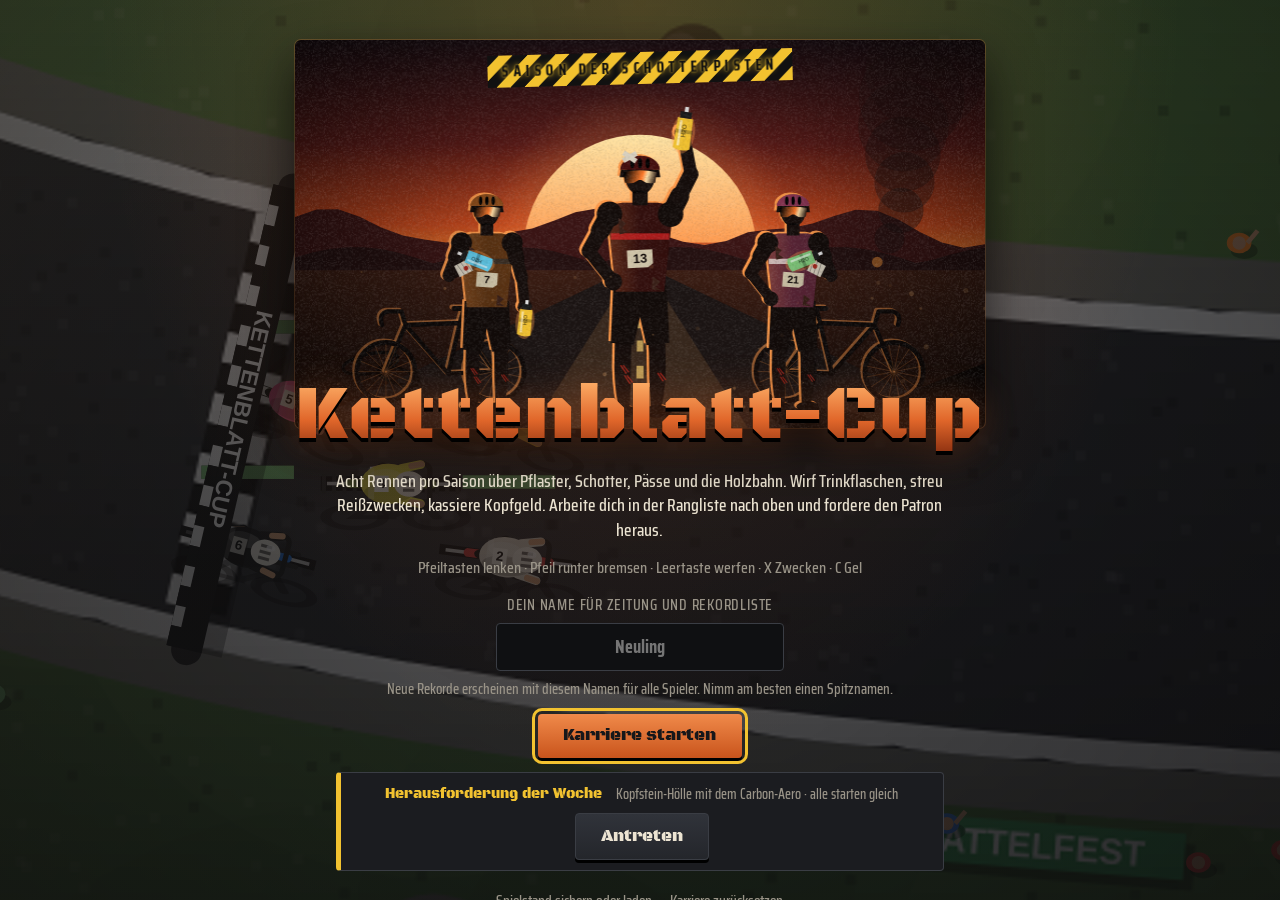
==== kettenblatt-cup/index.html @ 700a7694 "Kettenblatt-Cup: kein Zoom mehr, größere Tasten im iPhone-Querformat Doppeltippen und Pinch-Zoom sin" ====
<!doctype html>
<html lang="de">
<head>
<meta charset="utf-8">
<meta name="viewport" content="width=device-width, initial-scale=1, maximum-scale=1, viewport-fit=cover">
<meta name="theme-color" content="#16171a">
<meta name="robots" content="noindex, nofollow">
<meta name="description" content="Kettenblatt-Cup – Rennrad-Kampfrennen im Stil von Death Rally. Kostenlos im Browser, auch offline.">
<link rel="manifest" href="manifest.webmanifest">
<link rel="icon" href="icon-192.png" type="image/png">
<link rel="apple-touch-icon" href="apple-touch-icon.png">
<meta name="apple-mobile-web-app-capable" content="yes">
<meta name="mobile-web-app-capable" content="yes">
<meta name="apple-mobile-web-app-title" content="Kettenblatt">
<meta name="apple-mobile-web-app-status-bar-style" content="black-translucent">
<meta property="og:title" content="Kettenblatt-Cup">
<meta property="og:description" content="Acht Rennen über Pflaster, Schotter, Pässe und die Holzbahn. Trinkflaschen werfen, Reißzwecken streuen, Kopfgeld kassieren.">
<meta property="og:image" content="icon-512.png">
<title>Kettenblatt-Cup</title>
<link rel="stylesheet" href="fonts.css">
<style>
:root{color-scheme:dark;padding-top:env(safe-area-inset-top,0px);padding-bottom:env(safe-area-inset-bottom,0px);box-sizing:border-box}
*,*::before,*::after{box-sizing:inherit}
html{height:100%}
body{margin:0;font:14px system-ui,-apple-system,sans-serif}
img{max-width:100%}
[hidden]{display:none!important}
</style>
</head>
<body>
<style>
/* Layout: Rennen als Vollbild-Draufsicht, Menüs (Werkstatt, Radladen, Ergebnis) als Overlay im Stil alter DOS-Rennspiele. Eine feste, düstere Rost-und-Stahl-Optik. */
:root{
  --steel:#16171a; --plate:#24262b; --rivet:#3a3d44; --rust:#e0662a; --hazard:#f2c230; --bone:#ece4d2; --dim:#9a9488; --ok:#7fc77a; --bad:#e2483d;
  --display:"Black Ops One",Impact,"Arial Black",sans-serif;
  --ui:"Saira Condensed","Arial Narrow",system-ui,sans-serif;
  color-scheme:dark;
}
html,body{height:100%}
body{background:var(--steel);color:var(--bone);font-family:var(--ui);overflow:hidden;touch-action:none;user-select:none;-webkit-user-select:none;-webkit-touch-callout:none}
#app{height:100%;display:flex;flex-direction:column}
#stage{position:relative;flex:1;min-height:0}
@media (orientation:portrait){#stage{flex:0 0 auto;height:min(100vw,62vh)}}
canvas{display:block}
#cv{width:100%;height:100%}
#pad{flex:1;display:flex;justify-content:space-between;align-items:center;gap:10px;padding:12px 16px 16px;background:var(--steel)}
.grp{display:flex;gap:10px;align-items:center}
.grp.steer{gap:18px;padding:14px;margin:-14px;touch-action:none}
.btn.arrow{width:80px;height:80px}
@media (pointer:coarse) and (min-width:700px){
  .grp.steer{gap:22px;padding:24px;margin:-24px}
  .btn.arrow{width:124px;height:124px;font-size:2.6rem;border-width:3px}
  .btn.fire{width:124px;height:124px;font-size:1.15rem;border-width:3px}
  .btn.small{width:84px;height:84px;font-size:.95rem}
  .stack{gap:12px}
  #pad{padding-inline:28px}
}
@media (orientation:landscape) and (pointer:coarse){#pad{padding-bottom:calc(max(12px,16vh - 50px) + env(safe-area-inset-bottom,0px))}}
@media (orientation:portrait) and (pointer:coarse){#pad{align-items:flex-start;padding-top:62px}}
.btn{width:70px;height:70px;border-radius:50%;border:2px solid rgba(236,228,210,.25);background:rgba(36,38,43,.85);color:var(--bone);font:700 .95rem var(--ui);letter-spacing:.05em;text-transform:uppercase;display:grid;place-items:center;touch-action:none;padding:0}
.btn.arrow{font-size:1.6rem}
.btn.fire{width:84px;height:84px;border-color:var(--rust);color:var(--rust)}
.btn.small{width:56px;height:56px;font-size:.8rem}
.btn.on{background:rgba(224,102,42,.35);border-color:var(--hazard)}
.stack{display:flex;flex-direction:column;gap:8px}
@media (orientation:landscape){#pad{position:absolute;left:0;right:0;bottom:0;background:transparent;padding-bottom:calc(12px + env(safe-area-inset-bottom,0px))}}
@media (orientation:landscape) and (pointer:coarse) and (max-height:500px){
  #pad{padding:0 calc(44px + env(safe-area-inset-right,0px)) calc(14px + env(safe-area-inset-bottom,0px)) calc(20px + env(safe-area-inset-left,0px));align-items:flex-end}
  .btn.arrow{width:100px;height:100px;font-size:2.2rem}
  .btn.fire{width:112px;height:112px;font-size:1.1rem}
  .btn.small{width:86px;height:86px;font-size:.95rem}
  .grp.steer{gap:18px}
  .stack{gap:10px}
}
html{touch-action:manipulation}
#overlay,#overlay *{touch-action:manipulation}
@media (hover:hover) and (pointer:fine){#pad{display:none}}

#overlay{position:fixed;inset:0;z-index:5;overflow:auto;background:radial-gradient(ellipse at 50% 0%,rgba(224,102,42,.18),transparent 60%),linear-gradient(180deg,rgba(12,12,14,.55),rgba(12,12,14,.82));padding:calc(16px + env(safe-area-inset-top,0px)) 16px calc(16px + env(safe-area-inset-bottom,0px))}
#panel{max-width:64rem;margin:0 auto;display:flex;flex-direction:column;gap:16px}
#overlay.center{display:grid;place-items:center}
h1,h2,h3{font-family:var(--display);font-weight:400;margin:0;letter-spacing:.02em}
h1{font-size:clamp(2rem,7vw,3.4rem);color:var(--rust);line-height:1;text-wrap:balance;text-shadow:0 3px 0 #000}
h2{font-size:1.15rem;color:var(--hazard);text-transform:uppercase}
h3{font-size:1.1rem;color:var(--bone)}
p{margin:0;line-height:1.4;font-size:1.1rem;max-width:38rem}
.hint{color:var(--dim);font-size:1rem}
.title{display:flex;flex-direction:column;gap:14px;align-items:center;text-align:center;padding-block:24px}
.title .tag{font:700 .95rem var(--ui);letter-spacing:.3em;text-transform:uppercase;color:var(--dim)}
.row{display:flex;gap:10px;flex-wrap:wrap;justify-content:center}
.go{font:400 1.05rem var(--display);color:var(--steel);background:var(--rust);border:0;border-radius:4px;padding:.7em 1.5em;cursor:pointer;box-shadow:0 3px 0 #000}
.go.alt{background:var(--plate);color:var(--bone);border:1px solid var(--rivet)}
.go:disabled{opacity:.4;cursor:not-allowed}
button:focus-visible{outline:3px solid var(--hazard);outline-offset:3px}

.g-head{display:flex;justify-content:space-between;align-items:flex-end;gap:12px;flex-wrap:wrap;border-bottom:2px solid var(--rivet);padding-bottom:10px}
.g-stats{display:flex;gap:18px;font-size:1.15rem;font-variant-numeric:tabular-nums;flex-wrap:wrap}
.g-stats b{color:var(--hazard);font-weight:700}
.g-grid{display:grid;grid-template-columns:repeat(auto-fit,minmax(19rem,1fr));gap:14px;align-items:start}
.card{background:linear-gradient(180deg,#2a2c31,#202226);border:1px solid var(--rivet);border-radius:6px;padding:14px;display:flex;flex-direction:column;gap:10px;min-width:0;position:relative}
.card::before,.card::after{content:"";position:absolute;top:7px;width:5px;height:5px;border-radius:50%;background:var(--rivet)}
.card::before{left:7px}.card::after{right:7px}
.card.mine{border-color:var(--hazard)}
.item{display:grid;grid-template-columns:1fr auto;gap:2px 10px;align-items:center;padding-block:6px;border-top:1px solid rgba(236,228,210,.08)}
.item .nm{font-weight:700;font-size:1.05rem}
.ds{color:var(--dim);font-size:.92rem}
.pips{display:inline-flex;gap:3px;margin-left:6px;vertical-align:1px}
.pips i{width:10px;height:6px;background:var(--rivet);display:block}
.pips i.on{background:var(--rust)}
.buy{grid-row:span 2;font:700 .95rem var(--ui);color:var(--bone);background:var(--rivet);border:1px solid #4c5059;border-radius:4px;padding:.45em .8em;cursor:pointer;font-variant-numeric:tabular-nums;white-space:nowrap}
.buy:hover:not(:disabled){background:var(--rust);color:var(--steel)}
.buy:disabled{opacity:.4;cursor:not-allowed}
.hp{height:12px;background:#111;border:1px solid var(--rivet);position:relative;grid-column:1/-1}
.hp span{position:absolute;inset:0 auto 0 0;background:var(--ok)}
table{width:100%;border-collapse:collapse;font-variant-numeric:tabular-nums;font-size:1.02rem}
td{padding:4px 4px;border-top:1px solid rgba(236,228,210,.08)}
td:last-child{text-align:right}
tr.me td{color:var(--hazard)}
.scene{display:block;width:100%;aspect-ratio:8/3;max-width:100%;border-radius:6px;box-shadow:0 14px 34px rgba(0,0,0,.6),0 0 0 1px rgba(255,154,74,.2)}
.scene.sq{width:110px;aspect-ratio:1;flex:none}
.title canvas.hero[data-scene="podest"]{width:min(100%,46rem)}
.hero-wrap{position:relative;width:min(100%,46rem);display:flex;flex-direction:column;align-items:center;gap:8px}
canvas.hero{width:100%;aspect-ratio:16/9;max-width:100%;border-radius:6px;box-shadow:0 20px 50px rgba(0,0,0,.7),0 0 0 1px rgba(255,154,74,.25)}
.hero-wrap .stripe{position:absolute;top:12px;left:50%;transform:translateX(-50%) rotate(-1.5deg);white-space:nowrap}
.hero-wrap .logo{margin-top:-.75em!important;position:relative;z-index:1}
.namef{display:flex;flex-direction:column;gap:6px;align-items:center;font-size:.95rem;color:var(--dim);letter-spacing:.05em;text-transform:uppercase}
.namef input{font:700 1.15rem var(--ui);text-align:center;color:var(--bone);background:#0f1012;border:1px solid var(--rivet);border-radius:4px;padding:.45em .8em;width:min(18rem,80vw);text-transform:none;letter-spacing:0}
.namef input:focus{outline:2px solid var(--hazard);outline-offset:2px}
#panel.enter>*{animation:enter .38s cubic-bezier(.2,.8,.2,1) both}
#panel.enter>*:nth-child(2){animation-delay:.06s}#panel.enter>*:nth-child(3){animation-delay:.12s}#panel.enter>*:nth-child(4){animation-delay:.18s}#panel.enter>*:nth-child(5){animation-delay:.24s}
@keyframes enter{from{opacity:0;transform:translateY(14px)}to{opacity:1;transform:none}}
@keyframes pop{0%{transform:scale(.6) rotate(-4deg);opacity:0}70%{transform:scale(1.04) rotate(-1deg)}100%{transform:none;opacity:1}}
@media (prefers-reduced-motion:reduce){#panel.enter>*,.paper .hl{animation:none!important}}
canvas.face{width:100%;aspect-ratio:1;border-radius:6px;border:1px solid rgba(0,0,0,.6);background:#111;max-width:100%}
canvas.face.sm{width:64px;flex:none}
.grid-line{display:grid;grid-template-columns:repeat(auto-fill,minmax(7.5rem,1fr));gap:12px}
.rider{display:flex;flex-direction:column;gap:4px;align-items:center;text-align:center;background:linear-gradient(180deg,#2a2c31,#1e2024);border:1px solid var(--rivet);border-radius:6px;padding:8px;position:relative;min-width:0}
.rider.me{border-color:var(--hazard)}.rider.mad{border-color:var(--bad)}
.rider b{font-size:1.05rem}
.rider .grudge{position:absolute;top:6px;right:6px}
.grudge{font-size:.7rem;font-weight:700;letter-spacing:.08em;text-transform:uppercase;color:#fff;background:var(--bad);padding:1px 5px;border-radius:2px;margin-left:.4em}
.bubbles{display:flex;flex-direction:column;gap:10px}
.bubble{display:flex;gap:12px;align-items:center;background:#1b1c20;border:1px solid var(--rivet);border-radius:8px;padding:10px 12px}
.bubble.mad{border-color:var(--bad)}
.bubble p{font-size:1.1rem;min-width:0}
.spon{display:grid;grid-template-columns:1fr auto;gap:2px 10px;text-align:left;background:#1b1c20;border:1px solid var(--rivet);border-left:5px solid var(--c);border-radius:4px;padding:8px 12px;color:var(--bone);font:500 .98rem var(--ui);cursor:pointer}
.spon .logo-s{font:400 1rem var(--display);color:var(--c);grid-column:1/-1}
.spon b{color:var(--ok);font-variant-numeric:tabular-nums}
.spon.on{background:#24262b;border-color:var(--c);box-shadow:0 0 0 1px var(--c) inset}
.spon .sig{grid-column:1/-1;font-family:"Playfair Display",Georgia,serif;font-style:italic;color:var(--c)}
.sharkrow{display:flex;gap:12px;align-items:flex-start}
.sharkrow p{font-size:1rem;min-width:0}
.row.left{justify-content:flex-start}
.card.shark{border-color:#5a2a24}
.paper{--ink:#1d1b17;background:#efe7d4 radial-gradient(ellipse at 30% 20%,rgba(255,255,255,.5),transparent 60%);color:var(--ink);border-radius:2px;padding:18px clamp(14px,3vw,30px) 22px;box-shadow:0 18px 40px rgba(0,0,0,.6);transform:rotate(-.6deg);font-family:Georgia,"Times New Roman",serif;display:flex;flex-direction:column;gap:10px}
.mast{display:grid;grid-template-columns:1fr auto 1fr;align-items:end;gap:10px;border-bottom:3px double var(--ink);padding-bottom:6px;font-size:.8rem;text-transform:uppercase;letter-spacing:.08em}
.mast span:last-child{text-align:right}
.mast b{font:400 clamp(1.6rem,5.5vw,2.8rem)/1 "UnifrakturMaguntia",Georgia,serif;letter-spacing:0;text-transform:none;text-align:center}
.paper .hl{font:900 clamp(1.7rem,5.4vw,3rem)/1.02 "Playfair Display",Georgia,serif;margin:6px 0 0;color:var(--ink);text-shadow:none;text-wrap:balance;animation:pop .55s .15s cubic-bezier(.2,.8,.2,1) both}
.paper .sub{font:italic 400 clamp(1.05rem,2.4vw,1.3rem)/1.3 "Playfair Display",Georgia,serif;max-width:none;border-bottom:1px solid rgba(29,27,23,.4);padding-bottom:10px}
.cols{display:grid;grid-template-columns:minmax(0,1.6fr) minmax(0,1fr);gap:18px}
@media (max-width:640px){.cols{grid-template-columns:1fr}}
.story{display:flex;flex-direction:column;gap:10px;min-width:0}
.story .pic{width:min(10rem,40%);float:left;filter:grayscale(1) contrast(1.15) sepia(.25);border:1px solid var(--ink);margin:0 12px 6px 0;border-radius:0}
.story .lede{display:block;font-size:1.06rem;line-height:1.5;max-width:none;text-align:justify;hyphens:auto}
.story .lede::first-letter{font:900 2.6em/0.8 "Playfair Display",Georgia,serif;float:left;margin:4px 6px 0 0}
.story .side{font-size:.95rem;font-style:italic;max-width:none;clear:both}
.paper aside{border-left:1px solid rgba(29,27,23,.4);padding-left:14px;min-width:0}
@media (max-width:640px){.paper aside{border-left:0;padding-left:0;border-top:1px solid rgba(29,27,23,.4);padding-top:10px}}
.paper aside h3{font:700 1rem "Playfair Display",Georgia,serif;color:var(--ink);text-transform:uppercase;letter-spacing:.08em;margin-bottom:4px}
.paper table{font-size:.95rem}
.paper td{border-top:1px dotted rgba(29,27,23,.35)}
.paper tr.me td{background:rgba(242,194,48,.35);color:var(--ink)}
.paper .rk{font-family:"Playfair Display",Georgia,serif;font-weight:900;color:var(--ink)!important}
.offer .rec{font-size:.88rem;color:var(--hazard);font-variant-numeric:tabular-nums}
h3.mini{display:flex;align-items:center;font:700 1rem var(--ui);text-transform:uppercase;letter-spacing:.06em;color:var(--bone);margin-top:4px}
.pq{margin:4px 0 0;padding:8px 0 8px 14px;border-left:4px solid var(--ink);font:italic 700 1.2rem/1.3 "Playfair Display",Georgia,serif;clear:both}
.pq cite{display:block;font:400 .85rem Georgia,serif;font-style:normal;text-transform:uppercase;letter-spacing:.08em;margin-top:4px}
.pq cite::before{content:"– "}
.paper aside h3+table,.paper aside h3+p{margin-bottom:8px}
.paper aside h3{margin-top:8px}
.recl{font-size:.95rem;font-variant-numeric:tabular-nums;max-width:none}
.neu{background:#d22;color:#fff;font-size:.7rem;letter-spacing:.08em;text-transform:uppercase;padding:1px 5px;font-family:var(--ui)}
.xpbar{height:10px;background:#111;border:1px solid var(--rivet)}.xpbar i{display:block;height:100%;background:linear-gradient(90deg,#c9541c,#f2c230)}
.ok{color:var(--ok)}
.xpline{font-size:1rem;color:var(--hazard)}
.achgrid{display:grid;grid-template-columns:repeat(auto-fill,minmax(9rem,1fr));gap:6px}
.ach{display:flex;flex-direction:column;gap:2px;background:#16171a;border:1px solid var(--rivet);border-radius:4px;padding:6px 8px;opacity:.45;font-size:.85rem;min-width:0}
.ach.on{opacity:1;border-color:var(--hazard);background:linear-gradient(180deg,#2c2610,#1b1a14)}
.ach b{font-size:.95rem;color:var(--bone)}.ach span{color:var(--dim)}.ach em{font-style:normal;color:var(--ok);font-weight:700}
.achnew{display:grid;gap:6px;margin-top:6px}
.paper .ach{color:var(--bone)}
.jbtn{display:inline-flex;align-items:center;gap:2px;font:700 .9rem var(--ui);color:var(--bone);background:#1b1c20;border:1px solid var(--rivet);border-radius:4px;padding:4px 8px;cursor:pointer}
.jbtn.on{border-color:var(--hazard);box-shadow:0 0 0 1px var(--hazard) inset}
.chip.patron{background:var(--hazard);color:#111;font-weight:700}
.weekly{display:flex;flex-wrap:wrap;align-items:center;justify-content:center;gap:8px 14px;background:#1b1c20;border:1px solid var(--rivet);border-left:5px solid var(--hazard);border-radius:4px;padding:10px 14px;max-width:38rem}
.weekly b{font-family:var(--display);font-weight:400;color:var(--hazard)}
.weekly span{color:var(--dim)}
.link{background:none;border:0;color:var(--dim);font:500 .95rem var(--ui);text-decoration:underline;cursor:pointer;padding:4px}
textarea.code{width:100%;min-height:7rem;font:12px/1.3 ui-monospace,Menlo,monospace;background:#0f1012;color:var(--bone);border:1px solid var(--rivet);border-radius:4px;padding:8px;word-break:break-all;resize:vertical}
.lock{font-weight:700;color:var(--dim);border:1px dashed var(--rivet);padding:.35em .7em;border-radius:4px}
.card.topbike{border-color:#8a6a2a;background:linear-gradient(180deg,#30291a,#1f1c16)}
.toptag{font:700 .7rem var(--ui);letter-spacing:.08em;text-transform:uppercase;color:#111;background:var(--hazard);padding:1px 6px;border-radius:2px;vertical-align:.25em}
.wr td{vertical-align:top}.wr tr.sub td{border-top:0;padding-top:0;font-size:.92rem}.wr td:last-child{text-align:right;font-variant-numeric:tabular-nums}
.card.bill{max-width:30rem;width:100%;align-self:center}
body.menu #pad{visibility:hidden}
table td:last-child{white-space:nowrap}
.jer{width:1.35em;height:1.25em;vertical-align:-.28em;margin-right:.45em;flex:none;filter:drop-shadow(0 1px 0 rgba(0,0,0,.6))}
.jer.big{width:2.4em;height:2.2em}
.stand td,.card table td{padding-block:5px}
.rk{width:1.8em;font-family:var(--display);color:var(--dim);text-align:center}
tr.pod.p1 .rk{color:#f2c230}tr.pod.p2 .rk{color:#cfd3d8}tr.pod.p3 .rk{color:#d08a4a}
tr.me td{background:rgba(242,194,48,.08)}
.lead{margin-left:.5em;font-size:.72rem;font-weight:700;letter-spacing:.06em;text-transform:uppercase;color:#111;background:var(--hazard);padding:1px 5px;border-radius:2px}
.chip{background:rgba(0,0,0,.45);border:1px solid var(--rivet);border-radius:3px;padding:3px 10px}
.chip.cash b{color:var(--ok)}
.stripe{background:repeating-linear-gradient(-45deg,var(--hazard) 0 10px,#111 10px 20px);color:#111!important;padding:4px 14px;font-weight:700;text-shadow:0 0 6px var(--hazard),0 0 2px var(--hazard)}
.logo{font-size:clamp(2.6rem,10vw,4.8rem)!important;background:linear-gradient(180deg,#ffb36b 0%,#e0662a 55%,#8a2f10 100%);-webkit-background-clip:text;background-clip:text;color:transparent!important;text-shadow:none!important;filter:drop-shadow(0 4px 0 #000) drop-shadow(0 0 18px rgba(224,102,42,.35))}
.g-head{position:relative;border-bottom:0!important;padding-bottom:16px!important}
.g-head::after{content:"";position:absolute;left:0;right:0;bottom:0;height:6px;background:repeating-linear-gradient(-45deg,var(--hazard) 0 10px,#111 10px 20px);opacity:.85}
.card{box-shadow:0 10px 24px rgba(0,0,0,.45),inset 0 1px 0 rgba(255,255,255,.06)}
.card h2{display:flex;align-items:center;gap:8px}
.card h2::before{content:"";width:4px;height:1em;background:var(--rust)}
.offer{display:grid!important;grid-template-columns:86px 1fr;gap:6px 12px;box-shadow:0 4px 12px rgba(0,0,0,.35);transition:transform .12s,border-color .12s}
.offer:hover{transform:translateY(-2px)}
.offer .thumb{width:86px;height:86px;grid-row:span 2;border-radius:3px;border:1px solid rgba(0,0,0,.6)}
.offer .body{display:flex;flex-direction:column;gap:4px;min-width:0}
.offer .diff{font-size:.8rem;font-weight:700;letter-spacing:.12em;text-transform:uppercase;color:var(--c)}
.offer .money{color:var(--bone);font-weight:700}
.offer .field{grid-column:1/-1;display:flex;flex-wrap:wrap;gap:4px 12px;font-size:.92rem;padding-top:6px;border-top:1px solid rgba(236,228,210,.08)}
.offer .riv{display:inline-flex;align-items:center;white-space:nowrap}
.go{background:linear-gradient(180deg,#f08a4a,#c9541c)!important}
.go.alt{background:linear-gradient(180deg,#30333a,#24262b)!important}
.dot{display:inline-block;width:.7em;height:.7em;border-radius:50%;margin-right:.4em;vertical-align:-.03em;border:1px solid rgba(0,0,0,.5)}
.typ{font-size:.8rem;color:var(--dim);letter-spacing:.06em;text-transform:uppercase;margin-left:.3em}
.offer{text-align:left;display:flex;flex-direction:column;gap:4px;background:#1b1c20;border:1px solid var(--rivet);border-left:5px solid var(--c);border-radius:4px;padding:10px 12px;color:var(--bone);font:500 1rem var(--ui);cursor:pointer}
.offer:hover{border-color:var(--c)}
.offer .t{font:400 1.05rem var(--display);color:var(--c)}
.offer .m{color:var(--dim);font-size:.92rem;line-height:1.5}
.tags{display:flex;gap:6px;flex-wrap:wrap}
.tags span{font-size:.82rem;font-weight:700;letter-spacing:.05em;text-transform:uppercase;background:#2c2e34;border:1px solid var(--rivet);padding:1px 6px;border-radius:3px}
.sum{display:grid;grid-template-columns:1fr auto;gap:4px 16px;font-size:1.05rem;font-variant-numeric:tabular-nums}
.sum .tot{color:var(--hazard);font-weight:700;border-top:1px solid var(--rivet);padding-top:4px}
.warn{color:var(--bad)}
.bikeview{width:100%;max-width:260px;aspect-ratio:16/9;align-self:center;background:radial-gradient(ellipse at 50% 80%,rgba(224,102,42,.12),transparent 70%)}
.stats{display:grid;grid-template-columns:auto 1fr;gap:4px 10px;align-items:center;font-size:.95rem}
.bar{height:7px;background:#111;border:1px solid var(--rivet)}
.bar i{display:block;height:100%;background:var(--rust)}
.price{display:flex;justify-content:space-between;align-items:center;gap:10px;flex-wrap:wrap}
@media (prefers-reduced-motion:reduce){*{transition:none!important}}
</style>

<div id="app">
  <div id="stage"><canvas id="cv"></canvas></div>
  <div id="pad">
    <div class="grp steer">
      <button class="btn arrow" id="bl" type="button" aria-label="Links">◀</button>
      <button class="btn arrow" id="br" type="button" aria-label="Rechts">▶</button>
    </div>
    <div class="grp">
      <div class="stack">
        <button class="btn small" id="bg" type="button">Gel</button>
        <button class="btn small" id="bt" type="button">Zwecke</button>
      </div>
      <button class="btn fire" id="bf" type="button">Wurf</button>
    </div>
  </div>
</div>
<div id="overlay"><div id="panel"></div></div>

<script>
(()=>{
const cv=document.getElementById('cv'),ctx=cv.getContext('2d'),stage=document.getElementById('stage');
const overlay=document.getElementById('overlay'),panel=document.getElementById('panel');
const UI='"Saira Condensed","Arial Narrow",sans-serif',DISP='"Black Ops One",Impact,sans-serif';
const IOS=/iP(hone|ad|od)/.test(navigator.userAgent)||(navigator.platform==='MacIntel'&&navigator.maxTouchPoints>1);
const TQ=(navigator.deviceMemory&&navigator.deviceMemory<4)?1.25:IOS?1.5:2;
const TS=2048,SP=8,TAU=Math.PI*2,RACES=8,SAVE='kbc-season2';
const clamp=(v,a,b)=>Math.max(a,Math.min(b,v));
const wrapA=a=>{while(a>Math.PI)a-=TAU;while(a<-Math.PI)a+=TAU;return a};
const rnd=Math.random,pick=a=>a[Math.floor(rnd()*a.length)];
function mulberry(a){return()=>{a|=0;a=a+0x6D2B79F5|0;let t=Math.imul(a^a>>>15,1|a);t=t+Math.imul(t^t>>>7,61|t)^t;return((t^t>>>14)>>>0)/4294967296}}
const fmt=s=>{const m=Math.floor(s/60),x=s-m*60;return m+':'+(x<10?'0':'')+x.toFixed(2)};
const eur=n=>'€ '+Math.round(n).toLocaleString('de-DE');
const SKIN='#d9a47c';

/* ---------- Strecken ---------- */
const THEMES=[
  {name:'Schrottplatz',deco:'junk',laps:3,rw:84,ground:'#4b3f30',g2:'#5a4b37',road:'#2c2b29',sh:'#66553f',ca:'#b33a26',cb:'#d8d0bf',
   cp:[[300,1000],[360,520],[700,300],[1080,470],[1320,300],[1700,360],[1810,720],[1540,1000],[1760,1320],[1690,1720],[1300,1800],[1000,1540],[700,1760],[360,1640]],
   zones:[{a:.55,b:.68,s:'gravel'}]},
  {name:'Hafenbecken',deco:'port',laps:3,rw:84,ground:'#444a4f',g2:'#3b4044',road:'#232427',sh:'#62676b',ca:'#e0b12a',cb:'#232427',
   cp:[[260,300],[1000,260],[1780,300],[1800,800],[1300,900],[1250,1200],[1780,1300],[1760,1780],[900,1800],[700,1300],[300,1500],[250,900]],
   zones:[{a:.2,b:.32,s:'cobbles'},{a:.7,b:.78,s:'cobbles'}]},
  {name:'Salzpfanne',deco:'desert',laps:3,rw:84,ground:'#a8845a',g2:'#b8956a',road:'#3a332c',sh:'#8a6c47',ca:'#c24a2a',cb:'#efe6d2',
   cp:[[1024,250],[1600,400],[1800,1000],[1500,1350],[1700,1750],[1024,1800],[800,1300],[400,1750],[250,1100],[600,700],[400,350]],
   zones:[{a:.3,b:.45,g:6},{a:.5,b:.65,g:-6}]},
  {name:'Kopfstein-Hölle',deco:'farm',laps:3,rw:80,ground:'#5d6b34',g2:'#6e7a3c',road:'#2e2e2c',sh:'#6e5f43',ca:'#e8e2d0',cb:'#2e2e2c',
   cp:[[250,400],[900,250],[1700,300],[1800,900],[1300,1100],[1800,1500],[1500,1800],[700,1750],[300,1300],[600,900]],
   zones:[{a:.1,b:.22,s:'cobbles'},{a:.38,b:.5,s:'cobbles'},{a:.66,b:.8,s:'cobbles'}]},
  {name:'Strade Bianche',deco:'tuscany',laps:3,rw:80,ground:'#a39a4c',g2:'#b8a95a',road:'#34322e',sh:'#cbbd94',ca:'#efe9da',cb:'#34322e',
   cp:[[400,300],[1100,400],[1700,250],[1800,800],[1400,1000],[1700,1450],[1200,1800],[600,1600],[800,1150],[300,900]],
   zones:[{a:.08,b:.25,s:'gravel'},{a:.4,b:.55,s:'gravel',g:6},{a:.58,b:.72,g:-6},{a:.74,b:.84,s:'gravel'}]},
  {name:'Alpenpass',deco:'alpine',laps:1,rw:80,ground:'#4f7a3e',g2:'#5f8a48',road:'#2d2e31',sh:'#7a7a72',ca:'#f2f2f2',cb:'#2d2e31',
   cp:[[350,1850],[1650,1850],[1800,1700],[1650,1560],[550,1560],[450,1400],[550,1250],[1650,1250],[1800,1100],[1650,950],[550,950],[450,800],[550,650],[1650,650],[1800,500],[1650,350],[400,250],[180,500],[180,1500]],
   zones:[{a:.03,b:.74,g:7},{a:.79,b:.99,g:-9}]},
  {name:'Velodrom',deco:'velo',laps:4,rw:130,ground:'#2b2d33',g2:'#33363d',road:'#b88a55',sh:'#1d4f9a',ca:'#1d4f9a',cb:'#1d4f9a',
   cp:[...Array(16)].map((_,i)=>{const a=i/16*TAU;return[1024+Math.cos(a)*740,1024+Math.sin(a)*430]}),
   zones:[{a:0,b:1,s:'boards'}]},
  {name:'Altstadt-Kriterium',deco:'city',laps:3,rw:76,ground:'#56524c',g2:'#4a4741',road:'#2a2a2c',sh:'#7d7870',ca:'#bfbfbf',cb:'#2a2a2c',
   cp:[[400,400],[1600,400],[1660,460],[1660,1000],[1100,1050],[1050,1110],[1050,1600],[990,1660],[460,1660],[400,1600]],
   zones:[{a:.3,b:.42,s:'cobbles'}]},
];
const SURF={asphalt:'Asphalt',cobbles:'Kopfsteinpflaster',gravel:'Schotter',boards:'Holzbahn'};

/* ---------- Fahrer & Räder ---------- */
const TYPES={R:'Rouleur',S:'Sprinter',K:'Kletterer',P:'Pflaster-Profi',A:'Allrounder'};
const RIVALS=[
  {n:'Hämatokrit-Horst',c:'#d9d4c7',a:'#555',sk:.06,t:'R'},
  {n:'Kortison-Kalle',c:'#3b7be0',a:'#fff',sk:.14,t:'S'},
  {n:'Föhn-Fenna',c:'#36c2b4',a:'#123',sk:.22,t:'K'},
  {n:'Blutbeutel-Bernd',c:'#3fa45b',a:'#f4f1e8',sk:.3,t:'P'},
  {n:'Pillen-Paule',c:'#8a5a2b',a:'#f2c230',sk:.38,t:'R'},
  {n:'Testosteron-Toni',c:'#9a5cd6',a:'#fff',sk:.46,t:'K'},
  {n:'EPO-Egon',c:'#2bb0e0',a:'#fff',sk:.54,t:'S'},
  {n:'Schnauzbart-Svea',c:'#e8e04a',a:'#222',sk:.62,t:'P'},
  {n:'Kettenfett-Klaus',c:'#ff8a2a',a:'#222',sk:.7,t:'R'},
  {n:'Ampullen-Ottilie',c:'#ff5f9e',a:'#fff',sk:.8,t:'K'},
  {n:'Wadenwunder-Lasse',c:'#e23b3b',a:'#fff',sk:.88,t:'S'},
  {n:'Der Patron',c:'#1a1a1a',a:'#d22',sk:1,t:'A'},
];
const POOL=[[0,1,2,3,4],[3,4,5,6,7,8],[7,8,9,10,11]];
const DIFF=[{n:'Leicht',col:'#7fc77a'},{n:'Mittel',col:'#f2c230'},{n:'Hart',col:'#e2483d'}];
const AT=['auf dem Schrottplatz','im Hafenbecken','in der Salzpfanne','in der Kopfstein-Hölle','auf der Strade Bianche','am Alpenpass','im Velodrom','beim Altstadt-Kriterium'];
const FACES=[
  {sk:'#e9c3a0',h:'#bdbdbd',gl:'round',m:'grin',mu:1},
  {sk:'#e2b48e',h:'#3a2a1a',gl:'sport',m:'smirk'},
  {sk:'#f0cdb0',h:'#d9a54a',gl:'none',m:'grin',br:1},
  {sk:'#c98f66',h:'#222',gl:'none',m:'flat',bd:1},
  {sk:'#e6b896',h:'#7a4a22',gl:'none',m:'grin',mu:1},
  {sk:'#d9a988',h:'#5a2a4a',gl:'sport',m:'smirk',br:1},
  {sk:'#c48d62',h:'#111',gl:'sport',m:'grin',st:1},
  {sk:'#f2d2b8',h:'#e8d070',gl:'none',m:'flat',br:1,mu:1},
  {sk:'#b97f58',h:'#2a1a10',gl:'sport',m:'smirk',bd:1},
  {sk:'#efc7a8',h:'#a33',gl:'round',m:'grin',br:1},
  {sk:'#e7c0a0',h:'#c9a050',gl:'sport',m:'flat'},
  {sk:'#d8a882',h:'#e0e0e0',gl:'sport',m:'smirk',mu:1,sc:1},
];
const FACE_P={sk:'#e8bc98',h:'#5a3a22',gl:'sport',m:'grin',c:'#ffd23f',a:'#111'};
const FACE_T={sk:'#c9946c',h:'#111',gl:'sport',m:'flat',st:1,sc:1,c:'#2a2a2a',a:'#e2483d'};
const QUOTES=[
  ['Ich fahr seit 1987. Mich hat noch keiner überholt. Fast keiner.','Mein Knie tut immer noch weh. Heute gibt es Rache.'],
  ['Bis zur Flamme rouge darfst du träumen.','Du hast mich in den Graben geschickt. Heute schick ich zurück.'],
  ['Am ersten Anstieg siehst du nur noch meine Rückennummer.','Ich hab mir deine Nummer gemerkt.'],
  ['Pflaster ist mein Wohnzimmer. Und du stehst auf meinem Teppich.','Bernd vergisst nicht.'],
  ['Ich hab drei Bidons dabei. Alle für dich.','Paule hat ein Elefantengedächtnis.'],
  ['Zu schwer für die Berge, zu langsam für den Sprint. Was machst du hier?','Letztes Mal hattest du Glück. Das ist aufgebraucht.'],
  ['Ciao, bello. Im Ziel winke ich dir zu. Von vorne.','Vendetta, amico.'],
  ['Ich bin auf Schotter groß geworden. Du auf Teppichboden.','Heute lieg ich nicht im Dreck. Du schon.'],
  ['Reißzwecken? Hab ich eimerweise.','Du schuldest mir einen Rahmen.'],
  ['Du siehst müde aus. Soll ich dich schieben?','Das hier wird persönlich.'],
  ['Fünf Watt mehr als du. Mindestens.','Ich hab deinen Wurf auf Video analysiert. Jetzt bin ich dran.'],
  ['Jeder hier fährt für mich. Du lernst das auch noch.','Niemand wirft den Patron vom Rad. Niemand.'],
];
const SPONSORS=[
  {n:'Ritzel-Bräu',c:'#c9541c',d:'Hol mindestens 2 Gegner vom Rad',pay:350,ok:x=>x.kills>=2},
  {n:'Schlauch & Söhne',c:'#1d6fc2',d:'Komm ohne Platten ins Ziel',pay:220,ok:x=>!x.wrecked&&x.flats===0},
  {n:'Speiche24',c:'#3fa45b',d:'Fahr aufs Podium',pay:300,ok:x=>!x.wrecked&&x.place<=3},
  {n:'Sattelfest',c:'#9a5cd6',d:'Komm mit mehr als halbem Material ins Ziel',pay:250,ok:x=>!x.wrecked&&x.hp>=.5},
  {n:'Kettenfett',c:'#e8e04a',d:'Gewinn das Rennen',pay:500,ok:x=>!x.wrecked&&x.place===1},
  {n:'Hupe & Co.',c:'#e2483d',d:'Kassier Kopfgeld und bleib im Sattel',pay:280,ok:x=>!x.wrecked&&x.kills>=1},
];
const WPTS=[5,3,1],WBON=[60,100,160],REC_BONUS={race:300,lap:150},REC_KEY='kbc-records';
const WNAME={spr:'Sprint',kom:'Bergwertung'};
const BASE_AGES=[38,27,23,31,35,26,24,22,33,29,21,40];
const TALENT_NAMES=['Jonte','Mila','Kofi','Lene','Theo','Pina','Bodo','Ilka','Nico','Greta','Ole','Romy','Fiete','Zoe','Anton','Kira','Mats','Ronja','Henne','Sanne'];
const TALENT_PRE=['Koffein','Spritzen','Turbo','Infusions','Ephedrin','Nasenspray','Wundersalben','Placebo','Eigenblut','Kühlschrank','Mikrodosis','Pferdesalben'];
const NAME_MAP={"Hinnerk": "Hämatokrit-Horst", "Kalle": "Kortison-Kalle", "Fenna": "Föhn-Fenna", "Bruno": "Blutbeutel-Bernd", "Jupp": "Pillen-Paule", "Vera": "Testosteron-Toni", "Matteo": "EPO-Egon", "Svea": "Schnauzbart-Svea", "Rocco": "Kettenfett-Klaus", "Ottilie": "Ampullen-Ottilie", "Lasse": "Wadenwunder-Lasse"};
const TALENT_Q=[['Ich bin neu hier. Nett bin ich trotzdem nicht.','Merk dir mein Gesicht. Ich hab mir deins gemerkt.'],['Mein Opa hat schon Horst geschlagen. Ich schlag dich.','Das gibt Ärger. Viel Ärger.'],['Ich trainier seit ich laufen kann. Vorher auch schon.','Du hast den Falschen geärgert.'],['Frische Beine, alte Tricks.','Heute nehm ich Maß.']];
const TALENT_SNARK=['angeblich frühstückt sie Schotter','soll schon mit drei Jahren ohne Stützräder Kopfsteinpflaster gefahren sein','kommt aus einer Familie von Bidon-Werfern','hat angeblich Waden wie Bowlingkugeln','trägt nachts die Radhose zum Schlafen'];
const RETIRE_SNARK=['hängt das Rad an den Nagel und eröffnet eine Imbissbude','geht in Rente und will nur noch Kreuzworträtsel machen','tritt zurück, weil der Hintern nicht mehr mitspielt','wird Schäfer in der Eifel','verkauft ab sofort Sitzcreme auf dem Wochenmarkt'];
const JERSEYS=[{id:'gelb',n:'Kettenblatt-Gelb',c:'#ffd23f',a:'#111'},{id:'toten',n:'Totenkopf',c:'#1a1a1a',a:'#ece4d2'},{id:'pflaster',n:'Pflasterkönig',c:'#8d8a80',a:'#2a2a2a'},{id:'welt',n:'Weltenbummler',c:'#2bb0e0',a:'#f2c230'},{id:'rot',n:'Roter Teufel',c:'#c8231a',a:'#111'},{id:'gold',n:'Goldjunge',c:'#d9a521',a:'#5a3a00'},{id:'regen',n:'Regenbogen',c:'#f4f1e8',a:'#2fa84f'}];
const ACH=[
  {id:'sieg1',n:'Erster Sieg',d:'Gewinn ein Rennen',m:300},
  {id:'killer',n:'Abrissbirne',d:'Hol 5 Gegner in einem Rennen vom Rad',j:'toten'},
  {id:'roubaix',n:'Pflasterkönig',d:'Gewinn die Kopfstein-Hölle ohne Platten',j:'pflaster'},
  {id:'rekord',n:'Rekordjäger',d:'Stell einen Strecken- oder Rundenrekord auf',m:250},
  {id:'welt',n:'Weltenbummler',d:'Beende ein Rennen auf allen 8 Strecken',j:'welt'},
  {id:'pazifist',n:'Pazifist',d:'Gewinn ein Rennen ohne eine Flasche zu werfen',m:400},
  {id:'ehrenmann',n:'Ehrenmann',d:'Zahl Rudi pünktlich zurück',m:100},
  {id:'klassiker',n:'Klassikerjäger',d:'Gewinn einen Klassiker',m:300},
  {id:'nacht',n:'Nachteule',d:'Gewinn ein Nachtrennen',j:'rot'},
  {id:'ezf',n:'Gegen die Uhr',d:'Gewinn ein Bergzeitfahren',m:300},
  {id:'berg',n:'Bergziege',d:'Gewinn die Bergwertung einer Saison',m:500},
  {id:'sprintk',n:'Sprintkanone',d:'Gewinn die Sprintwertung einer Saison',m:500},
  {id:'cup',n:'Cupsieger',d:'Gewinn die Gesamtwertung einer Saison',j:'gold'},
  {id:'sauber',n:'Sauber durch',d:'Fahr eine ganze Saison ohne Sturz',m:500},
  {id:'patron',n:'Königsmörder',d:'Besieg den Patron im Duell',j:'regen'},
  {id:'woche',n:'Wochensieger',d:'Gewinn eine Herausforderung der Woche',m:150},
  {id:'stufe5',n:'Alter Hase',d:'Erreich Fahrerstufe 5',m:300},
];
const SPECIAL={klassiker:{n:'Klassiker',mult:2,desc:'Doppeltes Preisgeld',c:'#f2c230'},nacht:{n:'Nachtrennen',mult:1.4,desc:'Nur dein Scheinwerfer',c:'#8fa8ff'},ezf:{n:'Bergzeitfahren',mult:1.3,desc:'Allein gegen die Uhr, ohne Waffen',c:'#ff6b6b'}};
const MATE='Domestik Dieter',MATE_PAY=[50,80,120],STATN={spr:'Sprint',berg:'Berg',pfl:'Pflaster',aus:'Ausdauer'},STATD={spr:'Mehr Tempo auf flachen Stücken',berg:'Weniger Tempoverlust am Anstieg',pfl:'Mehr Halt auf Pflaster und Schotter',aus:'Mehr Material und stärkerer Antritt'};
const RIVALS0=[],FACES0=[],QUOTES0=[];
let C=null,WEEKLY=false,WS_BACKUP=null;
const npc=r=>!!(r&&(r.thug||r.mate));
const friend=(a,b)=>(a.isP&&b.mate)||(a.mate&&b.isP);
const xpNeed=l=>150+l*100;
function defCareer(){return{v:1,seasonNo:1,money:400,bike:0,spent:0,up:{rad:0,schalt:0,rahmen:0,reifen:0},ammo:30,tacks:3,gels:1,name:'',wear:WEAR0(),stats:{spr:0,berg:0,pfl:0,aus:0},xp:0,lvl:1,spts:0,rp:{},patron:false,titles:0,ach:{},jers:['gelb'],cos:'gelb',mate:false,tracks:{},weekly:{},debt:0,roster:null,history:[]}}
function loadCareer(){try{const c=JSON.parse(localStorage.getItem(CAREER)||'null');if(c&&c.v===1)return{...defCareer(),...c};const d=defCareer();if(c&&c.debt)d.debt=c.debt;return d}catch(e){return defCareer()}}
function saveCareer(){if(WEEKLY)return;try{localStorage.setItem(CAREER,JSON.stringify(C))}catch(e){}}
function renameIn(obj){if(!obj)return obj;for(const [o,n] of Object.entries(NAME_MAP))if(o in obj&&!(n in obj)){obj[n]=obj[o];delete obj[o]}return obj}
const mapName=x=>NAME_MAP[x]||x;
function migrateNames(){
  if(C.namesV===2)return;
  if(C.roster)for(const r of C.roster){const nn=mapName(r.n);if(nn!==r.n){r.n=nn;if(nn==='Schnauzbart-Svea')r.f={...r.f,mu:1}}if(r.q)r.q=r.q.map(t=>t.replace(/\bBruno\b/g,'Bernd').replace(/\bJupp\b/g,'Paule').replace(/\bHinnerk\b/g,'Horst'))}
  renameIn(C.rp);renameIn(C.grudge);for(const h of C.history||[])h.champ=mapName(h.champ);
  try{const R=getRecs();for(const k in R){R[k].rn=mapName(R[k].rn);R[k].ln=mapName(R[k].ln)}localStorage.setItem(REC_KEY,JSON.stringify(R))}catch(e){}
  C.namesV=2;saveCareer();
}
function rebuildPools(){const idx=[...RIVALS.keys()].sort((a,b)=>RIVALS[a].sk-RIVALS[b].sk);POOL[0]=idx.slice(0,5);POOL[1]=idx.slice(3,9);POOL[2]=idx.slice(-5)}
function applyRoster(list){RIVALS.length=0;FACES.length=0;QUOTES.length=0;for(const r of list){RIVALS.push({n:r.n,c:r.c,a:r.a,sk:r.sk,t:r.t});FACES.push(r.f);QUOTES.push(r.q)}rebuildPools()}
function initCareer(){
  if(!RIVALS0.length){RIVALS.forEach(r=>RIVALS0.push({...r}));FACES.forEach(f=>FACES0.push(f));QUOTES.forEach(q=>QUOTES0.push(q))}
  C=loadCareer();migrateNames();
  if(!C.roster)C.roster=RIVALS0.map((r,i)=>({...r,age:BASE_AGES[i],f:FACES0[i],q:QUOTES0[i]}));
  applyRoster(C.roster);
  if(!('Du' in C.rp))C.rp.Du=0;RIVALS.forEach(r=>{if(!(r.n in C.rp))C.rp[r.n]=Math.round(r.sk*60)});
}
const playerJer=()=>JERSEYS.find(j=>j.id===(C&&C.cos))||JERSEYS[0];
function addMoney(n){if(S&&!WEEKLY)S.money+=n;else if(C)C.money+=n}
function grant(id,out){
  if(!C||WEEKLY&&id!=='woche'||C.ach[id])return;const a=ACH.find(x=>x.id===id);if(!a)return;C.ach[id]=Date.now();
  if(a.m)addMoney(a.m);if(a.j&&!C.jers.includes(a.j))C.jers.push(a.j);
  out&&out.push(a);
}
function rankList(){return Object.entries(C.rp).filter(([n])=>n==='Du'||RIVALS.some(r=>r.n===n)).sort((a,b)=>b[1]-a[1]).map(([n,p])=>({n,p}))}
const myRank=()=>rankList().findIndex(e=>e.n==='Du')+1;
function talent(){
  const used=new Set(C.roster.map(r=>r.n));let name='';for(let k=0;k<40&&(!name||used.has(name));k++)name=pick(TALENT_PRE)+'-'+pick(TALENT_NAMES);
  const hue=Math.floor(rnd()*360),c=`hsl(${hue},70%,55%)`,a=pick(['#111','#fff','#f2c230']);
  const f={sk:pick(['#f0cdb0','#e2b48e','#c98f66','#b97f58','#efc7a8']),h:pick(['#222','#5a3a22','#d9a54a','#a33','#e8d070']),gl:pick(['sport','none','round']),m:pick(['grin','smirk','flat']),br:rnd()<.4?1:0,bd:rnd()<.2?1:0,mu:rnd()<.15?1:0};
  return{n:name,c,a,sk:.12+rnd()*.2,t:pick(['R','S','K','P']),age:19+Math.floor(rnd()*4),f,q:pick(TALENT_Q)};
}
function weekInfo(){
  const d=new Date(),j=new Date(d.getFullYear(),0,1),wk=Math.ceil(((d-j)/864e5+j.getDay()+1)/7),key=`${d.getFullYear()}-W${wk}`,R=mulberry(d.getFullYear()*100+wk);
  const th=Math.floor(R()*THEMES.length),bike=Math.floor(R()*6),riv=[...RIVALS.keys()].sort(()=>R()-.5).slice(0,5);
  return{key,wk,th,bike,riv};
}
const LOANS=[500,1000,2000],LOAN_RATE=1.25,LOAN_RACES=2,LOAN_LAST=RACES-2,CAREER='kbc-career',SHARK='Ritzel-Rudi';
const PRIZE=[250,160,100,60,30,0],MULT=[1,1.8,3],PTS=[[4,3,2,1,0,0],[7,5,3,2,1,0],[12,8,5,3,2,1]],BOUNTY=[80,120,180];
const BIKES=[
  {n:'Stahlross',d:'Schwer und unverwüstlich. Opas Rennrad aus dem Keller.',price:0,spd:.35,wt:.9,comf:.6,hand:.5,mat:.8,col:'#7a8c99',rim:'low'},
  {n:'Alu-Renner',d:'Leicht genug, schnell genug, ehrlich.',price:900,spd:.5,wt:.55,comf:.45,hand:.6,mat:.55,col:'#d23b3b',rim:'low'},
  {n:'Gravel-Bomber',d:'Breite Stollenreifen. Frisst Pflaster und Schotter.',price:1400,spd:.45,wt:.65,comf:1,hand:.55,mat:.9,col:'#6b7d3a',rim:'knobby'},
  {n:'Bergziege',d:'Federleicht. Fliegt die Pässe hoch, ist aber zerbrechlich.',price:2300,spd:.6,wt:.1,comf:.4,hand:.8,mat:.45,col:'#ecebe6',rim:'low'},
  {n:'Carbon-Aero',d:'Hohe Felgen, viel Tempo auf Asphalt.',price:2700,spd:.8,wt:.4,comf:.3,hand:.6,mat:.4,col:'#151515',rim:'deep'},
  {n:'Zeitfahrmaschine',d:'Scheibenrad und Aufleger. Geradeaus unschlagbar, in Kurven zickig.',price:4200,spd:1,wt:.5,comf:.2,hand:.25,mat:.45,col:'#1f6fd6',rim:'disc'},
  {n:'Pro-Aero Carbonio',d:'Im Windkanal geformt, Felgen so hoch wie ein Schienbein.',price:6500,spd:1.08,wt:.3,comf:.35,hand:.7,mat:.5,col:'#c9a050',rim:'deep',top:1,req:8},
  {n:'Grand-Tour-Maschine',d:'Leicht, steif, schnell. Gebaut für drei Wochen Leiden.',price:9500,spd:1.12,wt:.15,comf:.55,hand:.85,mat:.6,col:'#e8e04a',rim:'deep',top:1,req:4},
  {n:'Prototyp X',d:'Offiziell gibt es dieses Rad nicht. Die Kommissäre ermitteln.',price:16000,spd:1.25,wt:.12,comf:.6,hand:.9,mat:.65,col:'#e0662a',rim:'disc',top:1,req:1},
];
const bikeOpen=b=>!b.req||C.patron||myRank()<=b.req;
const UPG=[
  {k:'rad',n:'Laufräder',d:'Höchstgeschwindigkeit',cost:[300,700,1400,2800,5000]},
  {k:'schalt',n:'Schaltung',d:'Antritt aus Kurven und nach Treffern',cost:[250,600,1200,2400,4200]},
  {k:'rahmen',n:'Verstärkung',d:'+20 Material, hält mehr aus',cost:[200,500,1000,2000,3500]},
  {k:'reifen',n:'Reifen',d:'Lenkung und Halt auf Pflaster und im Dreck',cost:[200,450,900,1800,3200]},
];
const WEAR=[{k:'reifen',n:'Reifen',base:90,up:'reifen',fx:'Ab 20 % weniger Halt, ab 85 % Platten aus dem Nichts'},{k:'kette',n:'Kette',base:70,up:'schalt',fx:'Ab 75 % springt sie im Rennen ab'},{k:'rad',n:'Laufräder',base:160,up:'rad',fx:'Ab 40 % kostet sie Höchsttempo'},{k:'schalt',n:'Schaltung',base:130,up:'schalt',fx:'Ab 40 % schwächerer Antritt'}];
const wf=x=>Math.max(0,((x||0)-40)/60);
const WEAR0=()=>({reifen:0,kette:0,rad:0,schalt:0});

const SUP=[
  {k:'ammo',n:'Trinkflaschen',d:'Wurfgeschosse nach vorn',per:20,cost:40,max:100},
  {k:'tacks',n:'Reißzwecken',d:'Fallen hinter dir',per:3,cost:60,max:9},
  {k:'gels',n:'Energiegel',d:'Kurzer Turbo',per:1,cost:50,max:5},
];

/* ---------- Saison ---------- */
let S=null;
const bikeOf=()=>BIKES[S.bike];
const maxHp=()=>Math.round(40+bikeOf().mat*40+S.up.rahmen*20+(C&&!WEEKLY?C.stats.aus*4:0));
function newSeason(){
  S={money:C.money,race:1,bike:C.bike,spent:C.spent,hp:0,ammo:C.ammo,tacks:C.tacks,gels:C.gels,up:{...C.up},wear:{...WEAR0(),...(C.wear||{})},points:{Du:0},offers:null,name:C.name,grudge:{...(C.grudge||{})},debt:0,debtDue:0,sponsor:null,spOffers:[],kom:{},spr:{},crashes:0,season:C.seasonNo,rank0:myRank()};
  S.hp=maxHp();RIVALS.forEach(r=>S.points[r.n]=0);makeOffers();
  if(C.debt>0){S.debt=C.debt;S.debtDue=0;S.carried=C.debt;C.debt=0}
  save();
}
function makeOffers(){
  const tr=[...THEMES.keys()].sort(()=>rnd()-.5);
  S.offers=[0,1,2].map(d=>({d,th:tr[d],riv:[...POOL[d]].sort(()=>rnd()-.5).slice(0,5)}));
  S.spOffers=[...SPONSORS.keys()].sort(()=>rnd()-.5).slice(0,3);S.sponsor=null;
  if(rnd()<.45){const k=Math.floor(rnd()*3),sp=pick(Object.keys(SPECIAL)),o=S.offers[k];o.special=sp;if(sp==='ezf'){const c=[5,2,4].find(t=>!S.offers.some(x=>x.th===t));o.th=c??5}}
}
function save(){if(WEEKLY||!S)return;try{localStorage.setItem(SAVE,JSON.stringify(S))}catch(e){}
  for(const k of ['money','bike','spent','ammo','tacks','gels','name'])C[k]=S[k];C.up={...S.up};C.wear={...(S.wear||WEAR0())};C.grudge={...S.grudge};saveCareer()}
function load(){try{const s=JSON.parse(localStorage.getItem(SAVE)||'null');if(s&&s.up&&s.race<=RACES){s.wear??=WEAR0();renameIn(s.points);renameIn(s.grudge);renameIn(s.kom);renameIn(s.spr);s.name??='';s.grudge??={};s.kom??={};s.spr??={};s.debt??=0;s.debtDue??=0;s.sponsor??=null;if(!s.spOffers||!s.spOffers.length)s.spOffers=[...SPONSORS.keys()].sort(()=>rnd()-.5).slice(0,3);return s}}catch(e){}return null}
function getRecs(){try{return JSON.parse(localStorage.getItem(REC_KEY)||'{}')||{}}catch(e){return{}}}
function trackLen(ti){const P=shapeOf(ti);let L=0;for(let i=0;i<P.length;i++){const a=P[i],b=P[(i+1)%P.length];L+=Math.hypot(b[0]-a[0],b[1]-a[1])}return L}
const SB_URL='https://rltqyvqtsnktazwrabwc.supabase.co',SB_KEY='sb_publishable_w-g1yKpH5_MWMoLOjodCEg_4r438uzJ',GLOB_KEY='kbc-global';
let GLOB=(()=>{try{return JSON.parse(localStorage.getItem(GLOB_KEY)||'null')}catch(e){return null}})()||{rec:{},weekly:{},at:0};GLOB.ok=null;
let curScreen=null;
async function sbGet(q){const r=await fetch(SB_URL+'/rest/v1/records?'+q,{headers:{apikey:SB_KEY}});if(!r.ok)throw new Error(r.status);return r.json()}
async function refreshGlobal(){
  try{
    const rows=await sbGet('select=track,kind,time,name,bike,lvl&kind=in.(race,lap)&order=time.asc&limit=500');const rec={};
    for(const x of rows){rec[x.track]??={};if(!rec[x.track][x.kind])rec[x.track][x.kind]=x}
    const wk=weekInfo().key,wr=await sbGet('select=track,time,name,bike&kind=eq.weekly&week=eq.'+encodeURIComponent(wk)+'&order=time.asc&limit=200');
    const seen=new Set(),list=[];for(const x of wr){if(seen.has(x.name))continue;seen.add(x.name);list.push(x)}
    GLOB={rec,weekly:{[wk]:list.slice(0,10)},at:Date.now(),ok:true};try{localStorage.setItem(GLOB_KEY,JSON.stringify({...GLOB,ok:undefined}))}catch(e){}
    if(state==='menu'&&!overlay.hidden&&(curScreen==='title'||curScreen==='garage')){const inp=document.getElementById('pname');if(inp&&document.activeElement===inp)return;const v=inp?inp.value:null;keepView={y:overlay.scrollTop,act:'_'};curScreen==='title'?titleScreen():garage();const n=document.getElementById('pname');if(n&&v!=null)n.value=v}
  }catch(e){GLOB.ok=false}
}
function sbPost(row){try{fetch(SB_URL+'/rest/v1/records',{method:'POST',headers:{apikey:SB_KEY,'Content-Type':'application/json',Prefer:'return=minimal'},body:JSON.stringify(row)}).then(()=>refreshGlobal(),()=>{})}catch(e){}}
function recOf(ti){
  const R=getRecs()[ti],L=trackLen(ti),laps=THEMES[ti].laps;
  const r=(R&&R.race&&R.lap)?{...R}:{race:+(L*laps/152).toFixed(2),rn:'Der Patron',lap:+(L/158).toFixed(2),ln:'Der Patron',seed:true};
  const g=GLOB.rec&&GLOB.rec[ti];
  if(g&&g.race&&g.race.time<r.race){r.race=g.race.time;r.rn=g.race.name;r.rb=g.race.bike;r.rg=1}
  if(g&&g.lap&&g.lap.time<r.lap){r.lap=g.lap.time;r.ln=g.lap.name;r.lb=g.lap.bike;r.lg=1}
  return r;
}
function saveRec(ti,r){const R=getRecs();R[ti]={race:r.race,rn:r.rn,lap:r.lap,ln:r.ln};try{localStorage.setItem(REC_KEY,JSON.stringify(R))}catch(e){}}
function leaderOf(m){let best=null,bp=0;for(const [n,p] of Object.entries(m||{}))if(p>bp){bp=p;best=n}return best}
const pname=()=>(S&&S.name)||'Neuling';
const overdue=()=>S.debt>0&&S.race>S.debtDue;

/* ---------- Streckenbau ---------- */
let trackCache={};
function buildTrack(ti){
  if(trackCache[ti])return trackCache[ti];
  for(const k in trackCache){const c=trackCache[k].tc;if(c&&(!race||race.tk!==trackCache[k])){c.width=c.height=1}}trackCache={};
  const th=THEMES[ti],CP=th.cp,R=mulberry(ti*991+5),raw=[],RW=th.rw;
  for(let i=0;i<CP.length;i++){
    const p0=CP[(i-1+CP.length)%CP.length],p1=CP[i],p2=CP[(i+1)%CP.length],p3=CP[(i+2)%CP.length];
    for(let s=0;s<40;s++){const t=s/40,t2=t*t,t3=t2*t;raw.push([0,1].map(k=>.5*(2*p1[k]+(-p0[k]+p2[k])*t+(2*p0[k]-5*p1[k]+4*p2[k]-p3[k])*t2+(-p0[k]+3*p1[k]-3*p2[k]+p3[k])*t3)))}
  }
  const cum=[0];for(let i=1;i<=raw.length;i++){const a=raw[i-1],b=raw[i%raw.length];cum.push(cum[i-1]+Math.hypot(b[0]-a[0],b[1]-a[1]))}
  const LEN=cum[cum.length-1],N=Math.floor(LEN/SP),pts=[];
  for(let k=0,j=0;k<N;k++){const d=k*LEN/N;while(cum[j+1]<d)j++;const t=(d-cum[j])/(cum[j+1]-cum[j]),a=raw[j],b=raw[(j+1)%raw.length];pts.push({x:a[0]+(b[0]-a[0])*t,y:a[1]+(b[1]-a[1])*t})}
  for(let i=0;i<N;i++){const a=pts[(i-1+N)%N],b=pts[(i+1)%N];pts[i].a=Math.atan2(b.y-a.y,b.x-a.x);pts[i].nx=-Math.sin(pts[i].a);pts[i].ny=Math.cos(pts[i].a)}
  const surf=new Array(N).fill('asphalt'),grad=new Array(N).fill(0);
  for(const z of th.zones)for(let i=Math.floor(z.a*N);i<Math.min(N,Math.floor(z.b*N));i++){if(z.s)surf[i]=z.s;if(z.g)grad[i]=z.g}
  const near=(x,y,m)=>{for(let i=0;i<N;i+=3){const p=pts[i];if((p.x-x)**2+(p.y-y)**2<m*m)return true}return false};
  const off=(i,d)=>{const p=pts[i];return[p.x+p.nx*d,p.y+p.ny*d]};
  const cx=pts.reduce((s,p)=>s+p.x,0)/N,cy=pts.reduce((s,p)=>s+p.y,0)/N;
  const inner=((cx-pts[0].x)*pts[0].nx+(cy-pts[0].y)*pts[0].ny)>0?1:-1;

  let q=TQ,tc=document.createElement('canvas');tc.width=tc.height=Math.round(TS*q);let t=tc.getContext('2d');
  if(!t){q=1;tc=document.createElement('canvas');tc.width=tc.height=TS;t=tc.getContext('2d')}
  t.scale(q,q);
  t.fillStyle=th.ground;t.fillRect(0,0,TS,TS);
  for(let i=0;i<500;i++){t.fillStyle=R()<.5?th.g2:'rgba(0,0,0,.12)';t.globalAlpha=.35;t.beginPath();t.arc(R()*TS,R()*TS,20+R()*90,0,TAU);t.fill()}
  t.globalAlpha=1;
  for(let i=0;i<30000;i++){t.fillStyle=R()<.5?'rgba(0,0,0,.2)':'rgba(255,240,210,.08)';t.fillRect(R()*TS,R()*TS,2,2)}

  // Landschaft
  const spot=(m)=>{for(let k=0;k<50;k++){const x=R()*TS,y=R()*TS;if(!near(x,y,m))return[x,y]}return null};
  const field=(c1,c2,w,h)=>{const s=spot(RW/2+40+Math.max(w,h)/2);if(!s)return;t.save();t.translate(s[0],s[1]);t.rotate(R()*Math.PI);t.fillStyle=c1;t.fillRect(-w/2,-h/2,w,h);t.fillStyle=c2;for(let k=-h/2;k<h/2;k+=9)t.fillRect(-w/2,k,w,3);t.restore()};
  const blob=(x,y,r,c)=>{t.fillStyle=c;t.beginPath();t.arc(x,y,r,0,TAU);t.fill()};
  const treeTop=(x,y,r,c)=>{blob(x+r*.5,y+r*.6,r,'rgba(0,0,0,.3)');blob(x,y,r,c);blob(x-r*.3,y-r*.3,r*.5,'rgba(255,255,255,.12)')};
  if(th.deco==='farm'){
    for(let i=0;i<26;i++)field(pick(['#7d8a3c','#a89a4c','#6b5a3a','#5d7a35']),'rgba(0,0,0,.12)',150+R()*250,120+R()*200);
    for(let i=0;i<60;i++){const s=spot(RW/2+30);if(s){blob(s[0]+2,s[1]+2,6,'rgba(0,0,0,.3)');blob(s[0],s[1],6,'#d9b75c');t.strokeStyle='#a8873a';t.lineWidth=1;t.beginPath();t.arc(s[0],s[1],3.5,0,TAU);t.stroke()}}
    for(let i=0;i<70;i++){const s=spot(RW/2+30);s&&treeTop(s[0],s[1],9+R()*6,'#3f5a2a')}
  }else if(th.deco==='tuscany'){
    for(let i=0;i<22;i++)field(pick(['#c9a94c','#b5a04a','#8a8a3a']),'rgba(0,0,0,.1)',180+R()*240,140+R()*180);
    for(let i=0;i<14;i++){const s=spot(RW/2+120);if(!s)continue;t.save();t.translate(s[0],s[1]);t.rotate(R()*Math.PI);t.fillStyle='#8a7a3c';t.fillRect(-90,-70,180,140);t.fillStyle='#4a6a2a';for(let k=-66;k<70;k+=10)for(let j=-86;j<90;j+=7)t.fillRect(j,k,4,4);t.restore()}
    for(let i=0;i<10;i++){const s=spot(RW/2+70);if(!s)continue;t.save();t.translate(s[0],s[1]);t.rotate(R()*Math.PI);t.fillStyle='rgba(0,0,0,.3)';t.fillRect(-26,-16,56,36);t.fillStyle='#b5562e';t.fillRect(-28,-18,56,36);t.fillStyle='#d0703c';t.fillRect(-28,-18,56,17);t.restore()}
    for(let i=0;i<N;i+=9)for(const sd of [-1,1]){if(R()<.45)continue;const [x,y]=off(i,sd*(RW/2+28));treeTop(x,y,5,'#24401f')}
  }else if(th.deco==='alpine'){
    for(let i=0;i<80;i++){const s=spot(RW/2+30);s&&(t.fillStyle=pick(['#7d7a72','#8d8a80','#6a675f']),t.beginPath(),t.ellipse(s[0],s[1],10+R()*30,8+R()*20,R()*3,0,TAU),t.fill())}
    for(let i=0;i<60;i++){const x=R()*TS,y=R()*700;if(!near(x,y,RW/2+20))blob(x,y,15+R()*40,'rgba(245,248,250,.85)')}
    for(let i=0;i<160;i++){const s=spot(RW/2+26);s&&treeTop(s[0],s[1],6+R()*5,'#1f3d24')}
  }else if(th.deco==='velo'){
    t.fillStyle='#3f7a3a';t.beginPath();for(let i=0;i<N;i++){const [x,y]=off(i,inner*(RW/2+4));i?t.lineTo(x,y):t.moveTo(x,y)}t.closePath();t.fill();
    for(let ring=0;ring<10;ring++){t.fillStyle=ring%2?'#2f3138':'#272930';t.beginPath();for(let i=0;i<N;i++){const [x,y]=off(i,-inner*(RW/2+20+ring*14));i?t.lineTo(x,y):t.moveTo(x,y)}t.closePath();t.lineWidth=14;t.strokeStyle=t.fillStyle;t.stroke()}
    for(let i=0;i<N;i+=1)for(let ring=1;ring<10;ring++){if(R()<.35)continue;const [x,y]=off(i,-inner*(RW/2+20+ring*14+(R()-.5)*6));t.fillStyle=pick(['#e2483d','#f2c230','#3b7be0','#ece4d2','#7fc77a','#ff8a2a']);t.fillRect(x,y,3,3)}
  }else if(th.deco==='city'){
    for(let i=0;i<220;i++){const w=60+R()*120,h=50+R()*90,s=spot(RW/2+24+Math.max(w,h)/2);if(!s)continue;t.save();t.translate(s[0],s[1]);t.rotate(R()<.5?0:Math.PI/2);t.fillStyle='rgba(0,0,0,.35)';t.fillRect(-w/2+5,-h/2+5,w,h);t.fillStyle=pick(['#8a3f2a','#9a5034','#6e4a3a','#7a6a5a','#5a5550']);t.fillRect(-w/2,-h/2,w,h);t.fillStyle='rgba(255,255,255,.08)';t.fillRect(-w/2,-h/2,w,h/2);t.fillStyle='rgba(0,0,0,.2)';t.fillRect(-1,-h/2,2,h);t.restore()}
  }else{
    for(let tries=0,n=0;n<140&&tries<4000;tries++){
      const x=R()*TS,y=R()*TS;if(near(x,y,RW/2+40))continue;n++;t.save();t.translate(x,y);t.rotate(R()*TAU);
      if(th.deco==='junk'){const k=R();
        if(k<.4){t.fillStyle=pick(['#6b2e1e','#3d4a55','#5a5b3a','#7a5a2a']);t.fillRect(-22,-11,44,22);t.fillStyle='#1a1a1a';t.fillRect(-8,-9,14,18)}
        else if(k<.7){for(let j=0;j<3;j++){blob(j*7,0,7,'#161616');blob(j*7,0,3,'#2c2c2c')}}
        else{blob(0,0,7,pick(['#b8892a','#8a2a1e','#2a5a7a']))}}
      else if(th.deco==='port'){if(R()<.6){t.fillStyle=pick(['#8a3b22','#2d5a7a','#3c6b3c','#9a7a2a']);t.fillRect(-36,-12,72,24);t.fillStyle='rgba(0,0,0,.25)';for(let j=-34;j<36;j+=6)t.fillRect(j,-12,2,24)}else{t.fillStyle='#e0b12a';t.fillRect(-1,-30,2,60)}}
      else{if(R()<.6){t.fillStyle=pick(['#6e5a44','#7d6750','#5a4a38']);t.beginPath();const s=8+R()*16;for(let j=0;j<7;j++){const a=j/7*TAU,rr=s*(.7+R()*.4);t.lineTo(Math.cos(a)*rr,Math.sin(a)*rr)}t.fill()}else{for(let j=0;j<6;j++)blob((R()-.5)*14,(R()-.5)*14,2.5,'#6e7a3c')}}
      t.restore();
    }
  }

  // Fahrbahn
  const path=new Path2D();path.moveTo(pts[0].x,pts[0].y);for(const p of pts)path.lineTo(p.x,p.y);path.closePath();
  t.lineJoin=t.lineCap='round';
  if(th.deco!=='velo'){
    t.strokeStyle=th.sh;t.lineWidth=RW+30;t.stroke(path);
    t.strokeStyle=th.cb;t.lineWidth=RW+10;t.stroke(path);
    t.setLineDash([14,14]);t.strokeStyle=th.ca;t.stroke(path);t.setLineDash([]);
  }
  t.strokeStyle=th.road;t.lineWidth=RW;t.stroke(path);
  if(th.deco==='velo'){
    for(let i=0;i<N;i++){const p=pts[i];t.save();t.translate(p.x,p.y);t.rotate(p.a);t.fillStyle=i%2?'rgba(0,0,0,.08)':'rgba(255,255,255,.05)';t.fillRect(-4,-RW/2,8,RW);t.restore()}
    const line=(d,c,w)=>{t.strokeStyle=c;t.lineWidth=w;t.beginPath();for(let i=0;i<=N;i++){const [x,y]=off(i%N,d);i?t.lineTo(x,y):t.moveTo(x,y)}t.stroke()};
    line(inner*(RW/2-6),'#1d6fc2',12);line(inner*(RW/2-16),'#111',2);line(inner*(RW/2-34),'#c8372d',2.5);line(inner*(RW/2-66),'#1d4f9a',2.5);
    line(-inner*(RW/2+3),'#ece4d2',4);
  }else{
    for(const p of pts)for(let k=0;k<8;k++){t.fillStyle=R()<.5?'rgba(0,0,0,.2)':'rgba(255,255,255,.05)';t.fillRect(p.x+(R()-.5)*RW*.9,p.y+(R()-.5)*RW*.9,2,2)}
    // Schotter- und Pflastersektoren
    for(let i=0;i<N;i++){
      const p=pts[i];
      if(surf[i]==='gravel'){t.save();t.translate(p.x,p.y);t.rotate(p.a);t.fillStyle='#d9d0b6';t.fillRect(-5,-RW/2-4,10,RW+8);for(let k=0;k<14;k++){t.fillStyle=R()<.5?'#bfb497':'#ece6d4';t.fillRect((R()-.5)*10,(R()-.5)*RW,2,2)}t.restore()}
      else if(surf[i]==='cobbles'&&i%1===0){t.save();t.translate(p.x,p.y);t.rotate(p.a);t.fillStyle='#3a3936';t.fillRect(-4.5,-RW/2,9,RW);
        for(let y=-RW/2+1;y<RW/2-3;y+=5.5){const o=(i%2)*2;t.fillStyle=pick(['#6d6a63','#77736b','#5f5c56','#7f7a70']);t.fillRect(-3.8+o,y,4.2,4.4);t.fillStyle=pick(['#6d6a63','#77736b','#5f5c56']);t.fillRect(.8+o-2,y+.2,3,4)}t.restore()}
    }
    for(let i=0;i<40;i++){const p=pts[Math.floor(R()*N)];t.fillStyle='rgba(0,0,0,.3)';t.beginPath();t.ellipse(p.x+(R()-.5)*RW*.6,p.y+(R()-.5)*RW*.6,5+R()*10,3+R()*6,R()*3,0,TAU);t.fill()}
    // Anstiege und Abfahrten: Böschungsschraffur, Chevrons, Prozentangaben
    for(let i=0;i<N;i++){
      const g=grad[i];if(!g)continue;const p=pts[i],up=g>0;
      if(i%2===0){t.save();t.translate(p.x,p.y);t.rotate(p.a);
        const len=(18+Math.abs(g)*3)*(i%4===0?1:.55);
        for(const sd of [-1,1]){t.strokeStyle=up?'rgba(30,18,10,.45)':'rgba(10,25,45,.4)';t.lineWidth=2;t.beginPath();t.moveTo(0,sd*(RW/2+16));t.lineTo(0,sd*(RW/2+16+len));t.stroke()}
        t.restore()}
      if(i%11===0){t.save();t.translate(p.x,p.y);t.rotate(p.a);
        const w=RW/2-5;t.fillStyle=up?'rgba(206,44,34,.9)':'rgba(36,118,222,.9)';
        t.beginPath();t.moveTo(-5,-w);t.lineTo(7,0);t.lineTo(-5,w);t.lineTo(-13,w);t.lineTo(-1,0);t.lineTo(-13,-w);t.closePath();t.fill();
        t.strokeStyle='rgba(255,255,255,.85)';t.lineWidth=1.4;t.stroke();t.restore()}
      if(i%55===27){t.save();t.translate(p.x,p.y);t.rotate(p.a+Math.PI/2);t.font='bold 18px Impact,sans-serif';t.textAlign='center';t.textBaseline='middle';
        const txt=up?`▲ ${g} %`:`▼ ${-g} %`,tw=t.measureText(txt).width+12;
        t.fillStyle=up?'#b8231a':'#1d5fb8';t.fillRect(-tw/2,-13,tw,26);t.fillStyle='#fff';t.fillText(txt,0,1);t.restore()}
    }
    // Fan-Schriftzüge auf der Straße
    const words=['ALLEZ','HOP HOP','VAI','EPO EGON!','HORST!','ALLEZ PAULE','FORZA','GO GO','PATRON RAUS','HUP HOLLAND','KETTE RECHTS'];
    for(let k=0;k<14;k++){const i=Math.floor(R()*N);if(surf[i]!=='asphalt')continue;const p=pts[i];t.save();t.translate(p.x+p.nx*(R()-.5)*RW*.3,p.y+p.ny*(R()-.5)*RW*.3);t.rotate(p.a+Math.PI/2);t.fillStyle='rgba(255,255,255,.6)';t.font='bold 15px Impact,sans-serif';t.textAlign='center';t.textBaseline='middle';t.fillText(pick(words),0,0);t.restore()}
    // Kilometerschilder und Bandenwerbung
    const ads=['KETTENFETT','SCHLAUCH & SÖHNE','SPEICHE24','RITZEL-BRÄU','SATTELFEST'];
    for(let i=20;i<N;i+=110){const [x,y]=off(i,(i%220<110?1:-1)*(RW/2+22));const p=pts[i];t.save();t.translate(x,y);t.rotate(p.a);t.fillStyle='rgba(0,0,0,.35)';t.fillRect(-28,-3,60,9);t.fillStyle=pick(['#e2483d','#1d6fc2','#f2c230','#3fa45b']);t.fillRect(-30,-5,60,9);t.fillStyle='#fff';t.font='bold 7px sans-serif';t.textAlign='center';t.textBaseline='middle';t.fillText(pick(ads),0,0);t.restore()}
  }
  // Start/Ziel
  t.save();t.translate(pts[0].x,pts[0].y);t.rotate(pts[0].a);
  for(let i=0;i<2;i++)for(let j=0;j<Math.floor(RW/6);j++){t.fillStyle=(i+j)%2?'#111':'#eee';t.fillRect(-6+i*6,-RW/2+j*6,6,6)}
  t.restore();

  // Zuschauer (animiert), Banner (über den Fahrern)
  const fans=[];
  for(let i=0;i<N;i+=2){
    const hot=grad[i]>0||surf[i]==='cobbles'||surf[i]==='gravel'||i<N*.04||i>N*.94;
    if(th.deco==='velo'||R()>(hot?.75:.1))continue;
    for(const sd of [-1,1]){if(R()<.3)continue;const d=sd*(RW/2+16+R()*14),[x,y]=off(i,d);fans.push({x,y,c:pick(['#e2483d','#f2c230','#3b7be0','#ece4d2','#7fc77a','#ff8a2a','#9a5cd6']),ph:R()*6,flag:R()<.15,fc:pick(['#e2483d','#f2c230','#ece4d2'])})}
  }
  const banners=[{i:0,c:'#111',txt:'ZIEL'},{i:Math.floor(N*.93),c:'#d22',txt:'1 KM'}];
  for(const z of th.zones){if(!z.g)continue;
    banners.push({i:Math.max(4,Math.floor(z.a*N)),c:z.g>0?'polka':'#1d6fc2',txt:z.g>0?`BERG ${z.g} %`:'ABFAHRT'});
    if(z.g>0)banners.push({i:Math.min(N-1,Math.floor(z.b*N)-1),c:'polka',txt:'BERGWERTUNG'});}
  const lines=[];
  let si=-1;for(let k=Math.floor(N*.42);k<Math.floor(N*.85);k++){if(grad[k]===0&&(surf[k]==='asphalt'||surf[k]==='boards')&&grad[(k+15)%N]===0){si=k;break}}
  if(si<0)si=Math.floor(N*.5);
  lines.push({i:si,type:'spr'});banners.push({i:si,c:'#2fa84f',txt:'SPRINT'});
  for(const z of th.zones)if(z.g>0)lines.push({i:Math.min(N-1,Math.floor(z.b*N)-1),type:'kom'});
  for(const L of lines){const p=pts[L.i];t.save();t.translate(p.x,p.y);t.rotate(p.a);
    if(L.type==='spr'){t.fillStyle='#f4f1e8';t.fillRect(-2,-RW/2,4,RW);t.fillStyle='#2fa84f';t.fillRect(2,-RW/2,4,RW);t.fillRect(-6,-RW/2,4,RW)}
    else{t.fillStyle='#f4f1e8';t.fillRect(-4,-RW/2,8,RW);t.fillStyle='#d22';for(let y=-RW/2+3;y<RW/2;y+=6)t.fillRect(-2,y,4,3)}
    t.restore()}
  const elev=new Array(N);let e=0;for(let i=0;i<N;i++){e+=grad[i]*SP/100;elev[i]=e}
  const drift=elev[N-1];for(let i=0;i<N;i++)elev[i]-=drift*i/(N-1);
  const emin=Math.min(...elev),emax=Math.max(...elev),hasGrad=grad.some(x=>x);
  return trackCache[ti]={pts,N,tc,path,th,surf,grad,fans,banners,lines,rw:RW,laps:th.laps,elev,emin,emax,hasGrad};
}

/* ---------- Rennen ---------- */
let race=null,state='menu',stT=0,msg='',msgT=0,lastBeep=-1,shake=0;
const keys={l:false,r:false,b:false,f:false};
let player=null;

function startDemo(ti){startRace({th:ti??Math.floor(rnd()*THEMES.length),d:1,riv:[...RIVALS.keys()].sort(()=>rnd()-.5).slice(0,5)},true)}
function startRace(offer,demo){
  const tk=buildTrack(offer.th),{pts,N}=tk,d=offer.d,bk=demo?BIKES[4]:bikeOf(),rn=S?S.race:1;
  const spn=!demo&&!offer.duel&&!offer.weekly&&S.sponsor!=null?SPONSORS[S.sponsor]:null,pj=playerJer(),solo=offer.special==='ezf';
  const ents=[{name:'Du',col:pj.c,acc:spn?spn.c:pj.a,isP:true,bike:bk},...(solo?[]:offer.riv).map(i=>{const rv=RIVALS[i];
    const look=rv.t==='K'?BIKES[3]:rv.t==='S'?BIKES[4]:rv.t==='P'?BIKES[2]:rv.t==='A'?BIKES[5]:BIKES[1];
    return{name:rv.n,col:rv.c,acc:rv.a,sk:rv.sk,typ:rv.t,bike:look,grudge:!demo&&S.grudge[rv.n]>0}})];
  if(!demo&&!solo&&!offer.duel&&!offer.weekly&&C.mate)ents.push({name:MATE,col:pj.c,acc:'#555',sk:.5,typ:'R',bike:BIKES[1],mate:true});
  if(!demo&&!solo&&!offer.duel&&!offer.weekly&&overdue())ents.push({name:'Rudis Schläger',col:'#2a2a2a',acc:'#e2483d',sk:1,typ:'R',bike:BIKES[2],thug:true,grudge:true});
  const racers=ents.map((e,k)=>{
    const row=Math.floor(k/2),idx=(N-3-row*3)%N,p=pts[idx],lane=(k%2?1:-1)*18;
    const r=Object.assign({},e,{x:p.x+p.nx*lane,y:p.y+p.ny*lane,a:p.a,v:0,idx,prog:idx-N,steer:0,ph:rnd()*6,
      boost:0,flat:0,hitT:0,cool:0,tcool:0,draft:false,off:false,done:false,wrecked:false,time:0,lane,aiT:rnd()*4,lastHit:null,smokeT:0,num:k+1});
    if(e.isP&&demo){
      Object.assign(r,{hp:80,maxHp:80,ammo:0,tacks:0,gels:0,vmax:176,acc:130,turn:2.6,offF:.5,wt:.4,comf:.5});
    }else if(e.isP){
      Object.assign(r,{hp:Math.min(S.hp,maxHp()),maxHp:maxHp(),ammo:S.ammo,tacks:S.tacks,gels:S.gels,
        vmax:150+bk.spd*40+S.up.rad*12,acc:100+(1-bk.wt)*30+S.up.schalt*35,turn:2.1+bk.hand*.6+S.up.reifen*.2,
        offF:.4+bk.comf*.15+S.up.reifen*.06,wt:bk.wt,comf:Math.min(1,bk.comf+S.up.reifen*.1)});
      if(!WEEKLY&&S.wear){const w=S.wear;r.vmax-=wf(w.rad)*16;r.acc-=wf(w.schalt)*45;r.turn-=wf(w.reifen+20)*.45;r.offF-=wf(w.reifen+20)*.1;r.comf-=wf(w.reifen+20)*.15;r.chainW=w.kette;r.tireW=w.reifen}
      if(!WEEKLY){const st=C.stats;r.acc+=st.aus*6;r.comf=Math.min(1.2,r.comf+st.pfl*.05);r.spr=st.spr;r.berg=st.berg}
      if(solo){r.ammo=0;r.tacks=0;r.gels=0}
    }else{
      const sk=e.sk,t=e.typ;
      Object.assign(r,{maxHp:50+d*20+Math.round(sk*20),ammo:demo?0:[12,30,60][d],tacks:demo?0:[0,1,3][d],gels:demo?0:[0,1,2][d]+(t==='S'?1:0),
        vmax:148+d*16+sk*18+(rn-1)*1.5+(t==='R'?5:0),acc:120+d*20,turn:2.6,offF:.5,
        wt:t==='K'?.12:t==='S'?.65:t==='A'?.3:.5,comf:t==='P'?1:t==='A'?.6:.42});
      if(e.mate)Object.assign(r,{maxHp:80+d*10,ammo:40,tacks:2,gels:0,vmax:200,acc:150,giveT:18});
      if(e.thug)Object.assign(r,{maxHp:110,ammo:200,tacks:6,gels:2,vmax:178+d*10,acc:150,turn:2.8});
      r.hp=r.maxHp;
    }
    return r;
  });
  player=racers[0];
  const pickups=[];const PR=mulberry(rn*77+offer.th);
  for(let k=0;k<10;k++){const i=Math.floor((k+.5)/10*N+PR()*10)%N,p=pts[i],o=(PR()-.5)*tk.rw*.55;pickups.push({x:p.x+p.nx*o,y:p.y+p.ny*o,type:['geld','flaschen','schluessel'][k%3],cd:0,ph:PR()*6})}
  race={tk,d,offer,racers,shots:[],tacks:[],litter:[],pickups,parts:[],t:0,earn:{pick:0,bounty:0},kills:0,endT:0,demo:!!demo,laps:demo?999:tk.laps,wrecks:[],flats:0,sponsor:spn,special:offer.special||null,spm:(SPECIAL[offer.special]||{mult:1}).mult,night:offer.special==='nacht',solo,duel:!!offer.duel,weekly:!!offer.weekly,thrown:0,keep:solo?{ammo:S.ammo,tacks:S.tacks,gels:S.gels}:null,rec:demo?null:{...recOf(offer.th)},rec0:demo?null:{...recOf(offer.th)},newRec:{race:false,lap:false},cross:{},wpts:{spr:{},kom:{}},wwin:{spr:{},kom:{}}};
  for(const r of racers){r.lapStart=0;r.lapK=Math.floor(r.prog/N)}
  if(!demo){const lk=leaderOf(S.kom),ls=leaderOf(S.spr);for(const r of racers){if(npc(r))continue;if(r.name===lk)r.jer='polka';else if(r.name===ls)r.jer='green'}}
  if(!demo&&solo)setTimeout(()=>flash('Allein gegen die Uhr',2),3400);
  if(!demo&&offer.duel)setTimeout(()=>flash('Duell um den Titel',2.2),3400);
  if(!demo&&ents.some(e=>e.thug))setTimeout(()=>flash(SHARK+' schickt Grüße',2.2),3400);
  if(!demo){overlay.hidden=true;document.body.classList.remove('menu');state='count';stT=3.2;lastBeep=-1;msgT=0}
  cam.x=player.x;cam.y=player.y;
}

function locate(r){
  const {pts,N,rw}=race.tk;let bi=r.idx,bd=1e12;
  for(let k=-15;k<=25;k++){const i=(r.idx+k+N)%N,p=pts[i],dd=(p.x-r.x)**2+(p.y-r.y)**2;if(dd<bd){bd=dd;bi=i}}
  let d=bi-r.idx;if(d<-N/2)d+=N;if(d>N/2)d-=N;r.prog+=d;r.idx=bi;r.off=Math.sqrt(bd)>rw/2+3;
}
function flash(m,t=1.3){msg=m;msgT=t}
function burst(x,y,col,n,sp,life=.6){for(let i=0;i<n;i++){const a=rnd()*TAU,v=sp*(.3+rnd());race.parts.push({x,y,vx:Math.cos(a)*v,vy:Math.sin(a)*v,life:life*(.5+rnd()*.7),max:life,col,sz:1+rnd()*1.5})}}
function smoke(x,y){race.parts.push({x,y,vx:(rnd()-.5)*10,vy:(rnd()-.5)*10,life:1.4,max:1.4,col:'smoke',sz:3})}
const BIDON=['#5fc8e8','#f2c230','#ff5f9e','#7fc77a','#ece4d2'];

function fire(r){
  if(r.cool>0||r.ammo<=0||r.wrecked)return;if(r.isP&&race)race.thrown++;
  r.cool=r.isP?.18:.28;r.ammo--;
  const sp=r.v+360,j=(rnd()-.5)*.06,a=r.a+j;
  race.shots.push({x:r.x+Math.cos(r.a)*14,y:r.y+Math.sin(r.a)*14,vx:Math.cos(a)*sp,vy:Math.sin(a)*sp,life:.75,own:r,rot:rnd()*6,col:r.isP?'#5fc8e8':pick(BIDON)});
  if(r.isP)sfx(520,280,.07,'square',.025);
}
function dropTack(r){
  if(r.tcool>0||r.tacks<=0||r.wrecked)return;r.tcool=.6;r.tacks--;
  race.tacks.push({x:r.x-Math.cos(r.a)*16,y:r.y-Math.sin(r.a)*16,own:r,age:0,life:40});
  if(r.isP)sfx(1200,600,.1,'triangle',.04);
}
function useGel(r){
  if(r.gels<=0||r.boost>0||r.wrecked)return;r.gels--;r.boost=1.6;
  if(r.isP)sfx(300,900,.35,'sawtooth',.04);
}
function damage(r,amt,by){
  if(r.wrecked||r.done)return;
  r.hp-=amt;r.hitT=.12;r.lastHit=by;
  if(r.isP&&!race.demo)shake=Math.max(shake,.15);
  if(r.hp<=0){
    r.hp=0;r.wrecked=true;r.v=0;race.wrecks.push({v:r.name,by:by&&by!==r?by.name:null,thug:!!r.thug,byThug:!!(by&&by.thug)});burst(r.x,r.y,'#ffb347',22,110,.8);burst(r.x,r.y,'#cfcfcf',14,80,.6);
    if(!race.demo){sfx(140,40,.5,'sawtooth',.07);shake=.35}
    if(r.isP){flash('Sturz!',2.5);if(!race.demo)race.endT=2.2}
    else if(r.thug){flash('Schläger abgeschüttelt!',2)}
    else if(r.mate){flash(`${MATE} liegt im Graben`,2)}
    else if(by&&by.isP){race.earn.bounty+=BOUNTY[race.d];race.kills++;flash(`${r.name} gestürzt +${eur(BOUNTY[race.d])}`,2)}
    else flash(`${r.name} gestürzt`);
  }
}

function crossLine(r,L,k){
  const key=L.type+L.i+'_'+k,arr=race.cross[key]||(race.cross[key]=[]);
  if(arr.includes(r.name))return;arr.push(r.name);const pos=arr.length,pt=WPTS[pos-1]||0;if(!pt)return;
  race.wpts[L.type][r.name]=(race.wpts[L.type][r.name]||0)+pt;
  if(pos===1)race.wwin[L.type][r.name]=(race.wwin[L.type][r.name]||0)+1;
  if(r.isP){flash(`${WNAME[L.type]}: ${pos}. +${pt} Pkt.${pos===1?' +'+eur(WBON[race.d]):''}`,1.8);sfx(pos===1?700:500,pos===1?1400:800,.2,'triangle',.05)}
  else if(pos===1)flash(`${r.name} holt ${L.type==='kom'?'die Bergwertung':'den Sprint'}`,1.2);
}
function lapDone(r,t){
  if(!race.rec||t>=race.rec.lap)return;
  race.rec.lap=t;race.rec.ln=r.isP?pname():r.name;race.rec.lnP=!!r.isP;
  if(r.isP){race.newRec.lap=true;flash(`Rundenrekord ${fmt(t)}!`,1.8);sfx(600,1500,.3,'triangle',.06)}
  else if(race.newRec.lap){race.newRec.lap=false;flash(`${r.name} schnappt dir den Rundenrekord`,1.6)}
}
function stepRacer(r,dt){
  const {pts,N,surf,grad}=race.tk,laps=race.laps;
  r.boost-=dt;r.flat-=dt;r.hitT-=dt;r.cool-=dt;r.tcool-=dt;r.chainT=(r.chainT||0)-dt;
  if(r.isP&&!race.demo&&state==='race'&&!r.done){
    if(r.chainW>75&&r.chainT<=0&&rnd()<dt*(r.chainW-75)/25*.05){r.chainT=1.4;flash('Kette abgesprungen!',1.3);sfx(900,200,.25,'square',.04)}
    if(r.tireW>85&&r.flat<=0&&rnd()<dt*(r.tireW-85)/15*.02){r.flat=1.6;race.flats++;flash('Reifen durch!',1.3);sfx(1500,100,.4,'sawtooth',.04)}}
  if(r.wrecked){r.smokeT-=dt;if(r.smokeT<=0){r.smokeT=.15;smoke(r.x,r.y)}return}
  const dx=Math.cos(r.a),dy=Math.sin(r.a),sf=r.off?'off':surf[r.idx],g=r.off?0:grad[r.idx];
  r.draft=false;
  for(const o of race.racers){if(o===r||o.wrecked)continue;const ox=o.x-r.x,oy=o.y-r.y,f=ox*dx+oy*dy,s=-ox*dy+oy*dx;if(f>8&&f<55&&Math.abs(s)<11){r.draft=true;break}}
  let steerIn=0,brake=false;
  const lastStretch=r.prog>laps*N-N*.25;
  if(r.done){
    const tp=pts[(r.idx+10)%N];steerIn=clamp(wrapA(Math.atan2(tp.y-r.y,tp.x-r.x)-r.a)*3,-1,1);
  }else if(r.isP&&!race.demo){
    steerIn=(keys.r?1:0)-(keys.l?1:0);brake=keys.b;
    if(keys.f&&state==='race')fire(r);
  }else{
    let lane=r.lane+Math.sin(race.t*.5+r.aiT)*16;const tp=pts[(r.idx+11)%N];
    if(r.mate&&!player.wrecked){const pp=pts[player.idx];lane=(player.x-pp.x)*pp.nx+(player.y-pp.y)*pp.ny}
    if(r.thug&&!player.wrecked){const gap=player.prog-r.prog;if(gap>-10&&gap<45){const pp=pts[player.idx];lane=(player.x-pp.x)*pp.nx+(player.y-pp.y)*pp.ny}}
    // anderen Fahrern ausweichen
    let dodge=0;const pc=pts[r.idx];
    for(const o of race.racers){if(o===r||o.wrecked)continue;const ox=o.x-r.x,oy=o.y-r.y,f=ox*dx+oy*dy;if(f<-6||f>45)continue;const lat=ox*pc.nx+oy*pc.ny;if(Math.abs(lat)<13)dodge+=(lat>0?-1:1)*(13-Math.abs(lat))*(f<10?1.6:1)}
    r.dodge=(r.dodge||0)+(clamp(dodge,-22,22)-(r.dodge||0))*Math.min(1,dt*4);
    if(!r.thug)lane+=r.dodge;lane+=r.push||0;lane=clamp(lane,-race.tk.rw/2+8,race.tk.rw/2-8);
    const tx=tp.x+tp.nx*lane,ty=tp.y+tp.ny*lane;
    steerIn=clamp(wrapA(Math.atan2(ty-r.y,tx-r.x)-r.a)*3,-1,1);
    for(const o of race.racers){
      if(o===r||o.wrecked||friend(r,o))continue;const ox=o.x-r.x,oy=o.y-r.y,f=ox*dx+oy*dy,s=-ox*dy+oy*dx;
      if(f>15&&f<200&&Math.abs(s)<14&&(o.isP||(!r.grudge&&rnd()<.5)))fire(r);
      if(f<-15&&f>-110&&Math.abs(s)<18&&rnd()<(r.grudge&&o.isP?.04:.01))dropTack(r);
    }
    if(r.gels>0&&Math.abs(steerIn)<.15&&(r.typ==='S'?lastStretch:rnd()<.004))useGel(r);
  }
  r.steer+=(steerIn-r.steer)*Math.min(1,dt*10);
  let turn=r.turn;if(sf==='cobbles')turn*=.85;if(sf==='gravel')turn*=.82;
  r.a=wrapA(r.a+r.steer*turn*Math.min(1,r.v/60+.3)*(1+Math.max(0,r.v-200)/260)*dt);
  let mx=r.vmax;
  if(!r.isP&&!r.done){const lead=r.prog-player.prog;if(lead>80)mx*=.94;else if(lead<-80&&!player.wrecked)mx*=1.05;if(r.typ==='S'&&lastStretch)mx+=14}
  if(g>0)mx*=1-g*(.02+.035*r.wt)*(1-(r.berg||0)*.05);else if(g<0)mx=Math.min(mx*(1-g*(.055+.012*r.wt)),mx+95,290);
  if(sf==='cobbles'){mx*=.72+r.comf*.25;if(r.isP&&r.v>60)shake=Math.max(shake,.05*(1-r.comf*.7))}
  else if(sf==='gravel'){mx*=.82+r.comf*.16;if(r.v>60&&rnd()<.35)race.parts.push({x:r.x-dx*10,y:r.y-dy*10,vx:(rnd()-.5)*20,vy:(rnd()-.5)*20,life:.8,max:.8,col:'dust',sz:3})}
  else if(sf==='boards')mx*=1.04;
  if(!g&&!r.off&&(sf==='asphalt'||sf==='boards'))mx+=(r.spr||0)*1.6;
  if(r.mate&&!player.wrecked&&!r.done){const gap=player.prog-r.prog;mx=gap>-2?Math.max(mx,player.vmax+30):gap<-7?Math.max(50,player.v-25):Math.max(60,player.v+4);
    r.giveT-=dt;if(r.giveT<=0&&Math.hypot(player.x-r.x,player.y-r.y)<90&&player.ammo<100){r.giveT=20;player.ammo=Math.min(100,player.ammo+6);flash(`${MATE} bringt Flaschen +6`,1.4)}}
  if(r.draft)mx+=22;
  if(r.boost>0)mx+=95;
  if(r.off)mx*=r.offF;
  if(r.flat>0)mx*=.55;
  if(r.chainT>0)mx*=.2;
  if(r.done)mx*=.5;
  const acc=r.boost>0?260:g>0?r.acc*(1-g*.04):r.acc-g*28;
  if(r.v<mx)r.v=Math.min(mx,r.v+acc*dt);else r.v=Math.max(mx,r.v-(r.off?260:160)*dt);
  if(brake)r.v=Math.max(0,r.v-320*dt);
  if(r.v>215&&Math.abs(r.steer)>.55)r.v-=(r.v-215)*Math.abs(r.steer)*2.2*dt;
  r.x=clamp(r.x+dx*r.v*dt,20,TS-20);r.y=clamp(r.y+dy*r.v*dt,20,TS-20);
  r.ph+=r.v*dt*(g>0?.14:.1);
  if(r.off&&r.v>60&&rnd()<.3)race.parts.push({x:r.x-dx*10,y:r.y-dy*10,vx:(rnd()-.5)*20,vy:(rnd()-.5)*20,life:.5,max:.5,col:'dust',sz:2});
  const prev=r.prog;locate(r);
  if(!race.demo&&!npc(r)&&!r.done&&r.prog>prev){
    for(const L of race.tk.lines){const k=Math.floor((r.prog-L.i)/N),at=k*N+L.i;if(k>=0&&k<laps&&prev<at&&r.prog>=at)crossLine(r,L,k)}
    const lk=Math.floor(r.prog/N);
    if(lk>r.lapK){if(r.lapK>=0)lapDone(r,race.t-r.lapStart);r.lapStart=race.t;r.lapK=lk}
  }
  if(!r.done&&r.prog>=laps*N){r.done=true;r.time=race.t;if(r.isP){flash('Ziel!',2);race.endT=2;sfx(523,1046,.25,'triangle',.07)}
    if(!race.demo&&!npc(r)&&race.rec&&r.time<race.rec.race){race.rec.race=r.time;race.rec.rn=r.isP?pname():r.name;race.rec.rnP=!!r.isP;if(r.isP){race.newRec.race=true;setTimeout(()=>flash('Streckenrekord!',2.2),900)}}}
  for(const p of race.pickups){
    if(p.cd>0||(p.x-r.x)**2+(p.y-r.y)**2>150)continue;
    p.cd=8;
    if(p.type==='geld'){if(r.isP&&!race.demo){race.earn.pick+=50;flash('+ € 50',.9);sfx(900,1500,.1,'triangle',.05)}}
    else if(p.type==='flaschen'){r.ammo=Math.min(r.isP?100:99,r.ammo+10);if(r.isP&&!race.demo){flash('+10 Trinkflaschen',.9);sfx(700,1000,.1,'triangle',.05)}}
    else{r.hp=Math.min(r.maxHp,r.hp+20);if(r.isP&&!race.demo){flash('Repariert +20',.9);sfx(500,800,.15,'triangle',.05)}}
  }
}

function update(dt){
  msgT-=dt;shake=Math.max(0,shake-dt);
  if(!race)return;
  for(const p of race.pickups){p.cd-=dt;p.ph+=dt}
  for(const f of race.tk.fans)f.ph+=dt*(4+((f.x*7)%3));
  for(const p of race.parts){p.x+=p.vx*dt;p.y+=p.vy*dt;p.vx*=.96;p.vy*=.96;p.life-=dt}
  race.parts=race.parts.filter(p=>p.life>0);
  for(const l of race.litter)l.life-=dt;
  race.litter=race.litter.filter(l=>l.life>0);
  if(state==='count'){
    stT-=dt;const n=Math.ceil(stT-.2);
    if(n!==lastBeep&&n>=0){lastBeep=n;sfx(n>0?440:880,n>0?440:880,.15,'square',.05)}
    if(stT<=.2){state='race';flash('Los!',.8)}
    return;
  }
  if(state!=='race'&&!(race.demo&&state==='menu'))return;
  race.t+=dt;
  for(const r of race.racers)stepRacer(r,dt);
  const rs=race.racers;
  for(const r of rs){r.bumpT=(r.bumpT||0)-dt;r.push=(r.push||0)*Math.max(0,1-dt*1.5)}
  for(let i=0;i<rs.length;i++)for(let j=i+1;j<rs.length;j++){
    const a=rs[i],b=rs[j];if(a.wrecked||b.wrecked)continue;
    const dx=b.x-a.x,dy=b.y-a.y,d=Math.hypot(dx,dy);
    if(d<11&&d>.01){
      // seitlich auseinanderdrücken statt verkeilen
      const pa=race.tk.pts[a.idx],side=(dx*pa.nx+dy*pa.ny)>=0?1:-1,p=(11-d)/2+.6;
      a.x-=pa.nx*side*p;a.y-=pa.ny*side*p;b.x+=pa.nx*side*p;b.y+=pa.ny*side*p;
      a.push=(a.push||0)-side*14;b.push=(b.push||0)+side*14;
      if(!(a.bumpT>0)&&!(b.bumpT>0)){a.bumpT=b.bumpT=.7;
        const rel=Math.abs(a.v-b.v);if(rel>25&&!friend(a,b)){damage(a,1.5,b);damage(b,1.5,a)}
        if(a.prog<b.prog)a.v*=.94;else b.v*=.94;
        if((a.isP||b.isP)&&!race.demo)sfx(160,90,.06,'square',.03)}}
  }
  for(const s of race.shots){
    s.x+=s.vx*dt;s.y+=s.vy*dt;s.life-=dt;s.rot+=dt*16;
    for(const r of rs){if(r===s.own||r.wrecked||s.life<=0||friend(r,s.own))continue;
      if((r.x-s.x)**2+(r.y-s.y)**2<100){s.life=-1;damage(r,4,s.own);burst(s.x,s.y,'#9fe0f5',8,70,.4);r.v*=.97;if(s.own.isP)sfx(1000,700,.04,'square',.02)}}
    if(s.life<=0&&s.life>-1&&race.litter.length<80)race.litter.push({x:s.x,y:s.y,a:s.rot,col:s.col,life:6});
  }
  race.shots=race.shots.filter(s=>s.life>0);
  for(const k of race.tacks){
    k.age+=dt;k.life-=dt;
    for(const r of rs){if(r.wrecked||k.life<=0||(r===k.own&&k.age<1.5)||friend(r,k.own))continue;
      if((r.x-k.x)**2+(r.y-k.y)**2<130){k.life=0;r.flat=1.6;if(r.isP&&!race.demo)race.flats++;damage(r,12,k.own);if(r.isP){flash('Platten!');sfx(1500,100,.4,'sawtooth',.04)}}}
  }
  race.tacks=race.tacks.filter(k=>k.life>0);
  if(race.demo)return;
  if(!race.endT&&!race.solo&&rs.filter(r=>!r.isP&&!npc(r)).every(r=>r.wrecked)){flash('Alle Gegner gestürzt!',2);race.endT=2.5}
  if(race.endT){race.endT-=dt;if(race.endT<=0)finishRace()}
}

function finishRace(){
  state='menu';
  const {N}=race.tk,laps=race.laps,rs=race.racers.filter(r=>!npc(r));
  const done=rs.filter(r=>r.done).sort((a,b)=>a.time-b.time);
  const run=rs.filter(r=>!r.done&&!r.wrecked);
  run.forEach(r=>{r.time=race.t+(laps*N-r.prog)*SP/(r.vmax*.9)});
  run.sort((a,b)=>a.time-b.time);
  let order=[...done,...run,...rs.filter(r=>r.wrecked)].map(r=>({name:r.name,col:r.col,isP:r.isP,typ:r.typ,wrecked:r.wrecked,time:r.time}));
  if(race.solo){for(const i of race.offer.riv){const rv=RIVALS[i];order.push({name:rv.n,col:rv.c,isP:false,typ:rv.t,wrecked:false,time:N*SP*laps/((148+race.d*16+rv.sk*18+(rv.t==='K'?8:0))*.84)*(1+(rnd()-.5)*.08)})}
    order.sort((a,b)=>(a.wrecked-b.wrecked)||a.time-b.time)}
  const res=order.map((r,i)=>({...r,pts:r.wrecked?0:PTS[race.d][i],prize:r.wrecked?0:Math.round(PRIZE[i]*MULT[race.d]*race.spm)}));
  const me=res.find(r=>r.isP);
  if(race.rec&&(race.rec.race<race.rec0.race||race.rec.lap<race.rec0.lap))saveRec(race.offer.th,race.rec);
  {const base={track:race.offer.th,name:pname(),bike:BIKES[S.bike].n,lvl:WEEKLY?1:C.lvl};
    if(race.newRec.race&&race.rec.rnP)sbPost({...base,kind:'race',time:+race.rec.race.toFixed(2)});
    if(race.newRec.lap&&race.rec.lnP)sbPost({...base,kind:'lap',time:+race.rec.lap.toFixed(2)})}
  if(race.duel)return duelDone(res,me);
  if(race.weekly)return weeklyDone(res,me);
  for(const r of res)S.points[r.name]=(S.points[r.name]||0)+r.pts;
  const inRace=new Set(res.map(r=>r.name));
  for(const rv of RIVALS)if(!inRace.has(rv.n))S.points[rv.n]+=Math.max(0,Math.round(rnd()*(2+rv.sk*7)-1));
  const place=res.indexOf(me)+1,sp=race.sponsor;
  const spOk=sp?sp.ok({kills:race.kills,wrecked:me.wrecked,flats:race.flats,place,hp:player.hp/player.maxHp}):false;
  const spPay=spOk?sp.pay:0;
  const wWins=(race.wwin.spr.Du||0)+(race.wwin.kom.Du||0),wPay=wWins*WBON[race.d];
  const recPay=(race.newRec.race?REC_BONUS.race:0)+(race.newRec.lap?REC_BONUS.lap:0);
  for(const tp of ['kom','spr'])for(const [n,pt] of Object.entries(race.wpts[tp]))S[tp][n]=(S[tp][n]||0)+pt;
  const matePay=C.mate?MATE_PAY[race.d]:0;
  const total=me.prize+race.earn.bounty+race.earn.pick+spPay+wPay+recPay-matePay;
  // Erfahrung
  let xp=me.wrecked?15:40+[100,70,50,35,20,10][place-1];xp+=race.kills*15+wWins*20+(recPay?40:0);
  C.xp+=xp;let lvlUp=0;while(C.xp>=xpNeed(C.lvl)){C.xp-=xpNeed(C.lvl);C.lvl++;C.spts++;lvlUp++}
  // Erfolge
  const newAch=[];const win=place===1&&!me.wrecked;
  if(!me.wrecked)C.tracks[race.offer.th]=1;if(me.wrecked)S.crashes=(S.crashes||0)+1;
  if(win)grant('sieg1',newAch);
  if(race.kills>=5)grant('killer',newAch);
  if(win&&race.offer.th===3&&race.flats===0)grant('roubaix',newAch);
  if(race.newRec.race||race.newRec.lap)grant('rekord',newAch);
  if(Object.keys(C.tracks).length>=THEMES.length)grant('welt',newAch);
  if(win&&race.thrown===0&&!race.solo)grant('pazifist',newAch);
  if(win&&race.special==='klassiker')grant('klassiker',newAch);
  if(win&&race.special==='nacht')grant('nacht',newAch);
  if(win&&race.special==='ezf')grant('ezf',newAch);
  if(C.lvl>=5)grant('stufe5',newAch);
  for(const n of Object.keys(S.grudge))if(rs.some(r=>r.name===n))S.grudge[n]--;
  for(const w of race.wrecks)if(w.by==='Du'&&!w.thug&&w.v!==MATE)S.grudge[w.v]=2;
  let interest=0;if(overdue()){interest=Math.round(S.debt*.1);S.debt+=interest}
  race.summary={place,spOk,spPay,sp,interest,wWins,wPay,recPay,matePay,xp,lvlUp,newAch,thug:race.racers.some(r=>r.thug),thugDown:race.wrecks.some(w=>w.thug)};
  {const sf=race.tk.surf,rough=sf.filter(x=>x==='cobbles'||x==='gravel').length/sf.length,w=S.wear||(S.wear=WEAR0()),crash=me.wrecked?1:0,lp=race.laps/3;
    const add={reifen:(8+rough*14+race.flats*4)*lp,kette:9*lp,rad:(5+rough*10)*lp+crash*12,schalt:6*lp+crash*10};
    race.summary.wearAdd={};for(const k in add){const v=Math.round(add[k]);w[k]=Math.min(100,(w[k]||0)+v);race.summary.wearAdd[k]=v}}
  S.money+=total;S.hp=Math.max(0,Math.round(player.hp));const kp=race.keep||player;S.ammo=kp.ammo;S.tacks=kp.tacks;S.gels=kp.gels;
  const raceNo=S.race;S.race++;
  if(S.race<=RACES)makeOffers();
  save();
  showResults(res,me,total,raceNo);
}

/* ---------- Zeichnen: Rad von oben ---------- */
const lx=ctx;
let W=320,H=180,Z=1.4,zoomK=1,cssW=1,cssH=1,dpr=1;
const cam={x:1024,y:1024};
function resize(){
  const r=stage.getBoundingClientRect();cssW=Math.max(1,r.width);cssH=Math.max(1,r.height);dpr=Math.min(window.devicePixelRatio||1,2);
  cv.width=Math.round(cssW*dpr);cv.height=Math.round(cssH*dpr);
  W=cv.width;H=cv.height;
  Z=Math.min(W,H)/175;
}
new ResizeObserver(resize).observe(stage);resize();

function ell(g,x,y,rx,ry,c,rot=0){g.fillStyle=c;g.beginPath();g.ellipse(x,y,rx,ry,rot,0,TAU);g.fill()}
function line(g,x1,y1,x2,y2,c,w){g.strokeStyle=c;g.lineWidth=w;g.beginPath();g.moveTo(x1,y1);g.lineTo(x2,y2);g.stroke()}
function bidon(g,col){
  g.fillStyle='#111';g.fillRect(-4.2,-2.3,8.4,4.6);
  g.fillStyle=col;g.fillRect(-3.8,-1.9,7,3.8);
  g.fillStyle='rgba(255,255,255,.85)';g.fillRect(-1.2,-1.9,1.6,3.8);
  g.fillStyle='rgba(255,255,255,.35)';g.fillRect(-3.8,-1.9,7,1);
  g.fillStyle='#1a1a1a';g.fillRect(3.2,-1.5,1.8,3);
  g.fillStyle='#e6e6e6';g.fillRect(5,-.6,1.3,1.2);
}
function drawRider(r){
  const b=r.bike,g=lx;
  g.save();g.translate(r.x,r.y);g.rotate(r.a);g.lineCap='round';
  // Schattenprofil (Rad von der Seite, flach auf den Boden geworfen)
  g.save();g.translate(1,6.5);g.scale(1,.38);
  g.strokeStyle='rgba(0,0,0,.34)';g.lineWidth=2.2;
  for(const x of [-8,8]){g.beginPath();g.arc(x,0,5.6,0,TAU);g.stroke()}
  g.lineWidth=2;g.beginPath();g.moveTo(-8,0);g.lineTo(-1,0);g.lineTo(-3,-9);g.closePath();g.moveTo(-1,0);g.lineTo(5,-8.5);g.lineTo(-3,-9);g.moveTo(5,-8.5);g.lineTo(8,0);g.stroke();
  if(!r.wrecked){g.fillStyle='rgba(0,0,0,.34)';g.beginPath();g.ellipse(1,-13.5,6,2.8,-.35,0,TAU);g.fill();g.beginPath();g.arc(6.5,-15,2.4,0,TAU);g.fill()}
  g.restore();
  if(r.wrecked){
    g.rotate(.8);
    for(const x of [-8,8]){g.fillStyle='#111';g.fillRect(x-5.5,-1.1,11,2.2)}
    line(g,-6,0,7,0,b.col,1.6);
    g.rotate(-1.5);ell(g,4,9,4.5,3.4,r.col);ell(g,8.5,10,2.4,2.2,'#eee');
    g.restore();return;
  }
  if(r.boost>0){g.fillStyle='rgba(255,180,60,.65)';g.beginPath();g.moveTo(-13,-2.5);g.lineTo(-22-rnd()*7,0);g.lineTo(-13,2.5);g.fill()}
  // Laufräder von oben
  for(const x of [-8,8]){
    const w=b.rim==='knobby'?2.8:2;
    g.fillStyle=r.flat>0?'#666':'#101010';g.fillRect(x-5.6,-w/2,11.2,w);
    if(b.rim==='knobby'){g.fillStyle='#2a2a2a';for(let k=-5;k<=5;k+=2)g.fillRect(x+k-.4,-w/2-.5,.8,w+1)}
    g.fillStyle=b.rim==='deep'||(b.rim==='disc'&&x<0)?'#4a4a4a':'#b8b8b8';g.fillRect(x-4.4,-.35,8.8,.7);
  }
  // Rahmen, Sattel, Lenker
  line(g,-8,0,8,0,b.col,1.7);
  ell(g,-4.6,0,2.2,1.1,'#111');
  if(b.rim==='disc'){line(g,6,-1.2,10,-1.2,'#222',.9);line(g,6,1.2,10,1.2,'#222',.9)}
  g.strokeStyle='#1a1a1a';g.lineWidth=1;g.beginPath();g.moveTo(5.4,-4);g.quadraticCurveTo(7.6,-4.2,7.6,-2.6);g.lineTo(7.6,2.6);g.quadraticCurveTo(7.6,4.2,5.4,4);g.stroke();
  // Beine mit Tritt
  const l=Math.sin(r.ph)*2.4;
  for(const [sd,ph] of [[-1,l],[1,-l]]){
    line(g,-3.2,sd*1.6,.6+ph,sd*3,'#151515',2.3);
    line(g,.6+ph,sd*3,-.6+ph*1.2,sd*2.6,SKIN,1.6);
    g.fillStyle='#ececec';g.fillRect(-1.4+ph*1.2,sd*2.6-.7,2,1.4);
  }
  // Oberkörper, Rückennummer, Arme, Helm
  const jc=r.jer==='green'?'#2fa84f':r.jer==='polka'?'#f4f1e8':r.col;
  line(g,2,-3,5.8,-3.8,jc,1.7);line(g,2,3,5.8,3.8,jc,1.7);
  line(g,4,-3.5,6,-3.9,SKIN,1.2);line(g,4,3.5,6,3.9,SKIN,1.2);
  ell(g,-.4,0,5.4,3.9,jc);if(r.jer==='polka'){g.fillStyle='#d22';for(const [x,y] of [[-3.2,-1.6],[-1,1.8],[1.2,-1.2],[-2.6,1.4],[2.4,1.6],[-.2,-.2]])g.fillRect(x-.6,y-.6,1.2,1.2)}ell(g,-.4,1.7,4.8,1.9,'rgba(0,0,0,.2)');ell(g,-1,-1.4,3.2,1.5,'rgba(255,255,255,.22)');
  g.fillStyle=r.acc;g.fillRect(-4.4,-3,1.2,6);
  g.fillStyle='#f4f1e8';g.fillRect(-3.2,-1.6,2.8,3.2);
  g.fillStyle='#111';g.font='bold 2.6px sans-serif';g.textAlign='center';g.textBaseline='middle';g.fillText(r.num,-1.8,.1);
  ell(g,3.6,0,2.9,2.5,r.isP?'#ffd23f':'#f0ece2');
  g.fillStyle='rgba(0,0,0,.55)';for(const yy of [-1.2,0,1.2])g.fillRect(2.4,yy-.3,2.2,.6);
  ell(g,4.4,-1.1,.9,.6,'rgba(255,255,255,.7)');
  if(r.hitT>0)ell(g,0,0,9,5.5,'rgba(255,255,255,.7)');
  g.restore();
  if(!r.isP&&!r.done){const w=18;lx.fillStyle='rgba(0,0,0,.6)';lx.fillRect(r.x-w/2,r.y-16,w,2.6);lx.fillStyle=r.hp/r.maxHp>.35?'#7fc77a':'#e2483d';lx.fillRect(r.x-w/2,r.y-16,w*r.hp/r.maxHp,2.6)}
}
function drawPickup(p){
  const s=1+Math.sin(p.ph*4)*.1;lx.save();lx.translate(p.x,p.y);
  ell(lx,1.5,3,7,3,'rgba(0,0,0,.35)');
  lx.scale(s,s);
  const col=p.type==='geld'?'#f2c230':p.type==='flaschen'?'#2a6f8a':'#3f7a3a';
  lx.fillStyle='#0d0d0d';lx.fillRect(-7,-7,14,14);lx.fillStyle=col;lx.fillRect(-6,-6,12,12);
  if(p.type==='flaschen'){lx.rotate(-.6);bidon(lx,'#5fc8e8')}
  else if(p.type==='geld'){ell(lx,0,0,4,4,'#fff3b0');lx.fillStyle='#7a5a00';lx.font='bold 6px sans-serif';lx.textAlign='center';lx.textBaseline='middle';lx.fillText('€',0,.4)}
  else{lx.rotate(.7);lx.fillStyle='#e6e6e6';lx.fillRect(-4,-.8,8,1.6);ell(lx,4,0,1.8,1.8,'#e6e6e6');ell(lx,-4,0,1.8,1.8,'#e6e6e6');lx.fillStyle='#3f7a3a';lx.fillRect(4,-.5,2,1);lx.fillRect(-6,-.5,2,1)}
  lx.restore();
}
function drawFan(f){
  const wave=Math.sin(f.ph)>0;
  ell(lx,f.x+1,f.y+1.5,2.6,1.6,'rgba(0,0,0,.3)');
  ell(lx,f.x,f.y,2.4,2,f.c);
  ell(lx,f.x,f.y,1.3,1.3,SKIN);
  if(wave){line(lx,f.x+1.6,f.y,f.x+3.6,f.y-2.4,SKIN,.9);if(f.flag){lx.fillStyle=f.fc;lx.fillRect(f.x+3.4,f.y-6,4,3)}}
}
function drawBanner(bn){
  const p=race.tk.pts[bn.i],L=race.tk.rw+12,polka=bn.c==='polka';
  lx.save();lx.translate(p.x,p.y);lx.rotate(p.a);
  lx.fillStyle='rgba(0,0,0,.3)';lx.fillRect(-1,-L/2,8,L);
  for(const sd of [-1,1])ell(lx,0,sd*L/2,3,3,'#222');
  lx.fillStyle=polka?'#f4f1e8':bn.c;lx.fillRect(-4,-L/2,7,L);
  if(polka){for(let y=-L/2+3,k=0;y<L/2;y+=4.5,k++)ell(lx,k%2?1:-2,y,1.3,1.3,'#d22')}
  if(bn.txt==='ZIEL')for(let j=0;j<Math.floor(L/4);j++){lx.fillStyle=j%2?'#eee':'#111';lx.fillRect(-4,-L/2+j*4,2,4)}
  if(bn.txt==='1 KM'){lx.fillStyle=bn.c;lx.beginPath();lx.moveTo(3,-7);lx.lineTo(10,0);lx.lineTo(3,7);lx.fill()}
  lx.save();lx.rotate(Math.PI/2);lx.font='bold 4.5px sans-serif';lx.textAlign='center';lx.textBaseline='middle';
  const txt=bn.txt==='ZIEL'?'KETTENBLATT-CUP':bn.txt;
  if(polka){const w=lx.measureText(txt).width+4;lx.fillStyle='#f4f1e8';lx.fillRect(-w/2,-3,w,6);lx.fillStyle='#b01818'}else lx.fillStyle='#fff';
  lx.fillText(txt,0,.3);lx.restore();
  lx.restore();
}
function render(dt){
  lx.setTransform(1,0,0,1,0,0);lx.imageSmoothingEnabled=true;lx.imageSmoothingQuality='high';
  lx.fillStyle='#111';lx.fillRect(0,0,W,H);
  if(race){
    const la=55,k=Math.min(1,player.v/150);
    const tx=player.x+Math.cos(player.a)*la*k,ty=player.y+Math.sin(player.a)*la*k;
    cam.x+=(tx-cam.x)*Math.min(1,dt*5);cam.y+=(ty-cam.y)*Math.min(1,dt*5);
    const sx=shake>0?(rnd()-.5)*shake*12*Z:0,sy=shake>0?(rnd()-.5)*shake*12*Z:0;
    const fast=clamp((player.v-180)/100,0,1);zoomK+=((1-.2*fast)-zoomK)*Math.min(1,dt*2);const Zc=Z*zoomK;
    lx.setTransform(Zc,0,0,Zc,Math.round(W/2-cam.x*Zc+sx),Math.round(H/2-cam.y*Zc+sy));
    lx.drawImage(race.tk.tc,0,0,TS,TS);
    const vx0=cam.x-W/2/Zc-20,vx1=cam.x+W/2/Zc+20,vy0=cam.y-H/2/Zc-20,vy1=cam.y+H/2/Zc+20;
    const vis=o=>o.x>vx0&&o.x<vx1&&o.y>vy0&&o.y<vy1;
    for(const f of race.tk.fans)if(vis(f))drawFan(f);
    for(const l of race.litter){lx.save();lx.translate(l.x,l.y);lx.rotate(l.a);lx.globalAlpha=Math.min(1,l.life);bidon(lx,l.col);lx.restore();lx.globalAlpha=1}
    for(const t of race.tacks){lx.fillStyle='#d6d9e2';for(const [x,y] of [[-4,-2],[-1,1],[2,-1],[4,2],[0,-3],[-3,3]])lx.fillRect(t.x+x,t.y+y,1.5,1.5)}
    for(const p of race.pickups)if(p.cd<=0&&vis(p))drawPickup(p);
    for(const r of race.racers)if(r.wrecked)drawRider(r);
    for(const r of race.racers)if(!r.wrecked&&!r.isP)drawRider(r);
    if(!player.wrecked)drawRider(player);
    for(const s of race.shots){lx.save();lx.translate(s.x,s.y);lx.rotate(s.rot);bidon(lx,s.col);lx.restore()}
    for(const p of race.parts){
      const a=Math.max(0,p.life/p.max);
      if(p.col==='smoke'){const s=p.sz+(1-a)*8;lx.fillStyle=`rgba(40,40,40,${a*.45})`;lx.beginPath();lx.arc(p.x,p.y,s,0,TAU);lx.fill()}
      else if(p.col==='dust'){lx.fillStyle=`rgba(225,215,190,${a*.45})`;lx.beginPath();lx.arc(p.x,p.y,p.sz+(1-a)*4,0,TAU);lx.fill()}
      else{lx.globalAlpha=a;lx.fillStyle=p.col;lx.fillRect(p.x-p.sz/2,p.y-p.sz/2,p.sz,p.sz);lx.globalAlpha=1}
    }
    for(const bn of race.tk.banners)drawBanner(bn);
    lx.setTransform(1,0,0,1,0,0);
    if(fast>.1&&!player.wrecked){
      const ca=Math.cos(player.a),sa=Math.sin(player.a),len=(8+fast*22)*Z;
      lx.strokeStyle=`rgba(255,255,255,${.12+fast*.25})`;lx.lineWidth=dpr;lx.beginPath();
      for(let k=0;k<Math.round(6+fast*10);k++){const x=rnd()*W,y=rnd()*H;if(Math.hypot(x-W/2,y-H/2)<Math.min(W,H)*.22)continue;lx.moveTo(x,y);lx.lineTo(x-ca*len,y-sa*len)}
      lx.stroke();
    }
    if(race.night){
      const px=W/2+(player.x-cam.x)*Zc+Math.cos(player.a)*26*Zc,py=H/2+(player.y-cam.y)*Zc+Math.sin(player.a)*26*Zc;
      const ng=lx.createRadialGradient(px,py,12*Zc,px,py,95*Zc);ng.addColorStop(0,'rgba(4,4,16,0)');ng.addColorStop(.55,'rgba(4,4,16,.55)');ng.addColorStop(1,'rgba(3,3,12,.93)');lx.fillStyle=ng;lx.fillRect(0,0,W,H);
      lx.globalCompositeOperation='lighter';
      for(const r of race.racers){if(r.wrecked||r.isP)continue;const rx=W/2+(r.x-cam.x)*Zc+Math.cos(r.a)*14*Zc,ry=H/2+(r.y-cam.y)*Zc+Math.sin(r.a)*14*Zc,lg=lx.createRadialGradient(rx,ry,0,rx,ry,30*Zc);lg.addColorStop(0,'rgba(255,240,200,.55)');lg.addColorStop(1,'rgba(255,240,200,0)');lx.fillStyle=lg;lx.fillRect(rx-30*Zc,ry-30*Zc,60*Zc,60*Zc)}
      lx.globalCompositeOperation='source-over';
    }
    const v=lx.createRadialGradient(W/2,H/2,Math.min(W,H)*.35,W/2,H/2,Math.max(W,H)*.75);
    v.addColorStop(0,'rgba(0,0,0,0)');v.addColorStop(1,'rgba(10,6,0,.5)');lx.fillStyle=v;lx.fillRect(0,0,W,H);
    const sun=lx.createLinearGradient(0,0,W,H);sun.addColorStop(0,'rgba(255,214,150,.10)');sun.addColorStop(.6,'rgba(255,214,150,0)');lx.fillStyle=sun;lx.fillRect(0,0,W,H);
  }
  if(race&&state!=='menu')drawHUD();
}
function drawHUD(){
  ctx.setTransform(dpr,0,0,dpr,0,0);
  const pad=10,u=Math.min(1.2,Math.max(.82,cssW/700)),rs=race.racers,{N,surf,grad}=race.tk,laps=race.laps;
  const order=rs.filter(r=>!npc(r)).sort((a,b)=>(a.wrecked-b.wrecked)||(b.done-a.done)||(a.done&&b.done?a.time-b.time:b.prog-a.prog));
  const pos=order.indexOf(player)+1;
  const box=(x,y,w,h)=>{ctx.fillStyle='rgba(12,12,14,.72)';ctx.fillRect(x,y,w,h);ctx.strokeStyle='rgba(224,102,42,.55)';ctx.lineWidth=1;ctx.strokeRect(x+.5,y+.5,w-1,h-1)};
  ctx.textBaseline='alphabetic';ctx.textAlign='left';
  box(pad,pad,164*u,128*u);
  ctx.fillStyle='#e0662a';ctx.font=`${32*u}px ${DISP}`;ctx.fillText(`${pos}.`,pad+10*u,pad+36*u);
  ctx.fillStyle='#ece4d2';ctx.font=`700 ${16*u}px ${UI}`;
  ctx.fillText(`Runde ${clamp(Math.floor(player.prog/N)+1,1,laps)}/${laps}`,pad+58*u,pad+22*u);
  ctx.fillStyle='#9a9488';ctx.fillText(fmt(race.t),pad+58*u,pad+40*u);
  ctx.fillStyle='#ece4d2';ctx.font=`700 ${12*u}px ${UI}`;ctx.fillText('MATERIAL',pad+10*u,pad+58*u);
  const hw=86*u,hr=clamp(player.hp/player.maxHp,0,1);
  ctx.fillStyle='#111';ctx.fillRect(pad+68*u,pad+50*u,hw,9*u);
  ctx.fillStyle=hr>.35?'#7fc77a':'#e2483d';ctx.fillRect(pad+68*u,pad+50*u,hw*hr,9*u);
  const sf=player.off?'Gelände':SURF[surf[player.idx]],g=grad[player.idx];
  ctx.font=`700 ${13*u}px ${UI}`;ctx.fillStyle=g>0?'#e2483d':g<0?'#7fc77a':'#9a9488';
  ctx.fillText(g>0?`Anstieg ${g} %`:g<0?`Abfahrt ${-g} %`:sf,pad+10*u,pad+75*u);
  if(g&&sf!=='Asphalt'){ctx.fillStyle='#9a9488';ctx.textAlign='right';ctx.fillText(sf,pad+154*u,pad+75*u);ctx.textAlign='left'}
  const earned=race.earn.bounty+race.earn.pick;
  if(earned){ctx.fillStyle='#f2c230';ctx.fillText(`Beute ${eur(earned)}`,pad+10*u,pad+90*u)}
  if(player.draft&&!player.done){ctx.fillStyle='#7fc77a';ctx.textAlign='right';ctx.fillText('Windschatten',pad+154*u,pad+90*u);ctx.textAlign='left'}
  if(race.rec){const lt=player.lapK>=0&&!player.done?race.t-player.lapStart:0;ctx.fillStyle='#ece4d2';ctx.fillText(fmt(lt),pad+10*u,pad+106*u);
    ctx.textAlign='right';ctx.fillStyle=race.newRec.lap?'#7fc77a':'#9a9488';ctx.fillText(`Rek. ${fmt(race.rec.lap)}`,pad+154*u,pad+106*u);ctx.textAlign='left';
    let best=null;for(const L of race.tk.lines){for(let k=0;k<laps;k++){const d=k*N+L.i-player.prog;if(d>0&&(!best||d<best.d)){best={d,t:L.type};break}}}
    if(best&&!player.done){ctx.fillStyle=best.t==='kom'?'#ff6b6b':'#4fd17a';ctx.fillText(`${WNAME[best.t]} in ${Math.max(10,Math.round(best.d*SP*.5/10)*10)} m`,pad+10*u,pad+122*u)}}
  const ww=Math.min(260*u,cssW-pad*2-130*u),wx=(cssW-ww)/2;
  if(race.sponsor&&ww>150){const sp=race.sponsor;box(wx,pad+30*u,ww,20*u);ctx.textAlign='center';ctx.font=`700 ${12*u}px ${UI}`;ctx.fillStyle=sp.c;ctx.fillText(`${sp.n}: ${sp.d}`,wx+ww/2,pad+44*u)}
  if(ww>150){box(wx,pad,ww,26*u);ctx.textAlign='center';ctx.font=`700 ${14*u}px ${UI}`;
    [['Flaschen',player.ammo,'#9fe0f5'],['Zwecken',player.tacks,'#d6d9e2'],['Gel',player.gels,'#ffb347']].forEach((it,i)=>{ctx.fillStyle=it[1]>0?it[2]:'#555';ctx.fillText(`${it[0]} ${it[1]}`,wx+ww*(i+.5)/3,pad+18*u)})}
  const ms=Math.min(100*u,cssW*.24),mx=cssW-pad-ms,my=pad;box(mx,my,ms,ms);
  const sc=(ms-12)/TS;
  ctx.save();ctx.translate(mx+6,my+6);ctx.scale(sc,sc);ctx.strokeStyle='rgba(236,228,210,.6)';ctx.lineWidth=2.4/sc;ctx.stroke(race.tk.path);ctx.restore();
  for(const r of [...rs].reverse()){if(r.wrecked)continue;ctx.fillStyle=r.col;ctx.strokeStyle='#000';ctx.lineWidth=1;ctx.beginPath();ctx.arc(mx+6+r.x*sc,my+6+r.y*sc,r.isP?4:3,0,TAU);ctx.fill();ctx.stroke()}
  if(race.tk.hasGrad){
    const {elev,emin,emax}=race.tk,span=Math.max(1,emax-emin),ph=38*u,py=my+ms+6,X=i=>mx+5+(ms-10)*i/N,Y=i=>py+ph-5-(ph-12)*(elev[i]-emin)/span;
    box(mx,py,ms,ph);
    ctx.beginPath();ctx.moveTo(X(0),py+ph-5);for(let i=0;i<N;i+=3)ctx.lineTo(X(i),Y(i));ctx.lineTo(X(N-1),py+ph-5);ctx.closePath();
    ctx.fillStyle='rgba(224,102,42,.5)';ctx.fill();
    ctx.strokeStyle='#e0662a';ctx.lineWidth=1.5;ctx.beginPath();for(let i=0;i<N;i+=3)i?ctx.lineTo(X(i),Y(i)):ctx.moveTo(X(i),Y(i));ctx.stroke();
    ctx.fillStyle='#ffd23f';ctx.strokeStyle='#000';ctx.beginPath();ctx.arc(X(player.idx),Y(player.idx),3.5,0,TAU);ctx.fill();ctx.stroke();
  }
  ctx.textAlign='center';
  let big='';if(state==='count'){const n=Math.ceil(stT-.2);big=n>0?String(n):''}
  if(big){ctx.font=`${78*u}px ${DISP}`;ctx.fillStyle='#000';ctx.fillText(big,cssW/2+4,cssH*.45+4);ctx.fillStyle='#e0662a';ctx.fillText(big,cssW/2,cssH*.45)}
  else if(msgT>0&&msg){ctx.globalAlpha=Math.min(1,msgT*2);ctx.font=`${24*u}px ${DISP}`;ctx.fillStyle='#000';ctx.fillText(msg,cssW/2+2,cssH*.36+2);ctx.fillStyle='#f2c230';ctx.fillText(msg,cssW/2,cssH*.36);ctx.globalAlpha=1}
}

let last=performance.now();
function frame(now){const dt=Math.min(.05,(now-last)/1000);last=now;update(dt);render(dt);if(state==='menu')animMenus(dt);requestAnimationFrame(frame)}

/* ---------- Rad von der Seite (Radladen) ---------- */
function drawSide(c,b,jersey,ph=0){
  const r=c.getBoundingClientRect(),d=Math.min(window.devicePixelRatio||1,2),cw=Math.round(r.width*d),ch=Math.round(r.height*d);
  if(c.width!==cw||c.height!==ch){c.width=cw;c.height=ch}else c.getContext('2d').clearRect(0,0,cw,ch);
  const g=c.getContext('2d'),s=c.width/124;
  g.save();g.translate(c.width/2,c.height*.68);g.scale(s,s);g.lineCap='round';g.lineJoin='round';
  ell(g,0,17.5,48,3,'rgba(0,0,0,.35)');
  const R=[-28,0],F=[28,0],BB=[-3,3],ST=[-9,-24],HT=[17,-23],HB=[19,-16];
  for(const [x,y] of [R,F]){
    const rear=x<0;
    if(b.rim==='disc'&&rear){ell(g,x,y,14.6,14.6,'#2b2b2b');ell(g,x,y,10,10,'#383838')}
    else{
      g.strokeStyle='#bdbdbd';g.lineWidth=.5;
      for(let k=0;k<16;k++){const a=k/16*TAU+ph;g.beginPath();g.moveTo(x+Math.cos(a)*1.5,y+Math.sin(a)*1.5);g.lineTo(x+Math.cos(a)*14,y+Math.sin(a)*14);g.stroke()}
      g.strokeStyle=b.rim==='deep'||b.rim==='disc'?'#2b2b2b':'#9a9a9a';g.lineWidth=b.rim==='deep'||b.rim==='disc'?5:1.6;g.beginPath();g.arc(x,y,b.rim==='deep'||b.rim==='disc'?12.4:14,0,TAU);g.stroke();
    }
    g.strokeStyle='#121212';g.lineWidth=b.rim==='knobby'?4.2:2.6;g.beginPath();g.arc(x,y,16,0,TAU);g.stroke();
    if(b.rim==='knobby'){g.fillStyle='#121212';for(let k=0;k<26;k++){const a=k/26*TAU;g.fillRect(x+Math.cos(a)*18-1,y+Math.sin(a)*18-1,2,2)}}
    ell(g,x,y,1.6,1.6,'#888');
  }
  g.strokeStyle='#8a8a8a';g.lineWidth=1.2;g.beginPath();g.arc(BB[0],BB[1],5.5,0,TAU);g.stroke();
  const ca=ph*.55,fx=BB[0]+Math.cos(ca)*7,fy=BB[1]+Math.sin(ca)*7;line(g,BB[0]-Math.cos(ca)*7,BB[1]-Math.sin(ca)*7,fx,fy,'#555',1.6);
  g.strokeStyle=b.col==='#151515'?'#2a2a2a':b.col;g.lineWidth=b.rim==='disc'?3.8:3;
  g.beginPath();g.moveTo(...R);g.lineTo(...BB);g.lineTo(...ST);g.closePath();g.moveTo(...BB);g.lineTo(...HB);g.lineTo(...HT);g.lineTo(...ST);g.moveTo(...HB);g.lineTo(...F);g.stroke();
  if(b.col==='#151515'||b.col==='#ecebe6'){g.strokeStyle='#e0662a';g.lineWidth=.9;g.beginPath();g.moveTo(-1,-9);g.lineTo(9,-19);g.stroke()}
  line(g,ST[0],ST[1],ST[0]-2,ST[1]-6,'#333',1.6);
  g.fillStyle='#111';g.beginPath();g.moveTo(ST[0]-9,ST[1]-6.5);g.quadraticCurveTo(ST[0]-2,ST[1]-9,ST[0]+3,ST[1]-6);g.lineTo(ST[0]-9,ST[1]-5);g.fill();
  line(g,HT[0],HT[1],HT[0]+1.5,HT[1]-4,'#333',1.8);line(g,HT[0]+1.5,HT[1]-4,HT[0]+8,HT[1]-4.5,'#333',1.8);
  if(b.rim==='disc'){line(g,HT[0]+2,HT[1]-5.5,HT[0]+16,HT[1]-6.5,'#222',1.6);ell(g,HT[0]+5,HT[1]-6.5,2,1.2,'#222')}
  else{g.strokeStyle='#1a1a1a';g.lineWidth=1.8;g.beginPath();g.moveTo(HT[0]+8,HT[1]-4.5);g.quadraticCurveTo(HT[0]+14,HT[1]-4.5,HT[0]+13,HT[1]+2);g.lineTo(HT[0]+9.5,HT[1]+3);g.stroke()}
  if(jersey){
    const hip=[ST[0]-1,ST[1]-8],sh=[HT[0]-2,HT[1]-12];
    const kx=(hip[0]+fx)/2+6,ky=(hip[1]+fy)/2-2;line(g,...hip,kx,ky,'#151515',4.4);line(g,kx,ky,fx,fy,SKIN,2.8);
    line(g,...hip,...sh,jersey,6);line(g,...sh,HT[0]+8,HT[1]-5,SKIN,2.2);
    ell(g,sh[0]+4,sh[1]-3.5,4,3.4,'#f0ece2');
  }
  g.restore();
}

/* ---------- Menüs ---------- */
const jersey=(c,a,big)=>`<svg class="jer${big?' big':''}" viewBox="0 0 26 24" aria-hidden="true"><path d="M8.5 1.5 L3 3.5 L.8 10 L4.6 11.6 L5.6 9 L5.6 22.5 L20.4 22.5 L20.4 9 L21.4 11.6 L25.2 10 L23 3.5 L17.5 1.5 Q13 4.6 8.5 1.5Z" fill="${c}" stroke="#000" stroke-width="1.2"/><path d="M5.6 12.5 H20.4 V15.5 H5.6Z" fill="${a}"/><path d="M8.5 1.5 Q13 4.6 17.5 1.5" fill="none" stroke="${a}" stroke-width="1.2"/></svg>`;
const ME={c:'#ffd23f',a:'#111'};
const jerOf=n=>{const rv=RIVALS.find(r=>r.n===n);if(rv)return jersey(rv.c,rv.a);const j=playerJer();return jersey(j.c,j.a)};
const shapeCache={};
function shapeOf(ti){
  if(shapeCache[ti])return shapeCache[ti];const CP=THEMES[ti].cp,out=[];
  for(let i=0;i<CP.length;i++){const p0=CP[(i-1+CP.length)%CP.length],p1=CP[i],p2=CP[(i+1)%CP.length],p3=CP[(i+2)%CP.length];
    for(let k=0;k<12;k++){const t=k/12,t2=t*t,t3=t2*t;out.push([0,1].map(j=>.5*(2*p1[j]+(-p0[j]+p2[j])*t+(2*p0[j]-5*p1[j]+4*p2[j]-p3[j])*t2+(-p0[j]+3*p1[j]-3*p2[j]+p3[j])*t3)))}}
  return shapeCache[ti]=out;
}
function drawThumb(c,ti){
  const th=THEMES[ti],pts=shapeOf(ti),r=c.getBoundingClientRect(),d=Math.min(window.devicePixelRatio||1,2);
  c.width=Math.round(r.width*d);c.height=Math.round(r.height*d);const g=c.getContext('2d');
  g.fillStyle=th.ground;g.fillRect(0,0,c.width,c.height);
  const s=Math.min(c.width,c.height)/2048*.9,ox=(c.width-2048*s)/2,oy=(c.height-2048*s)/2,n=pts.length;
  g.lineCap=g.lineJoin='round';
  const seg=(a,b,col,w)=>{g.strokeStyle=col;g.lineWidth=w;g.beginPath();for(let i=Math.floor(a*n);i<=Math.min(n,Math.ceil(b*n));i++){const p=pts[i%n];g.lineTo(ox+p[0]*s,oy+p[1]*s)}g.stroke()};
  seg(0,1,'rgba(0,0,0,.7)',7*d);seg(0,1,th.deco==='velo'?'#d9a768':'#ece4d2',3.2*d);
  for(const z of th.zones){if(z.g)seg(z.a,z.b,z.g>0?'#e2483d':'#3b8ae0',3.2*d);else if(z.s==='cobbles')seg(z.a,z.b,'#8d8a80',3.2*d);else if(z.s==='gravel')seg(z.a,z.b,'#f2e6b8',3.2*d)}
  const p0=pts[0];g.fillStyle='#111';g.beginPath();g.arc(ox+p0[0]*s,oy+p0[1]*s,4.5*d,0,TAU);g.fill();g.fillStyle='#ffd23f';g.beginPath();g.arc(ox+p0[0]*s,oy+p0[1]*s,3*d,0,TAU);g.fill();
}
function drawFace(c,key){
  const r=c.getBoundingClientRect(),d=Math.min(window.devicePixelRatio||1,2);c.width=Math.round(r.width*d);c.height=Math.round(r.height*d);
  const g=c.getContext('2d'),u=c.width/100;g.scale(u,c.height/100);
  let f,col,acc;
  if(key==='p'||key==='m'){f=key==='m'?{sk:'#d9a988',h:'#6a4a2a',gl:'none',m:'grin',mu:1}:FACE_P;col=playerJer().c;acc=S&&S.sponsor!=null&&key==='p'?SPONSORS[S.sponsor].c:playerJer().a}else if(key==='t'){f=FACE_T;col=f.c;acc=f.a}else{const i=+key;f=FACES[i];col=RIVALS[i].c;acc=RIVALS[i].a}
  const bg=g.createRadialGradient(50,40,5,50,50,75);bg.addColorStop(0,col);bg.addColorStop(1,'#0c0c0e');g.fillStyle=bg;g.fillRect(0,0,100,100);
  g.fillStyle='rgba(0,0,0,.35)';g.fillRect(0,0,100,100);
  if(f.br){ell(g,67,72,6,12,f.h)}
  ell(g,50,112,46,34,col);g.fillStyle=acc;g.fillRect(4,92,92,6);
  g.fillStyle=f.sk;g.fillRect(42,64,16,18);
  g.fillStyle=col;g.beginPath();g.moveTo(38,80);g.lineTo(50,90);g.lineTo(62,80);g.lineTo(62,84);g.lineTo(50,94);g.lineTo(38,84);g.fill();
  ell(g,31,55,3.2,5,f.sk);ell(g,69,55,3.2,5,f.sk);
  ell(g,50,54,19,23,f.sk);
  ell(g,50,70,13,6,'rgba(0,0,0,.08)');
  if(f.bd){g.fillStyle=f.h;g.globalAlpha=.9;g.beginPath();g.moveTo(31,56);g.quadraticCurveTo(33,80,50,79);g.quadraticCurveTo(67,80,69,56);g.lineTo(64,62);g.quadraticCurveTo(50,70,36,62);g.closePath();g.fill();g.globalAlpha=1}
  if(f.st){g.fillStyle='rgba(30,20,10,.35)';for(let k=0;k<70;k++){const a=Math.random()*Math.PI,rr=14+Math.random()*6;g.fillRect(50+Math.cos(a)*rr*.9,58+Math.sin(a)*rr*.95,.8,.8)}}
  g.fillStyle=f.h;g.fillRect(31,44,4,8);g.fillRect(65,44,4,8);
  g.fillStyle=col;g.beginPath();g.ellipse(50,45,24.5,20,0,Math.PI,0);g.closePath();g.fill();
  g.fillStyle='rgba(255,255,255,.22)';g.beginPath();g.ellipse(44,33,10,5,-.3,0,TAU);g.fill();
  g.fillStyle='rgba(0,0,0,.55)';for(const x of [40,50,60]){g.beginPath();g.ellipse(x,34,2,5,0,0,TAU);g.fill()}
  g.fillStyle=acc;g.fillRect(26,43,48,3);
  g.strokeStyle='rgba(0,0,0,.6)';g.lineWidth=1.2;g.beginPath();g.moveTo(30,47);g.lineTo(39,72);g.moveTo(70,47);g.lineTo(61,72);g.stroke();
  if(f.gl==='sport'){const gg=g.createLinearGradient(30,48,70,58);gg.addColorStop(0,'#1b1b22');gg.addColorStop(.5,key==='p'?'#c45a1c':'#3a4a7a');gg.addColorStop(1,'#111');g.fillStyle=gg;g.beginPath();g.moveTo(30,49);g.quadraticCurveTo(50,45,70,49);g.lineTo(68,57);g.quadraticCurveTo(58,60,51,55);g.lineTo(49,55);g.quadraticCurveTo(42,60,32,57);g.closePath();g.fill();g.fillStyle='rgba(255,255,255,.35)';g.fillRect(35,50,8,1.4)}
  else{g.fillStyle='#1a1a1a';ell(g,42,54,2,2.2,'#1a1a1a');ell(g,58,54,2,2.2,'#1a1a1a');g.fillRect(38,49,8,1.6);g.fillRect(54,49,8,1.6);
    if(f.gl==='round'){g.strokeStyle='#222';g.lineWidth=1.3;g.beginPath();g.arc(42,54,5,0,TAU);g.moveTo(63,54);g.arc(58,54,5,0,TAU);g.moveTo(47,54);g.lineTo(53,54);g.stroke()}}
  g.strokeStyle='rgba(0,0,0,.35)';g.lineWidth=1.2;g.beginPath();g.moveTo(50,56);g.lineTo(48,64);g.lineTo(51,64.5);g.stroke();
  if(f.mu){g.fillStyle=f.h;g.beginPath();g.moveTo(41,68);g.quadraticCurveTo(50,63,59,68);g.quadraticCurveTo(50,67,41,68);g.fill();g.fillRect(43,66.5,14,2.2)}
  g.strokeStyle='#4a2418';g.lineWidth=1.6;g.beginPath();
  if(f.m==='grin'){g.moveTo(43,70);g.quadraticCurveTo(50,76,57,70)}else if(f.m==='smirk'){g.moveTo(44,72);g.quadraticCurveTo(52,73,57,69)}else{g.moveTo(44,72);g.lineTo(56,72)}
  g.stroke();
  if(f.sc){g.strokeStyle='rgba(120,40,30,.6)';g.lineWidth=1;g.beginPath();g.moveTo(60,59);g.lineTo(64,66);g.stroke()}
}
function countUp(el){
  const to=+el.dataset.count,t0=performance.now(),dur=Math.min(1400,500+Math.abs(to)*.6);let lastTick=0;
  const step=t=>{const k=Math.min(1,(t-t0)/dur),v=to*(1-Math.pow(1-k,3));el.textContent=eur(v);
    if(t-lastTick>70&&k<1&&to>0){lastTick=t;sfx(1400,1500,.025,'square',.012)}
    if(k<1)requestAnimationFrame(step)};
  requestAnimationFrame(step);
}
let spinPh=0;
let heroT=0,heroNoise=null,heroDust=null;
function heroGrain(){
  if(heroNoise)return heroNoise;const c=document.createElement('canvas');c.width=c.height=180;const g=c.getContext('2d'),d=g.createImageData(180,180);
  for(let i=0;i<d.data.length;i+=4){const v=Math.random()*255;d.data[i]=d.data[i+1]=d.data[i+2]=v;d.data[i+3]=Math.random()<.5?22:0}
  g.putImageData(d,0,0);return heroNoise=c;
}
function drawHeroScene(g,t){
  const HZ=214;
  // Himmel
  const sky=g.createLinearGradient(0,0,0,HZ);sky.addColorStop(0,'#1a0d12');sky.addColorStop(.45,'#5a1a17');sky.addColorStop(.8,'#c2471c');sky.addColorStop(1,'#f08a32');
  g.fillStyle=sky;g.fillRect(0,0,640,HZ+2);
  // Sonne mit Streifen
  const sy=HZ-18;const sg=g.createRadialGradient(320,sy,10,320,sy,150);sg.addColorStop(0,'rgba(255,214,140,.55)');sg.addColorStop(1,'rgba(255,140,60,0)');g.fillStyle=sg;g.fillRect(150,40,340,HZ);
  g.save();g.beginPath();g.rect(0,0,640,HZ);g.clip();
  const sun=g.createLinearGradient(0,sy-110,0,sy+40);sun.addColorStop(0,'#ffe6a6');sun.addColorStop(1,'#ff7a2a');g.fillStyle=sun;g.beginPath();g.arc(320,sy,108,0,TAU);g.fill();
  for(let k=0;k<7;k++){const y=sy-8+k*k*1.6+k*7;g.fillStyle='#c2471c';g.globalAlpha=.85;g.fillRect(200,y,240,2+k*1.1)}g.globalAlpha=1;
  g.restore();
  // Berge und Rauch
  g.fillStyle='#3a1414';g.beginPath();g.moveTo(0,HZ);for(let x=0;x<=640;x+=20)g.lineTo(x,HZ-18-Math.abs(Math.sin(x*.013+1.2))*34-Math.sin(x*.05)*6);g.lineTo(640,HZ);g.fill();
  g.fillStyle='#241010';g.beginPath();g.moveTo(0,HZ);for(let x=0;x<=640;x+=16)g.lineTo(x,HZ-6-Math.abs(Math.sin(x*.021+.4))*16);g.lineTo(640,HZ);g.fill();
  for(let k=0;k<7;k++){const yy=HZ-30-k*26,xx=548+Math.sin(t*.4+k)*8+k*6,rr=14+k*7;g.fillStyle=`rgba(30,18,18,${.5-k*.05})`;g.beginPath();g.arc(xx,yy,rr,0,TAU);g.fill()}
  g.fillStyle='#ff9a3a';g.globalAlpha=.6+.3*Math.sin(t*9);g.beginPath();g.arc(540,HZ-8,5,0,TAU);g.fill();g.globalAlpha=1;
  // Boden und Straße
  const gr=g.createLinearGradient(0,HZ,0,360);gr.addColorStop(0,'#3a1c12');gr.addColorStop(1,'#120a08');g.fillStyle=gr;g.fillRect(0,HZ,640,146);
  g.fillStyle='#1b1413';g.beginPath();g.moveTo(306,HZ);g.lineTo(334,HZ);g.lineTo(640,360);g.lineTo(0,360);g.closePath();g.fill();
  g.fillStyle='rgba(255,170,90,.12)';g.beginPath();g.moveTo(312,HZ);g.lineTo(328,HZ);g.lineTo(420,360);g.lineTo(220,360);g.closePath();g.fill();
  for(let k=0;k<9;k++){const a=k/9,b=(k+.45)/9,y1=HZ+(360-HZ)*a*a,y2=HZ+(360-HZ)*b*b,w1=1+a*7,w2=1+b*7;g.fillStyle='#e9c46a';g.globalAlpha=.75;g.beginPath();g.moveTo(320-w1/2,y1);g.lineTo(320+w1/2,y1);g.lineTo(320+w2/2,y2);g.lineTo(320-w2/2,y2);g.fill()}g.globalAlpha=1;
  // Schrott am Rand
  g.strokeStyle='#0d0807';g.lineWidth=3;g.beginPath();g.ellipse(70,300,26,9,-.2,0,TAU);g.stroke();g.beginPath();g.ellipse(96,312,20,7,.3,0,TAU);g.stroke();
  g.fillStyle='#0d0807';g.beginPath();g.moveTo(560,330);g.lineTo(640,300);g.lineTo(640,360);g.lineTo(548,360);g.fill();
  // Figuren
  const F=[
    {x:178,y:250,s:.98,col:'#ff8a2a',acc:'#2a2a2a',L:'chest',R:'hang',bid:'#5fc8e8',bid2:'#f2c230',ban:'L',num:'7',bike:-1},
    {x:462,y:250,s:.98,col:'#ff5f9e',acc:'#f4f1e8',L:'hip',R:'chest',bid:'#7fc77a',ban:'R',num:'21',bike:1},
    {x:320,y:236,s:1.18,col:'#7a1414',acc:'#d22',L:'hip',R:'raise',bid:'#f2c230',ban:'',num:'13',bike:0,boss:1},
  ];
  for(const f of F)shadowOf(g,f);
  for(const f of F){if(!f.bike)continue;bikeOf_(g,f,'rgba(255,154,74,.55)',-2,-1.4);bikeOf_(g,f,'#0f0a09',0,0)}
  for(const f of F){figure(g,f,t,true);figure(g,f,t,false)}
  // Staub, Glühen, Korn
  if(!heroDust)heroDust=[...Array(60)].map(()=>({x:Math.random()*640,y:HZ+Math.random()*150,v:6+Math.random()*16,r:.6+Math.random()*1.8,p:Math.random()*6}));
  for(const p of heroDust){const x=(p.x+t*p.v)%660-10,y=p.y+Math.sin(t+p.p)*4;g.fillStyle=`rgba(255,190,120,${.15+.15*Math.sin(t*2+p.p)})`;g.beginPath();g.arc(x,y,p.r,0,TAU);g.fill()}
  const vg=g.createRadialGradient(320,200,120,320,200,420);vg.addColorStop(0,'rgba(0,0,0,0)');vg.addColorStop(1,'rgba(0,0,0,.65)');g.fillStyle=vg;g.fillRect(0,0,640,360);
  g.globalAlpha=1;g.fillStyle=g.createPattern(heroGrain(),'repeat');g.save();g.translate((t*37)%180,(t*53)%180);g.fillRect(-180,-180,820,540);g.restore();
}
function shadowOf(g,f){g.save();g.translate(f.x,f.y+95*f.s);g.transform(1,0,.9,1,0,0);g.fillStyle='rgba(0,0,0,.55)';g.beginPath();g.ellipse(18*f.s,10*f.s,46*f.s,12*f.s,0,0,TAU);g.fill();g.restore()}
function bikeOf_(g,f,c,ox,oy){
  g.save();g.translate(f.x+ox+f.bike*44*f.s,f.y+oy);g.scale(f.s*.92,f.s*.92);g.strokeStyle=c;
  const sd=f.bike,wy=64,wx=56;
  g.lineWidth=5;for(const x of [-wx,wx]){g.beginPath();g.arc(x,wy,30,0,TAU);g.stroke()}
  g.lineWidth=4.5;g.beginPath();g.moveTo(-wx*sd,wy);g.lineTo(-8*sd,wy+2);g.lineTo(-20*sd,14);g.closePath();g.moveTo(-8*sd,wy+2);g.lineTo(36*sd,16);g.lineTo(-20*sd,14);g.moveTo(36*sd,16);g.lineTo(wx*sd,wy);g.stroke();
  g.beginPath();g.moveTo(36*sd,16);g.lineTo(40*sd,2);g.lineTo(54*sd,2);g.quadraticCurveTo(64*sd,4,60*sd,16);g.stroke();
  g.beginPath();g.moveTo(-20*sd,14);g.lineTo(-24*sd,0);g.stroke();g.lineWidth=5;g.beginPath();g.moveTo(-34*sd,-1);g.lineTo(-14*sd,-1);g.stroke();
  if(c!=='#0f0a09'){g.restore();return}
  g.strokeStyle='rgba(255,154,74,.25)';g.lineWidth=1;for(const x of [-wx,wx])for(let k=0;k<8;k++){const a=k/8*Math.PI+(x>0?.2:0);g.beginPath();g.moveTo(x+Math.cos(a)*28,wy+Math.sin(a)*28);g.lineTo(x-Math.cos(a)*28,wy-Math.sin(a)*28);g.stroke()}
  g.restore();
}
function figure(g,f,t,rim){
  g.save();g.translate(f.x+(rim?-2.2:0),f.y+(rim?-1.6:0));g.scale(f.s,f.s);
  const RIM=f.rim||'#ff9a4a',DK='#120b09',SK=rim?RIM:'#150d0b',J=rim?RIM:DK;
  const bob=Math.sin(t*2.2+(f.boss?0:f.x))*2;
  // Beine
  g.fillStyle=SK;
  for(const sd of [-1,1]){g.beginPath();g.moveTo(sd*4,0);g.lineTo(sd*19,0);g.lineTo(sd*20,46);g.quadraticCurveTo(sd*21,70,sd*17,88);g.lineTo(sd*8,88);g.quadraticCurveTo(sd*7,66,sd*7,46);g.closePath();g.fill()}
  g.fillStyle=rim?RIM:'#0a0606';for(const sd of [-1,1]){g.beginPath();g.ellipse(sd*14,92,11,5,0,0,TAU);g.fill()}
  g.fillStyle=J;g.beginPath();g.moveTo(-21,-8);g.lineTo(21,-8);g.lineTo(23,38);g.lineTo(5,40);g.lineTo(0,18);g.lineTo(-5,40);g.lineTo(-23,38);g.closePath();g.fill();
  if(f.coat){g.beginPath();g.moveTo(-25,-10);g.lineTo(25,-10);g.lineTo(29,36);g.lineTo(-29,36);g.closePath();g.fill()}
  // Rumpf
  g.beginPath();g.moveTo(-19,-2);g.lineTo(-25,-58);g.quadraticCurveTo(-28,-70,-14,-72);g.lineTo(14,-72);g.quadraticCurveTo(28,-70,25,-58);g.lineTo(19,-2);g.closePath();g.fill();
  if(!rim){g.globalAlpha=.3;g.fillStyle=f.col;g.fill();g.globalAlpha=1;const tg=g.createLinearGradient(-26,0,26,0);tg.addColorStop(0,'rgba(255,154,74,.22)');tg.addColorStop(.5,'rgba(255,154,74,0)');g.fillStyle=tg;g.fill();g.globalAlpha=.7;g.fillStyle=f.acc;g.fillRect(-23,-48,46,5);g.globalAlpha=1}
  // Hals, Kopf, Helm
  g.fillStyle=SK;g.fillRect(-6,-82,12,12);g.beginPath();g.ellipse(0,-92,11.5,13.5,0,0,TAU);g.fill();
  if(f.hat){g.fillStyle=rim?RIM:DK;g.beginPath();g.ellipse(0,-101,21,4.5,0,0,TAU);g.fill();g.beginPath();g.moveTo(-12,-101);g.lineTo(-11,-117);g.quadraticCurveTo(0,-121,11,-117);g.lineTo(12,-101);g.fill();if(!rim){g.fillStyle='#3a1010';g.fillRect(-12,-106,24,3)}}
  else{g.fillStyle=rim?RIM:DK;g.beginPath();g.ellipse(0,-98,15.5,11,0,Math.PI,0);g.closePath();g.fill();g.beginPath();g.moveTo(-15,-98);g.lineTo(-16,-92);g.lineTo(16,-92);g.lineTo(15,-98);g.fill()}
  if(!rim&&!f.hat){g.globalAlpha=.5;g.fillStyle=f.col;g.beginPath();g.ellipse(0,-98,15.5,11,0,Math.PI,0);g.fill();g.globalAlpha=1;
    g.fillStyle='#000';for(const x of [-6,0,6]){g.beginPath();g.ellipse(x,-103,1.6,4,0,0,TAU);g.fill()}}
  // Arme
  const arm=(sd,pose)=>{
    const sx=sd*24,sy=-63;let ex,ey,hx,hy;
    if(pose==='raise'){ex=sd*40;ey=-96+bob;hx=sd*34;hy=-128+bob}
    else if(pose==='chest'){ex=sd*36;ey=-32;hx=sd*8;hy=-46}
    else if(pose==='hang'){ex=sd*33;ey=-30;hx=sd*36;hy=-2}
    else{ex=sd*40;ey=-34;hx=sd*21;hy=-10}
    g.strokeStyle=J;g.lineWidth=15;g.beginPath();g.moveTo(sx,sy);g.lineTo(sx+(ex-sx)*.45,sy+(ey-sy)*.45);g.stroke();
    g.strokeStyle=SK;g.lineWidth=12;g.beginPath();g.moveTo(sx+(ex-sx)*.4,sy+(ey-sy)*.4);g.lineTo(ex,ey);g.stroke();g.lineWidth=10;g.beginPath();g.moveTo(ex,ey);g.lineTo(hx,hy);g.stroke();
    g.fillStyle=SK;g.beginPath();g.arc(hx,hy,7,0,TAU);g.fill();
    g.fillStyle=J;g.beginPath();g.arc(sx,sy,10,0,TAU);g.fill();
    return{ex,ey,hx,hy,pose};
  };
  const aL=arm(-1,f.L),aR=arm(1,f.R);
  if(!rim){
    if(f.hat){g.strokeStyle='#c9b48a';g.lineWidth=2.4;g.beginPath();g.moveTo(4,-84);g.lineTo(17,-82);g.stroke();g.fillStyle=`rgba(255,${120+Math.round(60*Math.sin(t*3))},40,1)`;g.beginPath();g.arc(18,-82,2.2,0,TAU);g.fill();
      const cg=g.createRadialGradient(18,-82,0,18,-82,14);cg.addColorStop(0,'rgba(255,120,40,.35)');cg.addColorStop(1,'rgba(255,120,40,0)');g.fillStyle=cg;g.fillRect(4,-96,28,28);
      g.fillStyle='rgba(255,220,180,.8)';g.fillRect(-6,-94,3,1.2);g.fillRect(3,-94,3,1.2)}
    else{
    // Brille mit Spiegelung
    const gl=g.createLinearGradient(-12,-95,12,-88);gl.addColorStop(0,'#000');gl.addColorStop(.55,'#ff7a2a');gl.addColorStop(.7,'#ffe0a8');gl.addColorStop(1,'#1a0a05');
    g.fillStyle=gl;g.beginPath();g.moveTo(-13,-96);g.quadraticCurveTo(0,-99,13,-96);g.lineTo(12,-88);g.quadraticCurveTo(6,-86,1,-90);g.lineTo(-1,-90);g.quadraticCurveTo(-6,-86,-12,-88);g.closePath();g.fill();
    g.strokeStyle='rgba(0,0,0,.7)';g.lineWidth=1.4;g.beginPath();g.moveTo(-5,-80);g.quadraticCurveTo(0,-82,5,-80);g.stroke();}
    // Startnummer
    if(f.num){g.save();g.translate(0,-28);g.rotate(f.boss?-.05:.08);g.fillStyle='#cfc4a8';g.beginPath();g.moveTo(-10,-7);g.lineTo(10,-7);g.lineTo(10,4);g.lineTo(6,7);g.lineTo(-10,7);g.closePath();g.fill();
    g.fillStyle='#120b09';g.font='bold 10px Impact,sans-serif';g.textAlign='center';g.textBaseline='middle';g.fillText(f.num,0,.5);g.restore()}
    // Risse im Trikot und Schrammen
    g.fillStyle='#3a2018';g.beginPath();g.moveTo(-17,-60);g.lineTo(-11,-56);g.lineTo(-14,-52);g.lineTo(-9,-49);g.lineTo(-16,-47);g.closePath();g.fill();
    g.beginPath();g.moveTo(10,-14);g.lineTo(16,-10);g.lineTo(12,-6);g.lineTo(17,-3);g.lineTo(9,-4);g.closePath();g.fill();
    g.strokeStyle='rgba(200,40,30,.75)';g.lineWidth=1;for(const [x,y] of [[-15,56],[14,62],[-12,64]]){g.beginPath();g.moveTo(x,y);g.lineTo(x+4,y+6);g.moveTo(x+2,y);g.lineTo(x+6,y+5);g.stroke()}
    // Verband
    const ban=f.ban==='L'?aL:f.ban==='R'?aR:null;
    if(ban){const mx=(ban.ex+ban.hx)/2,my=(ban.ey+ban.hy)/2,a=Math.atan2(ban.hy-ban.ey,ban.hx-ban.ex);g.save();g.translate(mx,my);g.rotate(a);g.fillStyle='#d8d0bf';g.fillRect(-7,-6,14,12);g.strokeStyle='rgba(0,0,0,.35)';g.lineWidth=.8;for(const x of [-4,0,4]){g.beginPath();g.moveTo(x,-6);g.lineTo(x+2,6);g.stroke()}g.fillStyle='#a3241a';g.beginPath();g.arc(2,1,2.2,0,TAU);g.fill();g.restore()}
    if(f.boss){g.fillStyle='#d8d0bf';g.save();g.translate(-8,-108);g.rotate(-.5);g.fillRect(-6,-2,12,4);g.rotate(1.1);g.fillRect(-6,-2,12,4);g.restore()}
    // Bidons
    const bidon=(a,col,hang)=>{g.save();g.translate(a.hx,a.hy+(hang?14:0));g.rotate(a.pose==='chest'?(a.hx>0?1.2:-1.2):a.pose==='raise'?.15:hang?.1:0);
      g.fillStyle='rgba(255,154,74,.35)';g.beginPath();g.ellipse(0,0,9,16,0,0,TAU);g.fill();
      g.fillStyle=col;g.beginPath();g.moveTo(-6,-12);g.lineTo(6,-12);g.lineTo(6.5,12);g.quadraticCurveTo(0,15,-6.5,12);g.closePath();g.fill();
      g.fillStyle='rgba(0,0,0,.25)';g.fillRect(-6,-3,13,3);g.fillStyle='rgba(255,255,255,.55)';g.fillRect(-4,-10,2,20);
      g.fillStyle='#1a1a1a';g.fillRect(-4.5,-17,9,5);g.fillStyle='#e6e6e6';g.fillRect(-1.5,-21,3,4);
      g.fillStyle='rgba(0,0,0,.5)';g.font='bold 5px sans-serif';g.textAlign='center';g.textBaseline='middle';g.save();g.rotate(-Math.PI/2);g.fillText('H2O',2,.4);g.restore();
      g.restore()};
    const wrench=a=>{g.save();g.translate(a.hx,a.hy);g.rotate(a.pose==='raise'?-.3:2.6);g.fillStyle='#b8b8b8';g.fillRect(-2,-2,4,26);g.beginPath();g.arc(0,26,6,0,TAU);g.fill();g.fillStyle='#150d0b';g.fillRect(-2,26,4,7);g.fillStyle='rgba(255,255,255,.5)';g.fillRect(-1,0,1,22);g.restore()};
    const cash=a=>{g.save();g.translate(a.hx,a.hy+4);for(let k=0;k<4;k++){g.save();g.rotate(-.5+k*.28);g.fillStyle=k%2?'#7fae5a':'#9cc46f';g.fillRect(-3,0,10,18);g.fillStyle='rgba(0,0,0,.25)';g.fillRect(-1,6,6,4);g.restore()}g.restore()};
    for(const a of [aL,aR]){const it=a===aL?f.iL:f.iR;if(it==='none'||(a.pose==='hip'&&!it))continue;
      if(it==='wrench')wrench(a);else if(it==='cash')cash(a);else bidon(a,a===aL?f.bid:(f.bid2||f.bid),a.pose==='hang')}
  }
  g.restore();
}
function sceneBase(c,W,H){
  const r=c.getBoundingClientRect(),d=Math.min(window.devicePixelRatio||1,2),cw=Math.round(r.width*d),ch=Math.round(r.height*d);
  if(!cw||!ch)return null;if(c.width!==cw||c.height!==ch){c.width=cw;c.height=ch}
  const g=c.getContext('2d');g.setTransform(cw/W,0,0,ch/H,0,0);g.lineCap='round';g.lineJoin='round';return g;
}
function finish_(g,W,H,t,dust){
  if(dust){for(let k=0;k<26;k++){const x=((k*97+t*(6+k%5*3))%(W+20))-10,y=H*.55+((k*53)%(H*.45))+Math.sin(t+k)*3;g.fillStyle=`rgba(255,200,140,${.12+.1*Math.sin(t*2+k)})`;g.beginPath();g.arc(x,y,.8+k%3*.5,0,TAU);g.fill()}}
  const vg=g.createRadialGradient(W/2,H*.5,Math.min(W,H)*.3,W/2,H*.5,Math.max(W,H)*.7);vg.addColorStop(0,'rgba(0,0,0,0)');vg.addColorStop(1,'rgba(0,0,0,.6)');g.fillStyle=vg;g.fillRect(0,0,W,H);
  g.fillStyle=g.createPattern(heroGrain(),'repeat');g.save();g.translate((t*37)%180,(t*53)%180);g.fillRect(-180,-180,W+360,H+360);g.restore();
}
function sunsetBg(g,W,H,HZ,t){
  const sky=g.createLinearGradient(0,0,0,HZ);sky.addColorStop(0,'#1a0d12');sky.addColorStop(.5,'#5a1a17');sky.addColorStop(.85,'#c2471c');sky.addColorStop(1,'#f08a32');g.fillStyle=sky;g.fillRect(0,0,W,HZ+1);
  g.save();g.beginPath();g.rect(0,0,W,HZ);g.clip();const R=HZ*.55,sy=HZ-R*.15;const sun=g.createLinearGradient(0,sy-R,0,sy+R*.3);sun.addColorStop(0,'#ffe6a6');sun.addColorStop(1,'#ff7a2a');g.fillStyle=sun;g.beginPath();g.arc(W/2,sy,R,0,TAU);g.fill();
  for(let k=0;k<6;k++){g.fillStyle='#c2471c';g.globalAlpha=.85;g.fillRect(W/2-R,sy-R*.1+k*k*R*.02+k*R*.07,R*2,1.5+k)}g.globalAlpha=1;g.restore();
  g.fillStyle='#2a1010';g.beginPath();g.moveTo(0,HZ);for(let x=0;x<=W;x+=16)g.lineTo(x,HZ-6-Math.abs(Math.sin(x*.017+.4))*HZ*.12);g.lineTo(W,HZ);g.fill();
  const gr=g.createLinearGradient(0,HZ,0,H);gr.addColorStop(0,'#3a1c12');gr.addColorStop(1,'#120a08');g.fillStyle=gr;g.fillRect(0,HZ,W,H-HZ);
}
function bikeSil(g,x,y,s,rimc,flip=1){
  for(const [c,ox,oy] of [[rimc,-1.8,-1.4],['#0f0a09',0,0]]){
    g.save();g.translate(x+ox,y+oy);g.scale(s*flip,s);g.strokeStyle=c;g.lineWidth=4.5;
    for(const wx of [-56,56]){g.beginPath();g.arc(wx,0,30,0,TAU);g.stroke()}
    g.beginPath();g.moveTo(-56,0);g.lineTo(-8,2);g.lineTo(-20,-50);g.closePath();g.moveTo(-8,2);g.lineTo(36,-48);g.lineTo(-20,-50);g.moveTo(36,-48);g.lineTo(56,0);g.stroke();
    g.beginPath();g.moveTo(36,-48);g.lineTo(40,-62);g.lineTo(54,-62);g.quadraticCurveTo(64,-60,60,-48);g.stroke();g.beginPath();g.moveTo(-20,-50);g.lineTo(-24,-64);g.stroke();g.lineWidth=5;g.beginPath();g.moveTo(-34,-65);g.lineTo(-14,-65);g.stroke();
    g.restore();
  }
}
const SCENES={
  hero:{W:640,H:360,draw:(g,t)=>drawHeroScene(g,t)},
  hof:{W:640,H:240,draw:(g,t)=>{
    const W=640,H=240;g.fillStyle='#1c1210';g.fillRect(0,0,W,H);
    for(let y=0;y<H;y+=12)for(let x=(y/12%2)*14;x<W;x+=28){g.fillStyle=`rgba(120,60,40,${.18+((x*7+y*3)%5)*.03})`;g.fillRect(x+1,y+1,26,10)}
    const dx=300,dw=300;const ins=g.createLinearGradient(0,40,0,228);ins.addColorStop(0,'#3a200e');ins.addColorStop(1,'#6a3a14');g.fillStyle=ins;g.fillRect(dx,40,dw,188);
    g.fillStyle='#2a201a';g.fillRect(dx,40,dw,46);g.strokeStyle='rgba(0,0,0,.45)';g.lineWidth=1.5;for(let y=44;y<86;y+=5){g.beginPath();g.moveTo(dx,y);g.lineTo(dx+dw,y);g.stroke()}
    g.fillStyle='#120b09';g.fillRect(dx-8,36,8,192);g.fillRect(dx+dw,36,8,192);g.fillRect(dx-8,32,dw+16,6);
    const sw=Math.sin(t*1.4)*.18,bx=450+Math.sin(sw)*44,by=86+Math.cos(sw)*44-44+40;
    g.strokeStyle='#0a0606';g.lineWidth=1.2;g.beginPath();g.moveTo(450,86);g.lineTo(bx,by);g.stroke();
    const lg=g.createRadialGradient(bx,by,2,bx,by,190);lg.addColorStop(0,'rgba(255,214,140,.55)');lg.addColorStop(.4,'rgba(255,170,80,.18)');lg.addColorStop(1,'rgba(255,150,60,0)');g.fillStyle=lg;g.fillRect(dx,86,dw,142);
    g.fillStyle='#ffe9b0';g.beginPath();g.arc(bx,by+3,4,0,TAU);g.fill();
    g.fillStyle='rgba(10,6,6,.85)';[[330,100,6,26],[344,98,4,30],[356,104,12,4],[372,96,3,28],[384,100,8,18]].forEach(r=>g.fillRect(...r));
    bikeSil(g,420,128,.42,'rgba(255,195,107,.6)',-1);
    g.fillStyle='#120b09';g.fillRect(470,170,124,7);g.fillRect(476,177,6,51);g.fillRect(582,177,6,51);g.fillRect(560,158,14,12);
    for(const [x,c] of [[48,'#5a2a1a'],[92,'#3a3a2a']]){g.fillStyle=c;g.fillRect(x,168,38,60);g.fillStyle='rgba(0,0,0,.4)';g.fillRect(x,182,38,3);g.fillRect(x,206,38,3);g.fillStyle='rgba(255,170,90,.15)';g.fillRect(x,168,5,60);g.fillStyle='#120b09';g.beginPath();g.ellipse(x+19,168,19,4,0,0,TAU);g.fill()}
    for(let k=0;k<4;k++){g.strokeStyle='#0a0606';g.lineWidth=7;g.beginPath();g.ellipse(196,222-k*10,24,6,0,0,TAU);g.stroke()}
    g.fillStyle='#0a0606';g.fillRect(0,228,W,12);g.fillStyle='rgba(0,0,0,.5)';g.beginPath();g.ellipse(380,232,46,5,0,0,TAU);g.fill();
    const F1={x:252,y:228-95*.8,s:.8,col:'#ff8a2a',acc:'#2a2a2a',L:'chest',R:'hip',bid:'#5fc8e8',num:'7',rim:'#ff9a4a',ban:'L'};
    const F2={x:520,y:228-95*.82,s:.82,col:'#4a5a6a',acc:'#c9a050',L:'hip',R:'hang',iR:'wrench',rim:'#ffc36b'};
    for(const f of [F1,F2]){shadowOf(g,f);figure(g,f,t,true);figure(g,f,t,false)}
    finish_(g,W,H,t,false);
  }},
  laden:{W:640,H:240,draw:(g,t)=>{
    const W=640,H=240;const bg=g.createLinearGradient(0,0,0,H);bg.addColorStop(0,'#0c0a16');bg.addColorStop(1,'#1a1020');g.fillStyle=bg;g.fillRect(0,0,W,H);
    const wx=70,wy=52,ww=500,wh=148;const gl=g.createLinearGradient(0,wy,0,wy+wh);gl.addColorStop(0,'#1d3a40');gl.addColorStop(1,'#3a5048');g.fillStyle=gl;g.fillRect(wx,wy,ww,wh);
    const lamp=g.createRadialGradient(320,wy,10,320,wy+40,260);lamp.addColorStop(0,'rgba(255,240,200,.35)');lamp.addColorStop(1,'rgba(255,240,200,0)');g.fillStyle=lamp;g.fillRect(wx,wy,ww,wh);
    g.fillStyle='rgba(0,0,0,.35)';g.fillRect(wx,wy+18,ww,3);g.fillRect(wx,wy+78,ww,3);
    bikeSil(g,170,wy+62,.5,'rgba(160,240,230,.6)',1);bikeSil(g,300,wy+120,.5,'rgba(160,240,230,.6)',-1);bikeSil(g,170,wy+136,.42,'rgba(160,240,230,.5)',-1);
    for(const [x,y,tx] of [[200,wy+30,'€ 2.700'],[330,wy+90,'€ 4.200'],[200,wy+110,'€ 1.400']]){g.save();g.translate(x,y);g.rotate(.12);g.fillStyle='#efe7d4';g.fillRect(0,0,34,13);g.fillStyle='#d22';g.font='bold 8px sans-serif';g.textBaseline='middle';g.fillText(tx,3,7);g.restore()}
    const F={x:470,y:200-95*.74+14,s:.74,col:'#2a6f8a',acc:'#efe7d4',L:'hip',R:'hip',rim:'#9ff0e6'};figure(g,F,t,true);figure(g,F,t,false);
    g.fillStyle='#0f0a0c';g.fillRect(395,172,170,28);g.fillStyle='rgba(160,240,230,.35)';g.fillRect(395,172,170,2);
    g.strokeStyle='rgba(255,255,255,.06)';g.lineWidth=18;for(const x of [140,360,500]){g.beginPath();g.moveTo(x,wy+wh);g.lineTo(x+70,wy);g.stroke()}
    g.fillStyle='#120b10';g.fillRect(wx-10,wy-8,ww+20,8);g.fillRect(wx-10,wy+wh,ww+20,10);g.fillRect(wx-10,wy,10,wh);g.fillRect(wx+ww,wy,10,wh);g.fillRect(wx+ww*.5-3,wy,6,wh);
    const fl=(Math.sin(t*23)>.92||Math.sin(t*3.1)>.97)?.35:1;
    g.save();g.font='bold 30px "Black Ops One",Impact,sans-serif';g.textAlign='center';g.textBaseline='middle';
    g.shadowColor='#ff3fb4';g.shadowBlur=18;g.fillStyle=`rgba(255,120,210,${fl})`;g.fillText('RADLADEN',320,26);g.shadowBlur=0;g.strokeStyle=`rgba(255,220,245,${.8*fl})`;g.lineWidth=1;g.strokeText('RADLADEN',320,26);g.restore();
    g.fillStyle='#0a0710';g.fillRect(0,210,W,30);g.fillStyle=`rgba(255,63,180,${.12*fl})`;g.fillRect(150,214,340,4);
    finish_(g,W,H,t,false);
  }},
  start:{W:640,H:240,draw:(g,t)=>{
    const W=640,H=240,HZ=150;sunsetBg(g,W,H,HZ,t);
    g.fillStyle='#1b1413';g.beginPath();g.moveTo(308,HZ);g.lineTo(332,HZ);g.lineTo(640,H);g.lineTo(0,H);g.closePath();g.fill();
    for(let j=0;j<20;j++){g.fillStyle=j%2?'#efe7d4':'#111';g.fillRect(j*32,228,32,6)}
    g.fillStyle='#0f0a09';g.fillRect(60,30,8,200);g.fillRect(572,30,8,200);
    g.fillStyle='#7a1414';g.fillRect(60,30,520,30);g.fillStyle='rgba(0,0,0,.35)';g.fillRect(60,54,520,6);
    g.fillStyle='#efe7d4';g.font='bold 18px "Black Ops One",Impact,sans-serif';g.textAlign='center';g.textBaseline='middle';g.fillText('START · KETTENBLATT-CUP',320,46);
    const o=pendingOffer,cols=[['#ffd23f','#111'],...(o?o.riv:[0,1,2,3,4]).map(i=>[RIVALS[i].c,RIVALS[i].a])];
    if(o&&overdue())cols.push(['#2a2a2a','#e2483d']);
    const n=cols.length,poses=[['hip','chest'],['chest','hip'],['hip','raise'],['hang','hip'],['hip','hang'],['chest','hip'],['hip','hip']];
    cols.forEach(([c,a],k)=>{const x=110+k*(420/Math.max(1,n-1)),sc=.55;const f={x,y:226-95*sc,s:sc,col:c,acc:a,L:poses[k][0],R:poses[k][1],bid:BIDON[k%BIDON.length],num:String(k+1)};shadowOf(g,f);figure(g,f,t,true);figure(g,f,t,false)});
    finish_(g,W,H,t,true);
  }},
  rudi:{W:240,H:240,draw:(g,t)=>{
    const W=240,H=240;g.fillStyle='#160e0c';g.fillRect(0,0,W,H);
    for(let y=0;y<H;y+=10)for(let x=(y/10%2)*12;x<W;x+=24){g.fillStyle='rgba(110,50,35,.22)';g.fillRect(x+1,y+1,22,8)}
    const ig=g.createLinearGradient(0,28,0,H);ig.addColorStop(0,'#5a0f0f');ig.addColorStop(1,'#a3241a');g.fillStyle=ig;g.fillRect(56,28,128,212);
    g.fillStyle='#0a0606';g.fillRect(50,22,140,8);g.fillRect(50,22,8,218);g.fillRect(182,22,8,218);
    const f={x:120,y:240-95*.9+8,s:.9,col:'#2a2a2a',acc:'#7a1414',L:'hip',R:'hang',iR:'cash',hat:1,coat:1,rim:'#ff6a4a'};figure(g,f,t,true);figure(g,f,t,false);
    for(let k=0;k<5;k++){const yy=50-k*12-((t*10)%12),xx=140+Math.sin(t+k)*6+k*3;g.fillStyle=`rgba(200,190,180,${.18-k*.03})`;g.beginPath();g.arc(xx,yy+40,5+k*3,0,TAU);g.fill()}
    finish_(g,W,H,t,false);
  }},
  podest:{W:640,H:360,draw:(g,t)=>{
    const W=640,H=360,HZ=230;sunsetBg(g,W,H,HZ,t);
    for(let b=0;b<4;b++){const ph=(t*.55+b*.27)%1,cx=110+b*140,cy=70+(b%2)*40,R=ph*70,al=1-ph;
      for(let k=0;k<18;k++){const a=k/18*TAU;g.fillStyle=`rgba(${b%2?'255,214,140':'255,120,200'},${al})`;g.beginPath();g.arc(cx+Math.cos(a)*R,cy+Math.sin(a)*R+ph*ph*20,1.8,0,TAU);g.fill()}}
    const st=S?standings():[];const top=st.slice(0,3);
    const blocks=[[270,262,100,'1'],[170,290,100,'2'],[370,310,100,'3']];
    blocks.forEach(([x,y,w,n],i)=>{g.fillStyle='#120b09';g.fillRect(x,y,w,H-y);g.fillStyle='rgba(255,154,74,.5)';g.fillRect(x,y,w,2);g.fillStyle='#c9a050';g.font='bold 30px "Black Ops One",Impact,sans-serif';g.textAlign='center';g.textBaseline='middle';g.fillText(n,x+w/2,y+34)});
    top.forEach((s_,i)=>{const [x,y]=blocks[i],sc=.62,rv=RIVALS.find(r=>r.n===s_.n);const f={x:x+50,y:y-95*sc,s:sc,col:rv?rv.c:'#ffd23f',acc:rv?rv.a:'#111',L:i===0?'hip':'chest',R:i===0?'raise':'hip',bid:'#f2c230',num:''};figure(g,f,t,true);figure(g,f,t,false)});
    for(let k=0;k<40;k++){const x=(k*71+t*30*(1+k%3))%W,y=(k*37+t*40*(1+k%2))%H;g.fillStyle=['#ffd23f','#ff5f9e','#5fc8e8','#7fc77a'][k%4];g.save();g.translate(x,y);g.rotate(t*3+k);g.fillRect(-2,-1,4,2);g.restore()}
    finish_(g,W,H,t,false);
  }},
};
function drawScene(c,t){const sc=SCENES[c.dataset.scene];if(!sc)return;const g=sceneBase(c,sc.W,sc.H);if(g)sc.draw(g,t)}
function animMenus(dt){
  if(overlay.hidden)return;spinPh+=dt*5;heroT+=dt;
  panel.querySelectorAll('canvas[data-scene]').forEach(c=>drawScene(c,heroT));
  panel.querySelectorAll('canvas[data-bike]').forEach(c=>drawSide(c,BIKES[+c.dataset.bike],c.dataset.j||null,spinPh));
}
const wreckLine=w=>w.thug?`${pname()} schüttelt Rudis Schläger ab`:w.byThug?`Rudis Schläger erwischt ${w.v==='Du'?pname():w.v}`:w.by?`${w.by==='Du'?pname():w.by} holt ${w.v==='Du'?pname():w.v} vom Rad`:`${w.v==='Du'?pname():w.v} stürzt allein`;
const Z_QUOTES=[
  'Ich hab heute mehr geschwitzt als ein Schwein in der Sauna.',
  'Mein Sattel und ich sind ab heute getrennte Leute.',
  'Nächstes Mal nehm ich die Sitzcreme mit Chili. Für die anderen.',
  'Meine Oberschenkel brennen wie nach Omas Gulasch.',
  'Kein Kommentar. Ich muss erst mal die Hose wechseln.',
  'Ich spür meinen Hintern nicht mehr. Ist vielleicht besser so.',
  'Wer hat mir Senf in den Bidon gekippt?',
  'Ich fahr nur noch für die Bratwurst im Ziel.',
];
const Z_GOSSIP=[
  'Die Dopingkontrolle bei {R} schlug so heftig aus, dass der Kontrolleur seitdem verschwunden ist.',
  '{R} erklärte den Kühlschrank im Teamhotel zur Privatsache.',
  '{R} beteuert, der Beutel im Trikot sei nur Erdbeersaft.',
  'Im Bidon von {R} fanden die Kommissäre Pferdesalbe, Espresso und eine Prise Optimismus.',
  '{R}s Hämatokritwert lag höher als die Tageshöchsttemperatur.',
  '{R} hat für das Rennen angeblich nur Hustensaft genommen. Drei Flaschen.',
  'Augenzeugen berichten von Sitzcreme bis unter die Achseln.',
  'Ein Fan im Leopardentanga lief drei Kilometer neben dem Feld her. Niemand wollte hinsehen. Alle haben hingesehen.',
  'Mechaniker fanden nach dem Rennen eine halbe Bratwurst im Flaschenhalter.',
  'In der Verpflegungszone kam es zu Handgreiflichkeiten um das letzte Leberwurstbrot.',
  'Die Kommissäre prüfen weiterhin, ob {R}s Waden legal sind.',
  '{R} trug nach eigener Aussage nichts unter der Radhose. Wie immer.',
  '{R} schwört, das Energiegel sei abgelaufen gewesen. Der Dixi-Klo-Betreiber bestätigt das.',
  'Am Streckenrand flog ein BH aufs Feld. {R} fährt seitdem mit einem Lächeln.',
  '{R} rasierte sich vor dem Start die Beine. Und, wie man munkelt, nicht nur die.',
  'Hinter der Zielkurve wurde {R} beim Pinkeln in den Rosenbusch erwischt. Der Gärtner fordert Schadenersatz.',
  'Das Peloton roch nach Kilometer 3 wie eine Umkleide nach dem Kreisliga-Derby.',
];
function zFill(t,rivs){return t.replace(/\{R\}/g,()=>pick(rivs))}
function headline(res,me,sm,tName,at){
  const N=pname(),win=res[0],m2=res[1],rivs=res.filter(r=>!r.isP).map(r=>r.name),kills=race.kills;
  const myW=race.wrecks.find(w=>w.v==='Du'),margin=(!win.wrecked&&m2&&!m2.wrecked)?m2.time-win.time:99;
  const patron=rivs.includes('Der Patron'),W=win.isP?N:win.name;
  let h,sub;
  if(myW&&myW.byThug){h=pick([`Rudis Gorilla macht ${N} zu Hackfleisch`,`Schulden-Schläger poliert ${N} die Speichen`]);sub=`${SHARK}: „Ich sag ja, Rudi hilft immer. Beim Fallen.“`}
  else if(myW){h=pick([`${N} küsst den Asphalt!`,`Bruchlandung! ${N} parkt den Hintern im Straßengraben`,`Rumms! ${N} legt sich lang ${at}`,`${N} macht den Abflug – Hose kaputt, Ego auch`]);sub=pick([`Sanitäter ziehen Kies aus Stellen, über die man nicht spricht`,`Der Hosenboden ist hin, der Stolz auch`,`Im Graben zählt ${N} jetzt Gänseblümchen`])}
  else if(sm.place===1&&patron){h=pick([`Patron weint! ${N} versohlt dem Boss den Hintern`,`${N} zieht dem Patron die Radhose runter`]);sub=`Der alte Boss schaut ${at} nur noch auf ${N}s Rückennummer`}
  else if(sm.place===1&&margin<1){h=`Um eine Schrittlänge! ${N} siegt mit der Hose voller Glück`;sub=`Fotofinish ${at} – ${m2.name} kocht vor Wut`}
  else if(sm.place===1&&kills>=2){h=`${N} gewinnt und verteilt Bidons wie Freibier`;sub=`Die Konkurrenz liegt ${at} reihenweise im Gebüsch`}
  else if(sm.place===1){h=pick([`${N} reitet alle in Grund und Boden!`,`WADEN-WAHNSINN! ${N} fährt allen davon`,`Hintern hoch, Kopf runter: ${N} gewinnt ${at}`,`${N} siegt – Konkurrenz heult in die Sitzcreme`]);sub=pick([`${N} ließ ${at} alle anderen alt aussehen`,`Die Gegner hatten nur ${N}s Hinterteil vor Augen`,`Champagner, Sitzcreme, Siegerkuss – ${N} hat alles`])}
  else if(kills>=3){h=`Bidon-Bombe ${N}! ${kills} Rivalen sitzen im Graben`;sub=`Am Ende reicht es trotzdem nur für Platz ${sm.place}`}
  else if(sm.place===res.length){h=pick([`Rote Laterne! ${N} fährt wie Opa nach dem Schweinebraten`,`${N} als Letzter – der Besenwagen hupt schon`]);sub=`${W} gewinnt ${at}, ${N} sucht noch den Ausgang`}
  else if(sm.place<=3){h=pick([`${N} aufs Treppchen – Champagner spritzt, Hosen kleben`,`Podium! ${N} darf die Hostess küssen`]);sub=`Platz ${sm.place} ${at}, ${W} holt den Sieg`}
  else{h=pick([`${W} siegt ${at} – ${N} irgendwo beim Bratwurststand`,`${W} gewinnt, ${N} gewinnt Sitzbeschwerden`]);sub=`${N} rollt als ${sm.place}. über den Strich`}
  const parts=[];
  if(win.isP&&!myW)parts.push(pick([`${N} widmete den Sieg der eigenen Sitzcreme.`,`${N} zeigte der Konkurrenz nach dem Ziel den blanken Hintern. Die Jury sah es nicht. Leider alle anderen.`,`${N} feierte im Ziel mit zwei Litern Weißbier und einem Wadenkrampf.`]));
  const g1=pick(Z_GOSSIP);let g2=pick(Z_GOSSIP);if(g2===g1)g2=Z_GOSSIP[(Z_GOSSIP.indexOf(g1)+3)%Z_GOSSIP.length];
  parts.push(zFill(g1,rivs));
  const km=leaderOf(race.wpts.kom),sp=leaderOf(race.wpts.spr);
  if(km)parts.push(`${km==='Du'?N:km} holte sich die Bergpunkte und danach ein Sauerstoffzelt.`);
  if(sp)parts.push(`Den Sprint gewann ${sp==='Du'?N:sp} – mit dem Hintern weit vorn.`);
  if(race.newRec.race||race.newRec.lap)parts.push(`Rekord! ${N} war so schnell, dass die Zuschauer ihre Toupets festhalten mussten.`);
  else if(race.rec&&!race.rec.rnP&&race.rec.race<race.rec0.race)parts.push(`${race.rec.rn} knackt den Streckenrekord. Die Konkurrenz vermutet Rückenwind aus der eigenen Hose.`);
  parts.push(zFill(g2,rivs));
  if(sm.thug&&!myW)parts.push(sm.thugDown?`Rudis Geldeintreiber landete selbst im Graben und weinte nach Mama.`:`Rudis Geldeintreiber klebte ${N} das ganze Rennen am Hinterrad wie ein Kaugummi am Schuh.`);
  if(sm.sp)parts.push(sm.spOk?`Sponsor ${sm.sp.n} spendiert eine Runde.`:`Sponsor ${sm.sp.n} hat schon schlechte Laune.`);
  const q=pick(rivs);
  return{h,sub,body:parts.join(' '),quote:{who:q,text:pick(Z_QUOTES)}};
}
function miniTable(tp){
  const rows=Object.entries(S[tp]||{}).filter(([,p])=>p>0).sort((a,b)=>b[1]-a[1]).slice(0,5);
  const icon=tp==='kom'?polkaSvg():jersey('#2fa84f','#f4f1e8');
  return`<h3 class="mini">${icon}${tp==='kom'?'Bergwertung':'Sprintwertung'}</h3>${rows.length?`<table>${rows.map(([n,p],i)=>`<tr class="${n==='Du'?'me':''}"><td class="rk">${i+1}</td><td>${n==='Du'?pname():n}</td><td>${p} Pkt.</td></tr>`).join('')}</table>`:'<p class="hint">Noch keine Punkte vergeben.</p>'}`;
}
const polkaSvg=()=>`<svg class="jer" viewBox="0 0 26 24" aria-hidden="true"><path d="M8.5 1.5 L3 3.5 L.8 10 L4.6 11.6 L5.6 9 L5.6 22.5 L20.4 22.5 L20.4 9 L21.4 11.6 L25.2 10 L23 3.5 L17.5 1.5 Q13 4.6 8.5 1.5Z" fill="#f4f1e8" stroke="#000" stroke-width="1.2"/><g fill="#d22"><circle cx="9" cy="8" r="1.5"/><circle cx="15" cy="7" r="1.5"/><circle cx="12" cy="12" r="1.5"/><circle cx="18" cy="12" r="1.5"/><circle cx="8" cy="15" r="1.5"/><circle cx="14" cy="17" r="1.5"/><circle cx="18" cy="19" r="1.5"/><circle cx="9" cy="20" r="1.5"/></g></svg>`;
function standings(){
  return Object.entries(S.points).map(([n,p])=>{const rv=RIVALS.find(r=>r.n===n);return{n,p,col:rv?rv.c:'#ffd23f',t:rv?rv.t:null}}).sort((a,b)=>b.p-a.p||(a.n==='Du'?-1:1));
}
function standTable(){
  return`<table class="stand">${standings().map((s,i)=>`<tr class="${s.n==='Du'?'me':''} ${i<3?'pod p'+(i+1):''}"><td class="rk">${i+1}</td><td>${jerOf(s.n)}${s.n==='Du'?pname():s.n}${s.t?`<span class="typ">${TYPES[s.t]}</span>`:''}${i===0&&s.p>0?'<span class="lead">Führender</span>':''}</td><td>${s.p} Pkt.</td></tr>`).join('')}</table>`;
}
let keepView=null;
function show(html,center){
  const kv=keepView;keepView=null;curScreen=null;
  panel.innerHTML=html;overlay.classList.toggle('center',!!center);overlay.hidden=false;
  document.body.classList.add('menu');
  if(kv){panel.classList.remove('enter');overlay.scrollTop=kv.y;
    const sel=`[data-act="${kv.act}"]`+(kv.k?`[data-k="${kv.k}"]`:'')+(kv.i?`[data-i="${kv.i}"]`:'')+(kv.am?`[data-a="${kv.am}"]`:'');
    const again=panel.querySelector(sel);if(again&&!again.disabled)again.focus({preventScroll:true});}
  else{overlay.scrollTop=0;panel.classList.remove('enter');void panel.offsetWidth;panel.classList.add('enter')}
  requestAnimationFrame(()=>{panel.querySelectorAll('canvas[data-bike]').forEach(c=>drawSide(c,BIKES[+c.dataset.bike],c.dataset.j||null,spinPh));panel.querySelectorAll('canvas[data-track]').forEach(c=>drawThumb(c,+c.dataset.track));panel.querySelectorAll('canvas[data-face]').forEach(c=>drawFace(c,c.dataset.face));panel.querySelectorAll('canvas[data-scene]').forEach(c=>drawScene(c,heroT));panel.querySelectorAll('[data-count]').forEach(countUp)});
  if(!kv){const f=panel.querySelector('.go,.offer');f&&f.focus({preventScroll:true})}
}
const bars=b=>`<div class="stats">${[['Tempo',b.spd],['Leichtigkeit',1-b.wt],['Komfort',b.comf],['Handling',b.hand],['Material',b.mat]].map(([n,v])=>`<span class="ds">${n}</span><div class="bar"><i style="width:${Math.min(100,Math.round(v*100))}%;${v>1?'background:var(--hazard)':''}"></i></div>`).join('')}</div>`;

function titleScreen(){
  setTimeout(()=>{curScreen='title'},0);
  state='menu';const sv=load(),w=weekInfo(),wr=C.weekly[w.key];
  if(!race||!race.demo)startDemo();
  const fresh=C.seasonNo===1&&!sv&&!C.history.length;
  show(`<div class="title">
    <div class="hero-wrap"><canvas class="hero" data-scene="hero" aria-label="Drei abgerissene Rennradfahrer mit Trinkflaschen in der Hand vor der Abendsonne"></canvas>
    <span class="tag stripe">${C.patron?'Der Patron ist zurück':fresh?'Saison der Schotterpisten':'Saison '+C.seasonNo}</span>
    <h1 class="logo">Kettenblatt-Cup</h1></div>
    <p>${fresh?'Acht Rennen pro Saison über Pflaster, Schotter, Pässe und die Holzbahn. Wirf Trinkflaschen, streu Reißzwecken, kassiere Kopfgeld. Arbeite dich in der Rangliste nach oben und fordere den Patron heraus.':`Stufe ${C.lvl} · Rang ${myRank()} · ${eur(sv?sv.money:C.money)} in der Kasse${C.titles?` · ${C.titles}× Titel`:''}`}</p>
    <p class="hint">Pfeiltasten lenken · Pfeil runter bremsen · Leertaste werfen · X Zwecken · C Gel</p>
    <label class="namef" for="pname">Dein Name für Zeitung und Rekordliste<input id="pname" type="text" maxlength="18" placeholder="Neuling" autocomplete="off" value="${(sv&&sv.name||C.name||'').replace(/"/g,'')}"><span class="ds" style="text-transform:none;letter-spacing:0">Neue Rekorde erscheinen mit diesem Namen für alle Spieler. Nimm am besten einen Spitznamen.</span></label>
    <div class="row">${sv?`<button class="go" data-act="cont" type="button">Weiterfahren (Rennen ${sv.race}/${RACES})</button>`:C.pendingDuel!=null?`<button class="go" data-act="duel" type="button">Zum Duell</button><button class="go alt" data-act="new" type="button">Saison ${C.seasonNo} starten</button>`:`<button class="go" data-act="new" type="button">${fresh?'Karriere starten':'Saison '+C.seasonNo+' starten'}</button>`}</div>
    <div class="weekly"><b>Herausforderung der Woche</b><span>${THEMES[w.th].name} mit dem ${BIKES[w.bike].n} · alle starten gleich${wr&&wr.best?` · deine Bestzeit ${fmt(wr.best)}`:''}${(GLOB.weekly[w.key]||[])[0]?` · Wochenbester: ${GLOB.weekly[w.key][0].name} ${fmt(GLOB.weekly[w.key][0].time)}`:''}</span><button class="go alt" data-act="weekly" type="button">Antreten</button></div>
    <div class="row"><button class="link" data-act="backup" type="button">Spielstand sichern oder laden</button><button class="link" data-act="reset" type="button">Karriere zurücksetzen</button></div>
  </div>`,true);
}
function garage(){
  setTimeout(()=>{curScreen='garage'},0);
  state='menu';if(!race||!race.demo)startDemo(S.offers[0].th);const mh=maxHp(),miss=Math.max(0,mh-S.hp),rc=Math.min(miss*3,S.money),bk=bikeOf();
  const upg=UPG.map(u=>{const lv=S.up[u.k],c=u.cost[lv],mx=u.cost.length;return`<div class="item"><span class="nm">${u.n}<span class="pips">${[...Array(mx).keys()].map(i=>`<i class="${i<lv?'on':''}"></i>`).join('')}</span></span>
    <button class="buy" type="button" data-act="up" data-k="${u.k}" ${lv>=mx||S.money<c?'disabled':''}>${lv>=mx?'Max':eur(c)}</button><span class="ds">${u.d}</span></div>`}).join('');
  const sup=SUP.map(s=>`<div class="item"><span class="nm">${s.n} <span class="ds">· ${S[s.k]}/${s.max}</span></span>
    <button class="buy" type="button" data-act="sup" data-k="${s.k}" ${S[s.k]>=s.max||S.money<s.cost?'disabled':''}>+${s.per} · ${eur(s.cost)}</button><span class="ds">${s.d}</span></div>`).join('');
  const offers=S.offers.map((o,i)=>{const th=THEMES[o.th],dd=DIFF[o.d];
    const tags=[...new Set(th.zones.map(z=>z.s&&z.s!=='boards'?SURF[z.s]:null).filter(Boolean))];
    const mg=Math.max(0,...th.zones.map(z=>z.g||0));if(mg)tags.push(`Anstieg ${mg} %`);if(th.deco==='velo')tags.push('Holzbahn');
    return`<button class="offer" type="button" data-act="lineup" data-i="${i}" style="--c:${dd.col}">
      <canvas class="thumb" data-track="${o.th}"></canvas>
      <span class="body"><span class="t">${th.name}</span><span class="diff">${dd.n}${o.special?` · <span style="color:${SPECIAL[o.special].c}">${SPECIAL[o.special].n}</span>`:''}</span>${o.special?`<span class="ds">${SPECIAL[o.special].desc}</span>`:''}
      <span class="tags">${tags.map(x=>`<span>${x}</span>`).join('')}<span>${th.laps===1?'1 Runde':th.laps+' Runden'}</span></span>
      <span class="money">Sieg ${eur(PRIZE[0]*MULT[o.d]*(SPECIAL[o.special]||{mult:1}).mult)}${o.special==='ezf'?'':` · Kopfgeld ${eur(BOUNTY[o.d])}`}</span>
      <span class="rec">Rekord ${fmt(recOf(o.th).race)} · ${recOf(o.th).rn}</span></span>
      <span class="field">${o.riv.map(r=>`<span class="riv">${jersey(RIVALS[r].c,RIVALS[r].a)}${RIVALS[r].n}${S.grudge[RIVALS[r].n]>0?'<span class="grudge" title="Sinnt auf Rache">Rache</span>':''}<span class="typ">${TYPES[RIVALS[r].t]}</span></span>`).join('')}</span></button>`}).join('');
  show(`<header class="g-head"><h1>Werkstatt</h1><div class="g-stats">${C.patron?'<span class="chip patron">Patron</span>':''}<span class="chip">Saison <b>${S.season||C.seasonNo}</b></span><span class="chip">Rang <b>${myRank()}</b></span><span class="chip">Rennen <b>${S.race}/${RACES}</b></span><span class="chip cash">Kasse <b>${eur(S.money)}</b></span></div></header>
  <canvas class="scene" data-scene="hof" aria-label="Hinterhof-Werkstatt bei Nacht"></canvas>
  <div class="g-grid">
    <section class="card"><h2>Dein Rad</h2>
      <canvas class="bikeview" data-bike="${S.bike}"></canvas>
      <h3>${bk.n}</h3>${bars(bk)}
      <button class="go alt" type="button" data-act="shop">Zum Radladen</button>
      <div class="item"><span class="nm">Material ${Math.round(S.hp)}/${mh}</span>
        <button class="buy" type="button" data-act="fix" ${miss<=0||S.money<3?'disabled':''}>${miss<=0?'Heil':'Reparieren '+eur(rc)}</button>
        <div class="hp"><span style="width:${S.hp/mh*100}%;background:${S.hp/mh>.35?'var(--ok)':'var(--bad)'}"></span></div></div>
      ${S.hp/mh<.35?'<p class="warn">Mit so wenig Material bist du nach ein paar Treffern raus.</p>':''}
      ${upg}<h2 style="margin-top:6px">Vorräte</h2>${sup}
    </section>
    <section class="card"><h2>Nächstes Rennen</h2>${offers}<p class="hint">Kletterer sind am Berg stark, Pflaster-Profis auf Kopfstein und Schotter, Sprinter auf der letzten Viertelrunde.</p></section>
    <section class="card"><h2>Verschleiß</h2>${wearCard()}</section>
    <section class="card"><h2>Fahrer · Stufe ${C.lvl}</h2>${riderCard()}</section>
    <section class="card"><h2>Teamkollege</h2>${mateCard()}</section>
    <section class="card"><h2>Sponsoren</h2><p class="hint">Ein Vertrag pro Rennen. Klappt der Auftrag, zahlt der Sponsor, und sein Logo fährt auf deinem Trikot mit.</p>${sponsorCards()}</section>
    <section class="card shark"><h2>${SHARK}</h2>${sharkCard()}</section>
    <section class="card"><h2>Gesamtwertung</h2>${standTable()}</section>
    <section class="card"><h2>Trikots</h2>${miniTable('kom')}${miniTable('spr')}</section>
    <section class="card"><h2>Rangliste</h2>${rankTable()}</section>
    <section class="card"><h2>Weltrekorde</h2>${worldTable()}</section>
    <section class="card"><h2>Trophäenschrank</h2>${trophyCard()}</section>
  </div>
  <div class="row"><button class="go alt" type="button" data-act="quit">Hauptmenü</button></div>`);
}
const wearCost=x=>Math.max(10,Math.round(x.base*(1+(S.up[x.up]||0)*.5)*(1+BIKES[S.bike].price/4000)*(S.wear[x.k]||0)/100));
function wearCard(){
  S.wear??=WEAR0();const all=WEAR.reduce((a,x)=>a+(S.wear[x.k]>0?wearCost(x):0),0);
  return WEAR.map(x=>{const v=S.wear[x.k]||0,c=wearCost(x);return`<div class="item"><span class="nm">${x.n} <span class="ds">· ${v} %</span></span>
    <button class="buy" type="button" data-act="wear" data-k="${x.k}" ${v<=0||S.money<c?'disabled':''}>${v<=0?'Neu':'Tauschen '+eur(c)}</button>
    <div class="hp"><span style="width:${v}%;background:${v>=75?'var(--bad)':v>=40?'var(--hazard)':'var(--ok)'}"></span></div><span class="ds" style="grid-column:1/-1">${x.fx}</span></div>`}).join('')+
  (all?`<button class="go alt" type="button" data-act="wearall" ${S.money<all?'disabled':''}>Alles tauschen ${eur(all)}</button>`:'')+
  `<p class="hint">Teure Räder und hohe Ausbaustufen kosten auch beim Tauschen mehr.</p>`;
}
function riderCard(){
  const st=C.stats,need=xpNeed(C.lvl);
  return`<div class="xpbar"><i style="width:${Math.round(C.xp/need*100)}%"></i></div><p class="ds">${C.xp}/${need} Erfahrung bis Stufe ${C.lvl+1}${C.spts?` · <b class="ok">${C.spts} Punkt${C.spts>1?'e':''} frei</b>`:''}</p>
  ${Object.keys(STATN).map(k=>`<div class="item"><span class="nm">${STATN[k]}<span class="pips">${[...Array(10)].map((_,i)=>`<i class="${i<st[k]?'on':''}"></i>`).join('')}</span></span>
  <button class="buy" type="button" data-act="stat" data-k="${k}" ${!C.spts||st[k]>=10?'disabled':''}>+1</button><span class="ds">${STATD[k]}</span></div>`).join('')}`;
}
function mateCard(){
  const face='<canvas class="face sm" data-face="m"></canvas>';
  if(C.mate)return`<div class="sharkrow">${face}<p>${MATE} fährt für dich: Er gibt dir Windschatten, wirft auf deine Gegner und bringt alle 20 Sekunden Flaschen. Gehalt pro Rennen: ${MATE_PAY.map(eur).join(' / ')} je nach Schwierigkeit.</p></div><button class="go alt" type="button" data-act="mate">Entlassen</button>`;
  return`<div class="sharkrow">${face}<p>„Ich fahr vorne, du fährst hinten. Ich trag deine Flaschen. Und ich frag nicht, was du damit machst.“</p></div><button class="go" type="button" data-act="mate">${MATE} anheuern</button>`;
}
function worldTable(){
  return`<table class="wr">${THEMES.map((th,i)=>{const r=recOf(i);return`<tr><td>${th.name}</td><td>${fmt(r.race)}<span class="ds"> ${r.rn}${r.rb?' · '+r.rb:''}</span></td></tr><tr class="sub"><td class="ds">Runde</td><td>${fmt(r.lap)}<span class="ds"> ${r.ln}${r.lb?' · '+r.lb:''}</span></td></tr>`}).join('')}</table>
  <p class="hint">${GLOB.ok===false?'Gerade offline: Du siehst die zuletzt geladenen Rekorde.':'Rekorde aller Spieler. Ein neuer Rekord von dir landet automatisch hier.'}</p>`;
}
function rankTable(){
  const L=rankList();
  return`<table class="stand">${L.map((e,i)=>`<tr class="${e.n==='Du'?'me':''} ${i===0?'pod p1':''}"><td class="rk">${i+1}</td><td>${jerOf(e.n)}${e.n==='Du'?pname():e.n}${e.n==='Der Patron'||(e.n==='Du'&&C.patron)?'<span class="lead">Patron</span>':''}</td><td>${e.p}</td></tr>`).join('')}</table>
  <p class="hint">Ranglistenpunkte: Saisonpunkte plus die Hälfte der alten. Wer am Saisonende vorn liegt, fordert den Patron zum Duell.</p>`;
}
function trophyCard(){
  const got=ACH.filter(a=>C.ach[a.id]).length;
  return`<p class="ds">${got} von ${ACH.length} Erfolgen</p><div class="achgrid">${ACH.map(a=>`<div class="ach ${C.ach[a.id]?'on':''}"><b>${a.n}</b><span>${a.d}</span><em>${a.m?eur(a.m):'Trikot'}</em></div>`).join('')}</div>
  <h3 class="mini">Dein Trikot</h3><div class="row left">${C.jers.map(id=>{const j=JERSEYS.find(x=>x.id===id);return`<button class="jbtn ${C.cos===id?'on':''}" type="button" data-act="cos" data-k="${id}">${jersey(j.c,j.a)}${j.n}</button>`}).join('')}</div>`;
}
function sponsorCards(){
  return S.spOffers.map(i=>{const sp=SPONSORS[i],on=S.sponsor===i;
    return`<button class="spon ${on?'on':''}" type="button" data-act="spon" data-i="${i}" style="--c:${sp.c}"><span class="logo-s">${sp.n}</span><span>${sp.d}</span><b>${eur(sp.pay)}</b>${on?'<span class="sig">Unterschrieben</span>':''}</button>`}).join('');
}
function sharkCard(){
  const face='<canvas class="scene sq" data-scene="rudi" aria-label="Ritzel-Rudi im Türrahmen"></canvas>';
  if(S.debt>0){
    const left=S.debtDue-S.race+1,od=overdue();if(S.carried&&od)return`<div class="sharkrow">${face}<p><span class="warn">Rudi hat dich nicht vergessen.</span> Aus der letzten Saison schuldest du ihm noch <b>${eur(S.debt)}</b>. Bis du zahlst, fährt sein Schläger bei jedem Rennen mit und es kommen pro Rennen 10 % drauf.</p></div>
    <button class="go" type="button" data-act="repay" ${S.money<S.debt?'disabled':''}>Zurückzahlen ${eur(S.debt)}</button>`;
    return`<div class="sharkrow">${face}<p>${od?`<span class="warn">Überfällig!</span> Rudi will <b>${eur(S.debt)}</b>. Jedes Rennen kommen 10 % drauf, und sein Schläger fährt mit und hat es auf dich abgesehen.`:`Du schuldest Rudi <b>${eur(S.debt)}</b>. Fällig ${left<=1?'vor dem nächsten Rennen':`in ${left} Rennen`}.`}</p></div>
    <button class="go ${od?'':'alt'}" type="button" data-act="repay" ${S.money<S.debt?'disabled':''}>Zurückzahlen ${eur(S.debt)}</button>`;
  }
  if(S.race>LOAN_LAST)return`<div class="sharkrow">${face}<p>„So kurz vorm Saisonende? Vergiss es. Rudi ist nicht blöd.“</p></div>`;
  return`<div class="sharkrow">${face}<p>„Brauchst du Kohle für ein neues Rad? Rudi hilft. Rudi hilft immer.“ Du zahlst nach ${LOAN_RACES} Rennen 25 % mehr zurück. Wer nicht zahlt, bekommt Besuch auf der Strecke. Offene Schulden nimmt Rudi mit in die nächste Saison, mit 50 % Aufschlag.</p></div>
    <div class="row left">${LOANS.map(a=>`<button class="buy" type="button" data-act="loan" data-a="${a}">${eur(a)} leihen</button>`).join('')}</div>`;
}
let pendingOffer=null;
function lineup(i){
  state='menu';const o=S.offers[i];pendingOffer=o;const th=THEMES[o.th],dd=DIFF[o.d];
  const od=overdue();
  const talkers=[...o.riv].sort((a,b)=>((S.grudge[RIVALS[b].n]>0)-(S.grudge[RIVALS[a].n]>0))||rnd()-.5).slice(0,2);
  const bubbles=talkers.map(r=>{const g=S.grudge[RIVALS[r].n]>0;return`<div class="bubble ${g?'mad':''}"><canvas class="face sm" data-face="${r}"></canvas><p><b>${RIVALS[r].n}:</b> „${QUOTES[r][g?1:0]}“</p></div>`});
  if(od)bubbles.unshift(`<div class="bubble mad"><canvas class="face sm" data-face="t"></canvas><p><b>Rudis Schläger:</b> „${SHARK} vermisst sein Geld. Ich such dich auf der Strecke.“</p></div>`);
  const sp=S.sponsor!=null?SPONSORS[S.sponsor]:null;
  show(`<header class="g-head"><h1>Startaufstellung</h1><div class="g-stats"><span class="chip">${th.name}</span><span class="chip" style="color:${dd.col}">${dd.n}</span>${sp?`<span class="chip" style="color:${sp.c}">${sp.n}</span>`:''}</div></header>
  <canvas class="scene" data-scene="start" aria-label="Die Fahrer am Startbanner"></canvas>
  <div class="grid-line">
    <div class="rider me"><canvas class="face" data-face="p"></canvas><b>${pname()}</b><span class="typ">Nr. 1</span></div>
    ${o.riv.map((r,k)=>`<div class="rider ${S.grudge[RIVALS[r].n]>0?'mad':''}"><canvas class="face" data-face="${r}"></canvas><b>${RIVALS[r].n}</b><span class="typ">Nr. ${k+2} · ${TYPES[RIVALS[r].t]}</span>${S.grudge[RIVALS[r].n]>0?'<span class="grudge">Rache</span>':''}</div>`).join('')}
    ${C.mate&&o.special!=='ezf'?`<div class="rider me"><canvas class="face" data-face="m"></canvas><b>${MATE}</b><span class="typ">Teamkollege</span></div>`:''}
    ${od?`<div class="rider mad"><canvas class="face" data-face="t"></canvas><b>Rudis Schläger</b><span class="typ">Nr. 7 · Geldeintreiber</span></div>`:''}
  </div>
  <div class="bubbles">${bubbles.join('')}</div>
  <div class="row"><button class="go alt" type="button" data-act="garage">Zurück</button><button class="go" type="button" data-act="race">Los geht's</button></div>`);
}
function tradeIn(){return Math.round((bikeOf().price+S.spent)*.5)}
function shop(){
  state='menu';const ti=tradeIn();
  const cards=BIKES.map((b,i)=>{
    const mine=i===S.bike,net=Math.max(0,b.price-ti);
    return`<section class="card ${mine?'mine':''} ${b.top?'topbike':''}"><canvas class="bikeview" data-bike="${i}"></canvas>
      <h3>${b.n}${b.top?' <span class="toptag">Spitzenrad</span>':''}</h3><p class="ds">${b.d}</p>${bars(b)}
      <div class="price"><span><b>${b.price?eur(b.price):'Gratis'}</b>${!mine&&b.price?` <span class="ds">· mit Inzahlungnahme ${eur(net)}</span>`:''}</span>
      ${mine?'<span class="ds">Dein Rad</span>':!bikeOpen(b)?`<span class="lock">Ab Rang ${b.req}</span>`:`<button class="buy" type="button" data-act="buybike" data-i="${i}" ${S.money<net?'disabled':''}>Kaufen</button>`}</div></section>`}).join('');
  show(`<header class="g-head"><h1>Radladen</h1><div class="g-stats"><span class="chip cash">Kasse <b>${eur(S.money)}</b></span><span class="chip">Inzahlungnahme <b>${eur(ti)}</b></span></div></header>
  <canvas class="scene" data-scene="laden" aria-label="Schaufenster des Radladens mit Neonschild"></canvas>
  <p class="hint">Dein altes Rad nehmen wir zum halben Preis zurück, eingebaute Teile inklusive. Ein neues Rad kommt nackt: Laufräder, Schaltung, Verstärkung und Reifen fangen wieder bei null an.</p>
  <div class="g-grid">${cards}</div>
  <div class="row"><button class="go" type="button" data-act="garage">Zurück zur Werkstatt</button></div>`);
}
function wTable(){
  const out=[];for(const tp of ['kom','spr']){const e=Object.entries(race.wpts[tp]).sort((a,b)=>b[1]-a[1]).slice(0,3);if(!e.length)continue;
    out.push(`<h3>${WNAME[tp]}</h3><table>${e.map(([n,p])=>`<tr class="${n==='Du'?'me':''}"><td>${n==='Du'?pname():n}</td><td>${p} Pkt.</td></tr>`).join('')}</table>`)}
  return out.join('');
}
function picFace(res){
  const myW=race.wrecks.find(w=>w.v==='Du');
  if(myW&&myW.byThug)return 't';
  if(res[0].isP||!myW)return 'p';
  const i=RIVALS.findIndex(r=>r.n===res[0].name);return i>=0?i:'p';
}
function showResults(res,me,total,raceNo){
  const sm=race.summary,th=race.tk.th,at=AT[race.offer.th],hl=headline(res,me,sm,th.name,at),last=raceNo>=RACES;
  const rows=res.map((r,i)=>`<tr class="${r.isP?'me':''} ${i<3&&!r.wrecked?'pod p'+(i+1):''}"><td class="rk">${i+1}</td><td>${r.isP?pname():r.name}</td><td>${r.wrecked?'Sturz':fmt(r.time)}</td><td>${r.pts?'+'+r.pts:'–'}</td></tr>`).join('');
  const lead=standings()[0];
  show(`<article class="paper">
    <header class="mast"><span>Ausgabe Nr. ${raceNo}</span><b>Der Kettenblatt-Kurier</b><span>Preis 1,20 €</span></header>
    <h1 class="hl">${hl.h}</h1>
    <p class="sub">${hl.sub}</p>
    <div class="cols">
      <div class="story"><canvas class="face pic" data-face="${picFace(res)}"></canvas><p class="lede">${hl.body}</p>
        <blockquote class="pq">„${hl.quote.text}“<cite>${hl.quote.who}</cite></blockquote>
        <p class="side">In der Gesamtwertung führt ${lead.n==='Du'?pname():lead.n} mit ${lead.p} Punkten.</p></div>
      <aside><h3>Zieleinlauf</h3><table>${rows}</table>${wTable()}
        <h3>Streckenrekord</h3><p class="recl">${fmt(race.rec.race)} · ${race.rec.rn}${race.newRec.race?' <b class="neu">Neu!</b>':''}</p>
        <p class="recl">Runde ${fmt(race.rec.lap)} · ${race.rec.ln}${race.newRec.lap?' <b class="neu">Neu!</b>':''}</p></aside>
    </div>
  </article>
  <section class="card bill"><h2>Abrechnung</h2><div class="sum">
      <span>Preisgeld (Platz ${sm.place})</span><span data-count="${me.prize}">${eur(0)}</span>
      <span>Kopfgeld (${race.kills})</span><span data-count="${race.earn.bounty}">${eur(0)}</span>
      <span>Fundstücke</span><span data-count="${race.earn.pick}">${eur(0)}</span>
      ${sm.sp?`<span>Sponsor ${sm.sp.n}${sm.spOk?'':' – verfehlt'}</span><span data-count="${sm.spPay}">${eur(0)}</span>`:''}
      <span>Wertungen (${sm.wWins}× gewonnen)</span><span data-count="${sm.wPay}">${eur(0)}</span>
      ${sm.recPay?`<span>Rekordprämie</span><span data-count="${sm.recPay}">${eur(0)}</span>`:''}
      ${sm.matePay?`<span>Gehalt ${MATE}</span><span class="warn">− ${eur(sm.matePay)}</span>`:''}
      <span class="tot">Gesamt</span><span class="tot" data-count="${total}">${eur(0)}</span></div>
      <p class="ds">Verschleiß: ${WEAR.map(x=>`${x.n} ${S.wear[x.k]} %`).join(' · ')}</p>
      ${WEAR.some(x=>S.wear[x.k]>=75)?'<p class="warn">Einige Teile sind fast hinüber. Tausch sie in der Werkstatt, bevor sie dir im Rennen um die Ohren fliegen.</p>':''}
      <p class="xpline">+${sm.xp} Erfahrung${sm.lvlUp?` · <b>Stufe ${C.lvl}!</b> Du hast ${C.spts} Punkt${C.spts>1?'e':''} zu verteilen.`:''}</p>
      ${sm.newAch.length?`<div class="achnew">${sm.newAch.map(a=>`<div class="ach on"><b>${a.n}</b><span>${a.d}</span><em>${a.m?'+ '+eur(a.m):'Trikot „'+JERSEYS.find(j=>j.id===a.j).n+'“'}</em></div>`).join('')}</div>`:''}
      ${me.wrecked?'<p class="warn">Gestürzt heißt: kein Preisgeld, keine Punkte. Kopfgeld und Fundstücke behältst du.</p>':''}
      ${sm.interest?`<p class="warn">${SHARK} schlägt ${eur(sm.interest)} Zinsen drauf. Du schuldest ihm jetzt ${eur(S.debt)}.</p>`:''}
  </section>
  <div class="row"><button class="go" type="button" data-act="${last?'final':'garage'}">${last?'Saisonende':'Zur Werkstatt'}</button></div>`);
}
function seasonEnd(){
  if(S.ended)return S.endSum;S.ended=true;
  const st=standings(),pos=st.findIndex(x=>x.n==='Du')+1,champ=st[0].n,newAch=[];
  const r0=S.rank0||myRank();
  for(const e of st)C.rp[e.n]=Math.round((C.rp[e.n]||0)*.5+e.p);
  if(pos===1)grant('cup',newAch);
  if(leaderOf(S.kom)==='Du')grant('berg',newAch);
  if(leaderOf(S.spr)==='Du')grant('sprintk',newAch);
  if(!S.crashes)grant('sauber',newAch);
  const r1=myRank();
  // Rivalen altern, treten ab, Talente rücken nach
  const retired=[],rookies=[];
  C.roster.forEach((r,i)=>{if(r.n==='Der Patron')return;r.age++;r.sk=clamp(r.sk+(r.age<25?.06:r.age<30?.02:r.age<33?0:-.05),.05,.95);
    if(r.age>=40||(r.age>=36&&rnd()<.5)){retired.push(r.n);delete C.rp[r.n];const t=talent();C.roster[i]=t;rookies.push(t);C.rp[t.n]=0}});
  applyRoster(C.roster);
  C.history.push({season:S.season||C.seasonNo,champ,pos});
  C.debt=S.debt>0?Math.round(S.debt*1.5):0;
  C.seasonNo++;
  const L=rankList();let duel=null;
  if(!C.patron&&L[0].n==='Du'){const pi=RIVALS.findIndex(r=>r.n==='Der Patron');duel=pi>=0?pi:RIVALS.findIndex(r=>r.n===L[1].n)}
  else if(C.patron){const top=L.find(e=>e.n!=='Du');duel=RIVALS.findIndex(r=>r.n===top.n)}
  C.pendingDuel=duel;
  saveCareer();try{localStorage.removeItem(SAVE)}catch(e){}
  return S.endSum={st,pos,champ,r0,r1,retired,rookies,newAch,duel};
}
function finalScreen(){
  const E=seasonEnd(),N=pname(),{st,pos,champ}=E;
  const C1=champ==='Du'?N:champ;
  const h=pos===1?pick([`${N} holt den Pott – und die Konkurrenz holt sich Sitzcreme`,`Cupsieger ${N}: Waden aus Stahl, Hintern aus Leder`]):pick([`${C1} holt den Kettenblatt-Cup`,`${C1} krönt sich – ${N} wird ${pos}.`]);
  const parts=[];
  parts.push(E.r1<E.r0?`${N} klettert in der Rangliste von Platz ${E.r0} auf ${E.r1}.`:E.r1>E.r0?`${N} rutscht in der Rangliste von Platz ${E.r0} auf ${E.r1}. Autsch.`:`${N} bleibt in der Rangliste auf Platz ${E.r1}.`);
  for(const n of E.retired)parts.push(`${n} ${pick(RETIRE_SNARK)}.`);
  for(const t of E.rookies)parts.push(`Neu im Feld: ${t.n}, ${t.age}, ${TYPES[t.t]}${t.t==='K'||t.t==='P'?'':''} – ${pick(TALENT_SNARK)}.`);
  if(E.newAch.length)parts.push(`Fürs Trophäenregal: ${E.newAch.map(a=>a.n).join(', ')}.`);
  const kd=leaderOf(S.kom),sd=leaderOf(S.spr);
  if(kd)parts.push(`Das gepunktete Trikot geht an ${kd==='Du'?N:kd}, das grüne an ${sd?(sd==='Du'?N:sd):'niemanden'}.`);
  const opp=E.duel!=null&&E.duel>=0?RIVALS[E.duel]:null;
  const duelTxt=opp?(C.patron?`<p class="warn">${opp.n} fordert dich heraus. Wer das Duell verliert, ist den Titel los.</p>`:`<p class="ok">Du stehst an der Spitze der Rangliste. ${opp.n} erwartet dich zum Duell um den Titel.</p>`):'';
  show(`<div class="title"><canvas class="hero" data-scene="podest" aria-label="Siegerpodest mit Feuerwerk"></canvas>
    <article class="paper" style="width:100%;max-width:46rem;text-align:left">
      <header class="mast"><span>Saisonrückblick</span><b>Der Kettenblatt-Kurier</b><span>Saison ${C.seasonNo-1}</span></header>
      <h1 class="hl">${h}</h1>
      <div class="cols"><div class="story"><p class="lede">${parts.join(' ')}</p></div><aside><h3>Endstand</h3>${standTable()}</aside></div>
    </article>
    ${C.debt>0?`<p class="warn">${SHARK} nimmt deine Schulden mit in die nächste Saison: ${eur(C.debt)}, sofort fällig.</p>`:''}
    ${duelTxt}
    <div class="row">${opp?`<button class="go" type="button" data-act="duel">Zum Duell</button>`:''}<button class="go ${opp?'alt':''}" type="button" data-act="new">${opp&&C.patron?'Duell absagen, Titel abgeben':'Nächste Saison'}</button></div></div>`,true);
  startDemo();
}
function startDuel(){
  const i=C.pendingDuel;if(i==null||i<0)return;
  if(!S)newSeason();
  S.hp=maxHp();
  startRace({d:2,th:pick([5,3,4,0]),riv:[i],duel:true});
}
function duelDone(res,me){
  const win=res[0].isP&&!me.wrecked,opp=res.find(r=>!r.isP).name,N=pname(),newAch=[];
  let h,sub;
  if(win){
    if(!C.patron){C.patron=true;grant('patron',newAch);
      const pi=C.roster.findIndex(r=>r.n==='Der Patron');if(pi>=0){delete C.rp['Der Patron'];const t=talent();C.roster[pi]=t;C.rp[t.n]=0;applyRoster(C.roster)}
      h=`${N} stürzt den Patron!`;sub='Der alte Boss hängt die Radhose an den Nagel. Es gibt einen neuen Patron.'}
    else{h=`Patron ${N} verteidigt den Titel`;sub=`${opp} schleicht mit eingezogenem Sattel davon.`}
    C.titles++;addMoney(2000);
  }else{
    if(C.patron){C.patron=false;h=`${opp} entthront ${N}!`;sub='Der Titel ist weg, die Würde auch.'}
    else{h=`Der Patron lacht ${N} aus`;sub='Nächstes Jahr vielleicht. Vielleicht auch nie.'}
  }
  C.pendingDuel=null;saveCareer();
  show(`<article class="paper"><header class="mast"><span>Sonderausgabe</span><b>Der Kettenblatt-Kurier</b><span>Duell</span></header>
    <h1 class="hl">${h}</h1><p class="sub">${sub}</p>
    ${win?`<p class="lede">Siegprämie: ${eur(2000)}. Titel insgesamt: ${C.titles}.</p>`:''}
    ${newAch.length?`<div class="achnew">${newAch.map(a=>`<div class="ach on"><b>${a.n}</b><span>${a.d}</span></div>`).join('')}</div>`:''}</article>
    <div class="row"><button class="go" type="button" data-act="new">Nächste Saison</button></div>`);
}
function startWeekly(){
  const w=weekInfo();WS_BACKUP=S;WEEKLY=true;
  S={money:0,race:4,bike:w.bike,spent:0,hp:0,ammo:30,tacks:3,gels:1,up:{rad:0,schalt:0,rahmen:0,reifen:0},points:{},grudge:{},debt:0,debtDue:99,sponsor:null,spOffers:[],kom:{},spr:{},name:C.name,offers:[]};
  S.hp=maxHp();startRace({d:1,th:w.th,riv:w.riv,weekly:true});
}
function weeklyDone(res,me){
  const w=weekInfo(),place=res.indexOf(me)+1,rec=C.weekly[w.key]||{};const newAch=[];
  const t=me.wrecked?null:me.time;
  if(t&&(!rec.best||t<rec.best))rec.best=t;if(!me.wrecked&&(!rec.place||place<rec.place))rec.place=place;C.weekly[w.key]=rec;
  S=WS_BACKUP;WS_BACKUP=null;WEEKLY=false;
  if(place===1&&!me.wrecked)grant('woche',newAch);
  saveCareer();
  if(t)sbPost({track:w.th,kind:'weekly',week:w.key,time:+t.toFixed(2),name:pname(),bike:BIKES[w.bike].n,lvl:1});
  const gl=[...(GLOB.weekly[w.key]||[])];if(t&&!gl.some(x=>x.name===pname()&&x.time<=t)){const i=gl.findIndex(x=>x.name===pname());if(i>=0)gl.splice(i,1);gl.push({name:pname(),time:t,me:1});gl.sort((a,b)=>a.time-b.time)}
  show(`<header class="g-head"><h1>Herausforderung der Woche</h1><div class="g-stats"><span class="chip">KW ${w.wk}</span><span class="chip">${THEMES[w.th].name}</span><span class="chip">${BIKES[w.bike].n}</span></div></header>
    <div class="g-grid"><section class="card"><h2>Ergebnis</h2><p>${me.wrecked?'Gestürzt.':`Platz ${place} in ${fmt(t)}.`}</p><p class="ds">Deine Bestzeit diese Woche: ${rec.best?fmt(rec.best):'–'} · bester Platz: ${rec.place||'–'}</p>
    ${newAch.length?`<div class="achnew">${newAch.map(a=>`<div class="ach on"><b>${a.n}</b><span>${a.d}</span><em>+ ${eur(a.m)}</em></div>`).join('')}</div>`:''}</section>
    <section class="card"><h2>Zieleinlauf</h2><table>${res.map((r,i)=>`<tr class="${r.isP?'me':''}"><td class="rk">${i+1}</td><td>${r.isP?pname():r.name}</td><td>${r.wrecked?'Sturz':fmt(r.time)}</td></tr>`).join('')}</table></section>
    <section class="card"><h2>Wochen-Bestenliste</h2>${gl.length?`<table>${gl.slice(0,10).map((x,i)=>`<tr class="${x.name===pname()?'me':''}"><td class="rk">${i+1}</td><td>${x.name}</td><td>${fmt(x.time)}</td></tr>`).join('')}</table>`:'<p class="hint">Noch keine Zeiten. Du kannst die Erste setzen.</p>'}${GLOB.ok===false?'<p class="hint">Die Bestenliste ist gerade nicht erreichbar. Deine Zeit konnte nicht übertragen werden.</p>':''}</section></div>
    <div class="row"><button class="go alt" type="button" data-act="quit">Hauptmenü</button><button class="go" type="button" data-act="weekly">Nochmal</button></div>`);
}
function backupCode(){const o={c:C,s:localStorage.getItem(SAVE),r:getRecs()};return btoa(unescape(encodeURIComponent(JSON.stringify(o))))}
function backupScreen(){
  let code='';try{code=backupCode()}catch(e){code='Fehler beim Erzeugen'}
  show(`<header class="g-head"><h1>Spielstand</h1></header><div class="g-grid">
    <section class="card"><h2>Sichern</h2><p class="ds">Kopier diesen Code und heb ihn irgendwo auf, zum Beispiel in einer Notiz. Damit holst du deine Karriere auf jedes Gerät zurück.</p>
      <textarea id="bk-out" class="code" readonly>${code}</textarea><button class="go" type="button" data-act="copy">Code kopieren</button><p class="ds" id="bk-msg"></p></section>
    <section class="card"><h2>Laden</h2><p class="ds">Füg einen gesicherten Code ein. Achtung: Das ersetzt deine aktuelle Karriere auf diesem Gerät.</p>
      <textarea id="bk-in" class="code" placeholder="Code hier einfügen"></textarea><button class="go alt" type="button" data-act="restore">Code laden</button><p class="ds" id="bk-err"></p></section></div>
    <div class="row"><button class="go alt" type="button" data-act="quit">Zurück</button></div>`);
}
const STAY=new Set(['fix','up','sup','spon','loan','repay','stat','mate','cos','wear','wearall']);
panel.addEventListener('click',e=>{
  const b=e.target.closest('[data-act]');if(!b||b.disabled)return;
  const a=b.dataset.act;
  if(STAY.has(a)){keepView={y:overlay.scrollTop,act:a,k:b.dataset.k,i:b.dataset.i,am:b.dataset.a};setTimeout(()=>{keepView=null},0)}
  if(a==='new'){const nm=document.getElementById('pname');if(nm)C.name=nm.value.trim().slice(0,18);if(C.pendingDuel!=null&&C.patron){C.patron=false}C.pendingDuel=null;saveCareer();newSeason();garage()}
  else if(a==='duel')startDuel();
  else if(a==='weekly')startWeekly();
  else if(a==='backup')backupScreen();
  else if(a==='reset'){if(b.dataset.sure){try{localStorage.removeItem(SAVE);localStorage.removeItem(CAREER)}catch(e){}S=null;initCareer();titleScreen()}else{b.dataset.sure=1;b.textContent='Wirklich alles löschen? Nochmal tippen.'}}
  else if(a==='copy'){const t=document.getElementById('bk-out'),m=document.getElementById('bk-msg');const ok=()=>{m.textContent='Kopiert.'},no=()=>{t.focus();t.select();m.textContent='Markiert. Jetzt mit „Kopieren“ übernehmen.'};try{navigator.clipboard.writeText(t.value).then(ok,no)}catch(e){no()}}
  else if(a==='restore'){const v=document.getElementById('bk-in').value.trim(),er=document.getElementById('bk-err');try{const o=JSON.parse(decodeURIComponent(escape(atob(v))));if(!o.c||o.c.v!==1)throw 0;localStorage.setItem(CAREER,JSON.stringify(o.c));if(o.s)localStorage.setItem(SAVE,o.s);else localStorage.removeItem(SAVE);if(o.r)localStorage.setItem(REC_KEY,JSON.stringify(o.r));S=null;initCareer();titleScreen()}catch(e){er.textContent='Der Code passt nicht. Prüf, ob er vollständig kopiert ist.'}}
  else if(a==='stat'){const k=b.dataset.k;if(C.spts>0&&C.stats[k]<10){C.spts--;C.stats[k]++;if(k==='aus')S.hp+=4;saveCareer();garage();sfx(500,1000,.15,'triangle',.05)}}
  else if(a==='wear'){const x=WEAR.find(w=>w.k===b.dataset.k),c=wearCost(x);if(S.money>=c&&S.wear[x.k]>0){S.money-=c;S.wear[x.k]=0;save();garage();sfx(500,900,.15,'triangle',.04)}}
  else if(a==='wearall'){let t=0;for(const x of WEAR)if(S.wear[x.k]>0)t+=wearCost(x);if(S.money>=t){S.money-=t;S.wear=WEAR0();save();garage();sfx(500,1100,.25,'triangle',.05)}}
  else if(a==='mate'){C.mate=!C.mate;saveCareer();garage();sfx(400,700,.12,'triangle',.04)}
  else if(a==='cos'){C.cos=b.dataset.k;saveCareer();garage()}
  else if(a==='cont'){S=load();const nm=document.getElementById('pname')?.value.trim().slice(0,18);if(nm!=null){S.name=nm;save()}garage()}
  else if(a==='quit'){race=null;titleScreen()}
  else if(a==='garage')garage();
  else if(a==='shop')shop();
  else if(a==='final')finalScreen();
  else if(a==='lineup')lineup(+b.dataset.i);
  else if(a==='race'&&pendingOffer){const o=pendingOffer;pendingOffer=null;startRace(o)}
  else if(a==='spon'){const i=+b.dataset.i;S.sponsor=S.sponsor===i?null:i;save();garage();sfx(600,900,.12,'triangle',.04)}
  else if(a==='loan'){const amt=+b.dataset.a;if(S.debt===0&&S.race<=LOAN_LAST){S.money+=amt;S.debt=Math.round(amt*LOAN_RATE);S.debtDue=S.race+LOAN_RACES-1;save();garage();sfx(300,200,.3,'sawtooth',.04)}}
  else if(a==='repay'){if(S.money>=S.debt){if(!overdue())grant('ehrenmann',null);S.money-=S.debt;S.debt=0;S.debtDue=0;S.carried=0;save();garage();sfx(500,1000,.25,'triangle',.05)}}
  else if(a==='fix'){const miss=maxHp()-S.hp,n=Math.min(miss,Math.floor(S.money/3));S.hp+=n;S.money-=n*3;save();garage();sfx(500,800,.15,'triangle',.04)}
  else if(a==='up'){const u=UPG.find(x=>x.k===b.dataset.k),lv=S.up[u.k],c=u.cost[lv];if(lv<u.cost.length&&S.money>=c){S.money-=c;S.spent+=c;S.up[u.k]++;if(u.k==='rahmen')S.hp+=20;save();garage();sfx(400,900,.2,'square',.04)}}
  else if(a==='sup'){const s=SUP.find(x=>x.k===b.dataset.k);if(S.money>=s.cost&&S[s.k]<s.max){S.money-=s.cost;S[s.k]=Math.min(s.max,S[s.k]+s.per);save();garage();sfx(700,1000,.1,'triangle',.04)}}
  else if(a==='buybike'){const i=+b.dataset.i,net=Math.max(0,BIKES[i].price-tradeIn());if(S.money>=net&&bikeOpen(BIKES[i])){S.money-=net;S.bike=i;S.spent=0;S.up={rad:0,schalt:0,rahmen:0,reifen:0};S.wear=WEAR0();S.hp=maxHp();save();sfx(400,1200,.35,'triangle',.06);garage()}}
});

/* ---------- Eingabe ---------- */
const K={ArrowLeft:'l',KeyA:'l',ArrowRight:'r',KeyD:'r',ArrowDown:'b',KeyS:'b',Space:'f'};
addEventListener('keydown',e=>{
  if(state==='menu')return;
  if(e.code==='KeyX'){e.preventDefault();if(state==='race')dropTack(player);return}
  if(e.code==='KeyC'||e.code==='ArrowUp'||e.code==='KeyW'){e.preventDefault();if(state==='race'&&!e.repeat)useGel(player);return}
  const k=K[e.code];if(!k)return;e.preventDefault();keys[k]=true;
});
addEventListener('keyup',e=>{const k=K[e.code];if(k)keys[k]=false});
addEventListener('blur',()=>{for(const k in keys)keys[k]=false});
function bindBtn(id,k,tap){
  const b=document.getElementById(id);
  const on=e=>{e.preventDefault();try{b.setPointerCapture(e.pointerId)}catch(_){ }b.classList.add('on');if(tap){if(state==='race')tap()}else keys[k]=true};
  const off=()=>{if(!tap)keys[k]=false;b.classList.remove('on')};
  b.addEventListener('pointerdown',on);b.addEventListener('pointerup',off);b.addEventListener('pointercancel',off);b.addEventListener('lostpointercapture',off);
  b.addEventListener('contextmenu',e=>e.preventDefault());
}
/* Lenkfeld: ein Finger reicht für beide Richtungen. Wer vom Knopf rutscht, lenkt weiter, bis er loslässt. */
(()=>{
  const zone=document.querySelector('.grp.steer'),bl=document.getElementById('bl'),br=document.getElementById('br');
  let pid=null;
  const set=x=>{const r=zone.getBoundingClientRect(),right=x>r.left+r.width/2;keys.r=right;keys.l=!right;br.classList.toggle('on',right);bl.classList.toggle('on',!right)};
  const end=e=>{if(e.pointerId!==pid)return;pid=null;keys.l=keys.r=false;bl.classList.remove('on');br.classList.remove('on')};
  zone.addEventListener('pointerdown',e=>{e.preventDefault();pid=e.pointerId;try{zone.setPointerCapture(pid)}catch(_){ }set(e.clientX)});
  zone.addEventListener('pointermove',e=>{if(e.pointerId===pid)set(e.clientX)});
  ['pointerup','pointercancel','lostpointercapture'].forEach(t=>zone.addEventListener(t,end));
  zone.addEventListener('contextmenu',e=>e.preventDefault());
})();
bindBtn('bf','f');
bindBtn('bt',null,()=>dropTack(player));bindBtn('bg',null,()=>useGel(player));

let AC=null;
function sfx(f1,f2,d,type,vol){
  try{AC=AC||new(window.AudioContext||window.webkitAudioContext)();const t0=AC.currentTime,o=AC.createOscillator(),g=AC.createGain();
    o.type=type;o.frequency.setValueAtTime(f1,t0);o.frequency.exponentialRampToValueAtTime(f2,t0+d);
    g.gain.setValueAtTime(vol,t0);g.gain.exponentialRampToValueAtTime(.0001,t0+d);o.connect(g).connect(AC.destination);o.start(t0);o.stop(t0+d)}catch(e){}
}

['gesturestart','gesturechange','gestureend'].forEach(t=>document.addEventListener(t,e=>e.preventDefault(),{passive:false}));
document.addEventListener('dblclick',e=>e.preventDefault(),{passive:false});
initCareer();titleScreen();requestAnimationFrame(frame);refreshGlobal();setInterval(()=>{if(state==='menu')refreshGlobal()},120000);
})();
</script>

<script>
if('serviceWorker' in navigator)addEventListener('load',()=>navigator.serviceWorker.register('sw.js').catch(()=>{}));
</script>
</body>
</html>
---- kettenblatt-cup/fonts.css ----
@font-face{font-family:'Black Ops One';font-style:normal;font-weight:400;font-display:swap;src:url(fonts/black-ops-one-latin-400-normal.woff2) format('woff2')}
@font-face{font-family:'Saira Condensed';font-style:normal;font-weight:500;font-display:swap;src:url(fonts/saira-condensed-latin-500-normal.woff2) format('woff2')}
@font-face{font-family:'Saira Condensed';font-style:normal;font-weight:700;font-display:swap;src:url(fonts/saira-condensed-latin-700-normal.woff2) format('woff2')}
@font-face{font-family:'UnifrakturMaguntia';font-style:normal;font-weight:400;font-display:swap;src:url(fonts/unifrakturmaguntia-latin-400-normal.woff2) format('woff2')}
@font-face{font-family:'Playfair Display';font-style:italic;font-weight:400;font-display:swap;src:url(fonts/playfair-display-latin-400-italic.woff2) format('woff2')}
@font-face{font-family:'Playfair Display';font-style:normal;font-weight:700;font-display:swap;src:url(fonts/playfair-display-latin-700-normal.woff2) format('woff2')}
@font-face{font-family:'Playfair Display';font-style:normal;font-weight:900;font-display:swap;src:url(fonts/playfair-display-latin-900-normal.woff2) format('woff2')}
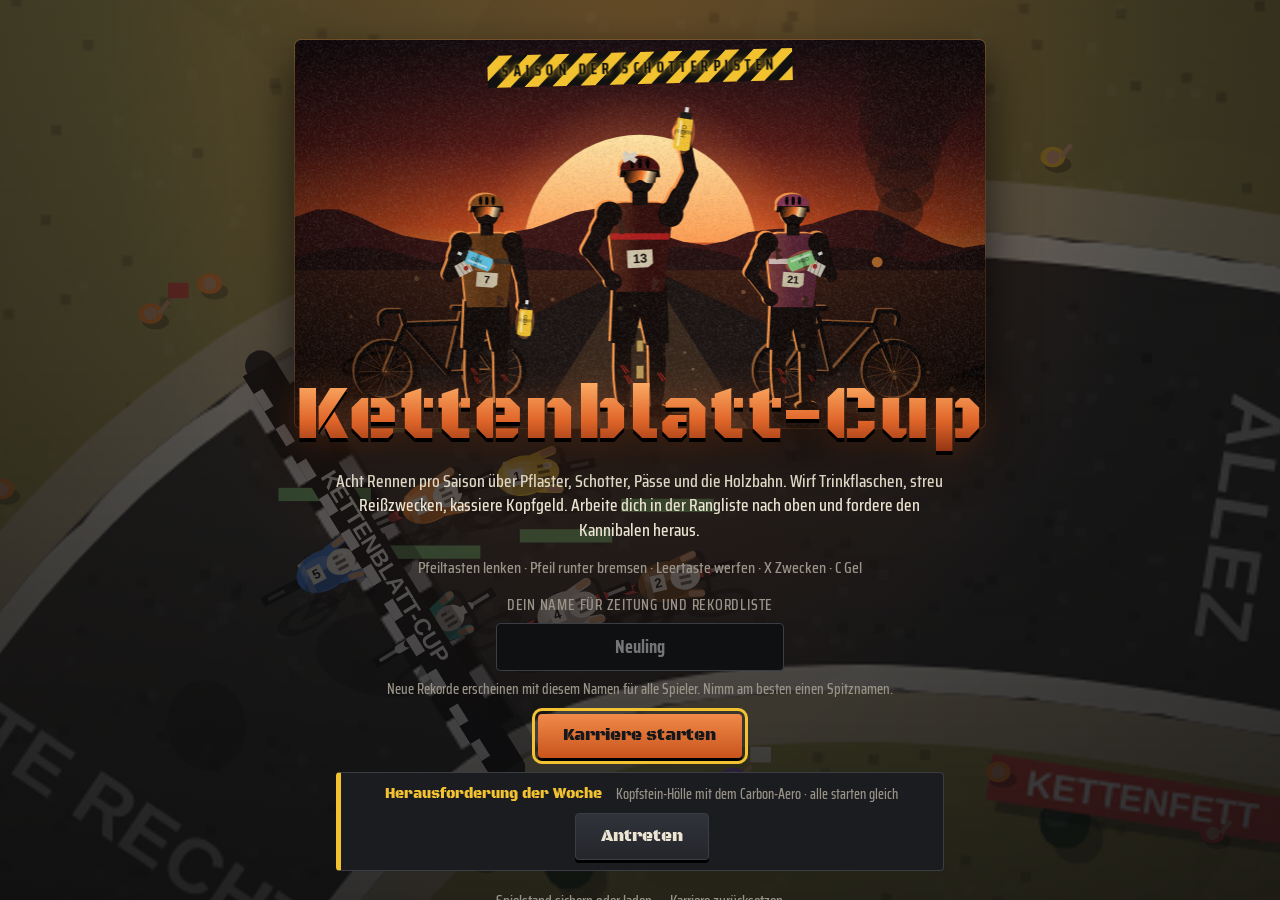
==== commit d3a534ec: "Kettenblatt-Cup: Der Kannibale fährt auf deine Bestzeit Der Endgegner heißt jetzt Der Kannibale und " ====
--- a/kettenblatt-cup/index.html
+++ b/kettenblatt-cup/index.html
@@ -327,7 +327,7 @@
   {n:'Kettenfett-Klaus',c:'#ff8a2a',a:'#222',sk:.7,t:'R'},
   {n:'Ampullen-Ottilie',c:'#ff5f9e',a:'#fff',sk:.8,t:'K'},
   {n:'Wadenwunder-Lasse',c:'#e23b3b',a:'#fff',sk:.88,t:'S'},
-  {n:'Der Patron',c:'#1a1a1a',a:'#d22',sk:1,t:'A'},
+  {n:'Der Kannibale',c:'#1a1a1a',a:'#d22',sk:1,t:'A'},
 ];
 const POOL=[[0,1,2,3,4],[3,4,5,6,7,8],[7,8,9,10,11]];
 const DIFF=[{n:'Leicht',col:'#7fc77a'},{n:'Mittel',col:'#f2c230'},{n:'Hart',col:'#e2483d'}];
@@ -360,7 +360,7 @@
   ['Reißzwecken? Hab ich eimerweise.','Du schuldest mir einen Rahmen.'],
   ['Du siehst müde aus. Soll ich dich schieben?','Das hier wird persönlich.'],
   ['Fünf Watt mehr als du. Mindestens.','Ich hab deinen Wurf auf Video analysiert. Jetzt bin ich dran.'],
-  ['Jeder hier fährt für mich. Du lernst das auch noch.','Niemand wirft den Patron vom Rad. Niemand.'],
+  ['Jeder hier fährt für mich. Du lernst das auch noch.','Niemand wirft den Kannibalen vom Rad. Niemand.'],
 ];
 const SPONSORS=[
   {n:'Ritzel-Bräu',c:'#c9541c',d:'Hol mindestens 2 Gegner vom Rad',pay:350,ok:x=>x.kills>=2},
@@ -375,7 +375,7 @@
 const BASE_AGES=[38,27,23,31,35,26,24,22,33,29,21,40];
 const TALENT_NAMES=['Jonte','Mila','Kofi','Lene','Theo','Pina','Bodo','Ilka','Nico','Greta','Ole','Romy','Fiete','Zoe','Anton','Kira','Mats','Ronja','Henne','Sanne'];
 const TALENT_PRE=['Koffein','Spritzen','Turbo','Infusions','Ephedrin','Nasenspray','Wundersalben','Placebo','Eigenblut','Kühlschrank','Mikrodosis','Pferdesalben'];
-const NAME_MAP={"Hinnerk": "Hämatokrit-Horst", "Kalle": "Kortison-Kalle", "Fenna": "Föhn-Fenna", "Bruno": "Blutbeutel-Bernd", "Jupp": "Pillen-Paule", "Vera": "Testosteron-Toni", "Matteo": "EPO-Egon", "Svea": "Schnauzbart-Svea", "Rocco": "Kettenfett-Klaus", "Ottilie": "Ampullen-Ottilie", "Lasse": "Wadenwunder-Lasse"};
+const NAME_MAP={"Der Patron":"Der Kannibale","Hinnerk": "Hämatokrit-Horst", "Kalle": "Kortison-Kalle", "Fenna": "Föhn-Fenna", "Bruno": "Blutbeutel-Bernd", "Jupp": "Pillen-Paule", "Vera": "Testosteron-Toni", "Matteo": "EPO-Egon", "Svea": "Schnauzbart-Svea", "Rocco": "Kettenfett-Klaus", "Ottilie": "Ampullen-Ottilie", "Lasse": "Wadenwunder-Lasse"};
 const TALENT_Q=[['Ich bin neu hier. Nett bin ich trotzdem nicht.','Merk dir mein Gesicht. Ich hab mir deins gemerkt.'],['Mein Opa hat schon Horst geschlagen. Ich schlag dich.','Das gibt Ärger. Viel Ärger.'],['Ich trainier seit ich laufen kann. Vorher auch schon.','Du hast den Falschen geärgert.'],['Frische Beine, alte Tricks.','Heute nehm ich Maß.']];
 const TALENT_SNARK=['angeblich frühstückt sie Schotter','soll schon mit drei Jahren ohne Stützräder Kopfsteinpflaster gefahren sein','kommt aus einer Familie von Bidon-Werfern','hat angeblich Waden wie Bowlingkugeln','trägt nachts die Radhose zum Schlafen'];
 const RETIRE_SNARK=['hängt das Rad an den Nagel und eröffnet eine Imbissbude','geht in Rente und will nur noch Kreuzworträtsel machen','tritt zurück, weil der Hintern nicht mehr mitspielt','wird Schäfer in der Eifel','verkauft ab sofort Sitzcreme auf dem Wochenmarkt'];
@@ -395,7 +395,7 @@
   {id:'sprintk',n:'Sprintkanone',d:'Gewinn die Sprintwertung einer Saison',m:500},
   {id:'cup',n:'Cupsieger',d:'Gewinn die Gesamtwertung einer Saison',j:'gold'},
   {id:'sauber',n:'Sauber durch',d:'Fahr eine ganze Saison ohne Sturz',m:500},
-  {id:'patron',n:'Königsmörder',d:'Besieg den Patron im Duell',j:'regen'},
+  {id:'patron',n:'Königsmörder',d:'Besieg den Kannibalen im Duell',j:'regen'},
   {id:'woche',n:'Wochensieger',d:'Gewinn eine Herausforderung der Woche',m:150},
   {id:'stufe5',n:'Alter Hase',d:'Erreich Fahrerstufe 5',m:300},
 ];
@@ -412,11 +412,11 @@
 function renameIn(obj){if(!obj)return obj;for(const [o,n] of Object.entries(NAME_MAP))if(o in obj&&!(n in obj)){obj[n]=obj[o];delete obj[o]}return obj}
 const mapName=x=>NAME_MAP[x]||x;
 function migrateNames(){
-  if(C.namesV===2)return;
-  if(C.roster)for(const r of C.roster){const nn=mapName(r.n);if(nn!==r.n){r.n=nn;if(nn==='Schnauzbart-Svea')r.f={...r.f,mu:1}}if(r.q)r.q=r.q.map(t=>t.replace(/\bBruno\b/g,'Bernd').replace(/\bJupp\b/g,'Paule').replace(/\bHinnerk\b/g,'Horst'))}
+  if(C.namesV===3)return;
+  if(C.roster)for(const r of C.roster){const nn=mapName(r.n);if(nn!==r.n){r.n=nn;if(nn==='Schnauzbart-Svea')r.f={...r.f,mu:1}}if(r.q)r.q=r.q.map(t=>t.replace(/den Patron/g,'den Kannibalen').replace(/\bBruno\b/g,'Bernd').replace(/\bJupp\b/g,'Paule').replace(/\bHinnerk\b/g,'Horst'))}
   renameIn(C.rp);renameIn(C.grudge);for(const h of C.history||[])h.champ=mapName(h.champ);
   try{const R=getRecs();for(const k in R){R[k].rn=mapName(R[k].rn);R[k].ln=mapName(R[k].ln)}localStorage.setItem(REC_KEY,JSON.stringify(R))}catch(e){}
-  C.namesV=2;saveCareer();
+  C.namesV=3;saveCareer();
 }
 function rebuildPools(){const idx=[...RIVALS.keys()].sort((a,b)=>RIVALS[a].sk-RIVALS[b].sk);POOL[0]=idx.slice(0,5);POOL[1]=idx.slice(3,9);POOL[2]=idx.slice(-5)}
 function applyRoster(list){RIVALS.length=0;FACES.length=0;QUOTES.length=0;for(const r of list){RIVALS.push({n:r.n,c:r.c,a:r.a,sk:r.sk,t:r.t});FACES.push(r.f);QUOTES.push(r.q)}rebuildPools()}
@@ -515,7 +515,7 @@
 function sbPost(row){try{fetch(SB_URL+'/rest/v1/records',{method:'POST',headers:{apikey:SB_KEY,'Content-Type':'application/json',Prefer:'return=minimal'},body:JSON.stringify(row)}).then(()=>refreshGlobal(),()=>{})}catch(e){}}
 function recOf(ti){
   const R=getRecs()[ti],L=trackLen(ti),laps=THEMES[ti].laps;
-  const r=(R&&R.race&&R.lap)?{...R}:{race:+(L*laps/152).toFixed(2),rn:'Der Patron',lap:+(L/158).toFixed(2),ln:'Der Patron',seed:true};
+  const r=(R&&R.race&&R.lap)?{...R}:{race:+(L*laps/152).toFixed(2),rn:'Der Kannibale',lap:+(L/158).toFixed(2),ln:'Der Kannibale',seed:true};
   const g=GLOB.rec&&GLOB.rec[ti];
   if(g&&g.race&&g.race.time<r.race){r.race=g.race.time;r.rn=g.race.name;r.rb=g.race.bike;r.rg=1}
   if(g&&g.lap&&g.lap.time<r.lap){r.lap=g.lap.time;r.ln=g.lap.name;r.lb=g.lap.bike;r.lg=1}
@@ -714,6 +714,9 @@
   for(const r of racers){r.lapStart=0;r.lapK=Math.floor(r.prog/N)}
   if(!demo){const lk=leaderOf(S.kom),ls=leaderOf(S.spr);for(const r of racers){if(npc(r))continue;if(r.name===lk)r.jer='polka';else if(r.name===ls)r.jer='green'}}
   if(!demo&&solo)setTimeout(()=>flash('Allein gegen die Uhr',2),3400);
+  {const boss=racers.find(r=>r.name==='Der Kannibale'),pb=C&&C.pb&&C.pb[offer.th];
+    if(boss&&pb&&pb.race&&!demo&&!WEEKLY){const rk=myRank(),f=offer.duel?.97:clamp(1.03-(13-rk)/12*.06,.97,1.03);boss.targetT=pb.race*(f+(rnd()-.5)*.02);boss.prog0=boss.prog;boss.slipT=0;boss.nextSlip=18+rnd()*14;boss.vmax=Math.max(boss.vmax,player.vmax*.95);
+      setTimeout(()=>flash('Der Kannibale hat deine Bestzeit studiert',2.2),offer.duel?6000:3600)}}
   if(!demo&&offer.duel)setTimeout(()=>flash('Duell um den Titel',2.2),3400);
   if(!demo&&ents.some(e=>e.thug))setTimeout(()=>flash(SHARK+' schickt Grüße',2.2),3400);
   if(!demo){overlay.hidden=true;document.body.classList.remove('menu');state='count';stT=3.2;lastBeep=-1;msgT=0}
@@ -770,6 +773,7 @@
   else if(pos===1)flash(`${r.name} holt ${L.type==='kom'?'die Bergwertung':'den Sprint'}`,1.2);
 }
 function lapDone(r,t){
+  if(r.isP&&(!race.myLap||t<race.myLap))race.myLap=t;
   if(!race.rec||t>=race.rec.lap)return;
   race.rec.lap=t;race.rec.ln=r.isP?pname():r.name;race.rec.lnP=!!r.isP;
   if(r.isP){race.newRec.lap=true;flash(`Rundenrekord ${fmt(t)}!`,1.8);sfx(600,1500,.3,'triangle',.06)}
@@ -814,7 +818,9 @@
   let turn=r.turn;if(sf==='cobbles')turn*=.85;if(sf==='gravel')turn*=.82;
   r.a=wrapA(r.a+r.steer*turn*Math.min(1,r.v/60+.3)*(1+Math.max(0,r.v-200)/260)*dt);
   let mx=r.vmax;
-  if(!r.isP&&!r.done){const lead=r.prog-player.prog;if(lead>80)mx*=.94;else if(lead<-80&&!player.wrecked)mx*=1.05;if(r.typ==='S'&&lastStretch)mx+=14}
+  if(r.targetT&&!r.done){const exp=r.prog0+(laps*N-r.prog0)*race.t/r.targetT,gap=exp-r.prog;mx*=clamp(1+gap/40*.3,.5,1.4);
+    r.nextSlip-=dt;if(r.nextSlip<=0){r.slipT=1+rnd()*.8;r.nextSlip=20+rnd()*18}if(r.slipT>0){r.slipT-=dt;mx*=.72}}
+  if(!r.isP&&!r.done&&!r.targetT){const lead=r.prog-player.prog;if(lead>80)mx*=.94;else if(lead<-80&&!player.wrecked)mx*=1.05;if(r.typ==='S'&&lastStretch)mx+=14}
   if(g>0)mx*=1-g*(.02+.035*r.wt)*(1-(r.berg||0)*.05);else if(g<0)mx=Math.min(mx*(1-g*(.055+.012*r.wt)),mx+95,290);
   if(sf==='cobbles'){mx*=.72+r.comf*.25;if(r.isP&&r.v>60)shake=Math.max(shake,.05*(1-r.comf*.7))}
   else if(sf==='gravel'){mx*=.82+r.comf*.16;if(r.v>60&&rnd()<.35)race.parts.push({x:r.x-dx*10,y:r.y-dy*10,vx:(rnd()-.5)*20,vy:(rnd()-.5)*20,life:.8,max:.8,col:'dust',sz:3})}
@@ -919,6 +925,7 @@
   {const base={track:race.offer.th,name:pname(),bike:BIKES[S.bike].n,lvl:WEEKLY?1:C.lvl};
     if(race.newRec.race&&race.rec.rnP)sbPost({...base,kind:'race',time:+race.rec.race.toFixed(2)});
     if(race.newRec.lap&&race.rec.lnP)sbPost({...base,kind:'lap',time:+race.rec.lap.toFixed(2)})}
+  if(player.done&&!player.wrecked&&!WEEKLY){C.pb??={};const pb=C.pb[race.offer.th]||{};if(!pb.race||player.time<pb.race)pb.race=+player.time.toFixed(2);if(race.myLap&&(!pb.lap||race.myLap<pb.lap))pb.lap=+race.myLap.toFixed(2);C.pb[race.offer.th]=pb;saveCareer()}
   if(race.duel)return duelDone(res,me);
   if(race.weekly)return weeklyDone(res,me);
   for(const r of res)S.points[r.name]=(S.points[r.name]||0)+r.pts;
@@ -1535,11 +1542,11 @@
 function headline(res,me,sm,tName,at){
   const N=pname(),win=res[0],m2=res[1],rivs=res.filter(r=>!r.isP).map(r=>r.name),kills=race.kills;
   const myW=race.wrecks.find(w=>w.v==='Du'),margin=(!win.wrecked&&m2&&!m2.wrecked)?m2.time-win.time:99;
-  const patron=rivs.includes('Der Patron'),W=win.isP?N:win.name;
+  const patron=rivs.includes('Der Kannibale'),W=win.isP?N:win.name;
   let h,sub;
   if(myW&&myW.byThug){h=pick([`Rudis Gorilla macht ${N} zu Hackfleisch`,`Schulden-Schläger poliert ${N} die Speichen`]);sub=`${SHARK}: „Ich sag ja, Rudi hilft immer. Beim Fallen.“`}
   else if(myW){h=pick([`${N} küsst den Asphalt!`,`Bruchlandung! ${N} parkt den Hintern im Straßengraben`,`Rumms! ${N} legt sich lang ${at}`,`${N} macht den Abflug – Hose kaputt, Ego auch`]);sub=pick([`Sanitäter ziehen Kies aus Stellen, über die man nicht spricht`,`Der Hosenboden ist hin, der Stolz auch`,`Im Graben zählt ${N} jetzt Gänseblümchen`])}
-  else if(sm.place===1&&patron){h=pick([`Patron weint! ${N} versohlt dem Boss den Hintern`,`${N} zieht dem Patron die Radhose runter`]);sub=`Der alte Boss schaut ${at} nur noch auf ${N}s Rückennummer`}
+  else if(sm.place===1&&patron){h=pick([`Der Kannibale weint! ${N} versohlt ihm den Hintern`,`${N} zieht dem Kannibalen die Radhose runter`,`${N} frisst den Kannibalen zum Frühstück`]);sub=`Der alte Boss schaut ${at} nur noch auf ${N}s Rückennummer`}
   else if(sm.place===1&&margin<1){h=`Um eine Schrittlänge! ${N} siegt mit der Hose voller Glück`;sub=`Fotofinish ${at} – ${m2.name} kocht vor Wut`}
   else if(sm.place===1&&kills>=2){h=`${N} gewinnt und verteilt Bidons wie Freibier`;sub=`Die Konkurrenz liegt ${at} reihenweise im Gebüsch`}
   else if(sm.place===1){h=pick([`${N} reitet alle in Grund und Boden!`,`WADEN-WAHNSINN! ${N} fährt allen davon`,`Hintern hoch, Kopf runter: ${N} gewinnt ${at}`,`${N} siegt – Konkurrenz heult in die Sitzcreme`]);sub=pick([`${N} ließ ${at} alle anderen alt aussehen`,`Die Gegner hatten nur ${N}s Hinterteil vor Augen`,`Champagner, Sitzcreme, Siegerkuss – ${N} hat alles`])}
@@ -1597,7 +1604,7 @@
     <div class="hero-wrap"><canvas class="hero" data-scene="hero" aria-label="Drei abgerissene Rennradfahrer mit Trinkflaschen in der Hand vor der Abendsonne"></canvas>
     <span class="tag stripe">${C.patron?'Der Patron ist zurück':fresh?'Saison der Schotterpisten':'Saison '+C.seasonNo}</span>
     <h1 class="logo">Kettenblatt-Cup</h1></div>
-    <p>${fresh?'Acht Rennen pro Saison über Pflaster, Schotter, Pässe und die Holzbahn. Wirf Trinkflaschen, streu Reißzwecken, kassiere Kopfgeld. Arbeite dich in der Rangliste nach oben und fordere den Patron heraus.':`Stufe ${C.lvl} · Rang ${myRank()} · ${eur(sv?sv.money:C.money)} in der Kasse${C.titles?` · ${C.titles}× Titel`:''}`}</p>
+    <p>${fresh?'Acht Rennen pro Saison über Pflaster, Schotter, Pässe und die Holzbahn. Wirf Trinkflaschen, streu Reißzwecken, kassiere Kopfgeld. Arbeite dich in der Rangliste nach oben und fordere den Kannibalen heraus.':`Stufe ${C.lvl} · Rang ${myRank()} · ${eur(sv?sv.money:C.money)} in der Kasse${C.titles?` · ${C.titles}× Titel`:''}`}</p>
     <p class="hint">Pfeiltasten lenken · Pfeil runter bremsen · Leertaste werfen · X Zwecken · C Gel</p>
     <label class="namef" for="pname">Dein Name für Zeitung und Rekordliste<input id="pname" type="text" maxlength="18" placeholder="Neuling" autocomplete="off" value="${(sv&&sv.name||C.name||'').replace(/"/g,'')}"><span class="ds" style="text-transform:none;letter-spacing:0">Neue Rekorde erscheinen mit diesem Namen für alle Spieler. Nimm am besten einen Spitznamen.</span></label>
     <div class="row">${sv?`<button class="go" data-act="cont" type="button">Weiterfahren (Rennen ${sv.race}/${RACES})</button>`:C.pendingDuel!=null?`<button class="go" data-act="duel" type="button">Zum Duell</button><button class="go alt" data-act="new" type="button">Saison ${C.seasonNo} starten</button>`:`<button class="go" data-act="new" type="button">${fresh?'Karriere starten':'Saison '+C.seasonNo+' starten'}</button>`}</div>
@@ -1620,7 +1627,7 @@
       <span class="body"><span class="t">${th.name}</span><span class="diff">${dd.n}${o.special?` · <span style="color:${SPECIAL[o.special].c}">${SPECIAL[o.special].n}</span>`:''}</span>${o.special?`<span class="ds">${SPECIAL[o.special].desc}</span>`:''}
       <span class="tags">${tags.map(x=>`<span>${x}</span>`).join('')}<span>${th.laps===1?'1 Runde':th.laps+' Runden'}</span></span>
       <span class="money">Sieg ${eur(PRIZE[0]*MULT[o.d]*(SPECIAL[o.special]||{mult:1}).mult)}${o.special==='ezf'?'':` · Kopfgeld ${eur(BOUNTY[o.d])}`}</span>
-      <span class="rec">Rekord ${fmt(recOf(o.th).race)} · ${recOf(o.th).rn}</span></span>
+      <span class="rec">Rekord ${fmt(recOf(o.th).race)} · ${recOf(o.th).rn}${C.pb&&C.pb[o.th]&&C.pb[o.th].race?` · deine Bestzeit ${fmt(C.pb[o.th].race)}`:''}</span></span>
       <span class="field">${o.riv.map(r=>`<span class="riv">${jersey(RIVALS[r].c,RIVALS[r].a)}${RIVALS[r].n}${S.grudge[RIVALS[r].n]>0?'<span class="grudge" title="Sinnt auf Rache">Rache</span>':''}<span class="typ">${TYPES[RIVALS[r].t]}</span></span>`).join('')}</span></button>`}).join('');
   show(`<header class="g-head"><h1>Werkstatt</h1><div class="g-stats">${C.patron?'<span class="chip patron">Patron</span>':''}<span class="chip">Saison <b>${S.season||C.seasonNo}</b></span><span class="chip">Rang <b>${myRank()}</b></span><span class="chip">Rennen <b>${S.race}/${RACES}</b></span><span class="chip cash">Kasse <b>${eur(S.money)}</b></span></div></header>
   <canvas class="scene" data-scene="hof" aria-label="Hinterhof-Werkstatt bei Nacht"></canvas>
@@ -1675,8 +1682,8 @@
 }
 function rankTable(){
   const L=rankList();
-  return`<table class="stand">${L.map((e,i)=>`<tr class="${e.n==='Du'?'me':''} ${i===0?'pod p1':''}"><td class="rk">${i+1}</td><td>${jerOf(e.n)}${e.n==='Du'?pname():e.n}${e.n==='Der Patron'||(e.n==='Du'&&C.patron)?'<span class="lead">Patron</span>':''}</td><td>${e.p}</td></tr>`).join('')}</table>
-  <p class="hint">Ranglistenpunkte: Saisonpunkte plus die Hälfte der alten. Wer am Saisonende vorn liegt, fordert den Patron zum Duell.</p>`;
+  return`<table class="stand">${L.map((e,i)=>`<tr class="${e.n==='Du'?'me':''} ${i===0?'pod p1':''}"><td class="rk">${i+1}</td><td>${jerOf(e.n)}${e.n==='Du'?pname():e.n}${e.n==='Der Kannibale'||(e.n==='Du'&&C.patron)?'<span class="lead">Patron</span>':''}</td><td>${e.p}</td></tr>`).join('')}</table>
+  <p class="hint">Ranglistenpunkte: Saisonpunkte plus die Hälfte der alten. Wer am Saisonende vorn liegt, fordert den Kannibalen zum Duell um den Titel des Patrons.</p>`;
 }
 function trophyCard(){
   const got=ACH.filter(a=>C.ach[a.id]).length;
@@ -1791,14 +1798,14 @@
   const r1=myRank();
   // Rivalen altern, treten ab, Talente rücken nach
   const retired=[],rookies=[];
-  C.roster.forEach((r,i)=>{if(r.n==='Der Patron')return;r.age++;r.sk=clamp(r.sk+(r.age<25?.06:r.age<30?.02:r.age<33?0:-.05),.05,.95);
+  C.roster.forEach((r,i)=>{if(r.n==='Der Kannibale')return;r.age++;r.sk=clamp(r.sk+(r.age<25?.06:r.age<30?.02:r.age<33?0:-.05),.05,.95);
     if(r.age>=40||(r.age>=36&&rnd()<.5)){retired.push(r.n);delete C.rp[r.n];const t=talent();C.roster[i]=t;rookies.push(t);C.rp[t.n]=0}});
   applyRoster(C.roster);
   C.history.push({season:S.season||C.seasonNo,champ,pos});
   C.debt=S.debt>0?Math.round(S.debt*1.5):0;
   C.seasonNo++;
   const L=rankList();let duel=null;
-  if(!C.patron&&L[0].n==='Du'){const pi=RIVALS.findIndex(r=>r.n==='Der Patron');duel=pi>=0?pi:RIVALS.findIndex(r=>r.n===L[1].n)}
+  if(!C.patron&&L[0].n==='Du'){const pi=RIVALS.findIndex(r=>r.n==='Der Kannibale');duel=pi>=0?pi:RIVALS.findIndex(r=>r.n===L[1].n)}
   else if(C.patron){const top=L.find(e=>e.n!=='Du');duel=RIVALS.findIndex(r=>r.n===top.n)}
   C.pendingDuel=duel;
   saveCareer();try{localStorage.removeItem(SAVE)}catch(e){}
@@ -1839,13 +1846,13 @@
   let h,sub;
   if(win){
     if(!C.patron){C.patron=true;grant('patron',newAch);
-      const pi=C.roster.findIndex(r=>r.n==='Der Patron');if(pi>=0){delete C.rp['Der Patron'];const t=talent();C.roster[pi]=t;C.rp[t.n]=0;applyRoster(C.roster)}
-      h=`${N} stürzt den Patron!`;sub='Der alte Boss hängt die Radhose an den Nagel. Es gibt einen neuen Patron.'}
+      const pi=C.roster.findIndex(r=>r.n==='Der Kannibale');if(pi>=0){delete C.rp['Der Kannibale'];const t=talent();C.roster[pi]=t;C.rp[t.n]=0;applyRoster(C.roster)}
+      h=`${N} frisst den Kannibalen!`;sub='Der alte Boss hängt die Radhose an den Nagel. Es gibt einen neuen Patron.'}
     else{h=`Patron ${N} verteidigt den Titel`;sub=`${opp} schleicht mit eingezogenem Sattel davon.`}
     C.titles++;addMoney(2000);
   }else{
     if(C.patron){C.patron=false;h=`${opp} entthront ${N}!`;sub='Der Titel ist weg, die Würde auch.'}
-    else{h=`Der Patron lacht ${N} aus`;sub='Nächstes Jahr vielleicht. Vielleicht auch nie.'}
+    else{h=`Der Kannibale lacht ${N} aus`;sub='Nächstes Jahr vielleicht. Vielleicht auch nie.'}
   }
   C.pendingDuel=null;saveCareer();
   show(`<article class="paper"><header class="mast"><span>Sonderausgabe</span><b>Der Kettenblatt-Kurier</b><span>Duell</span></header>
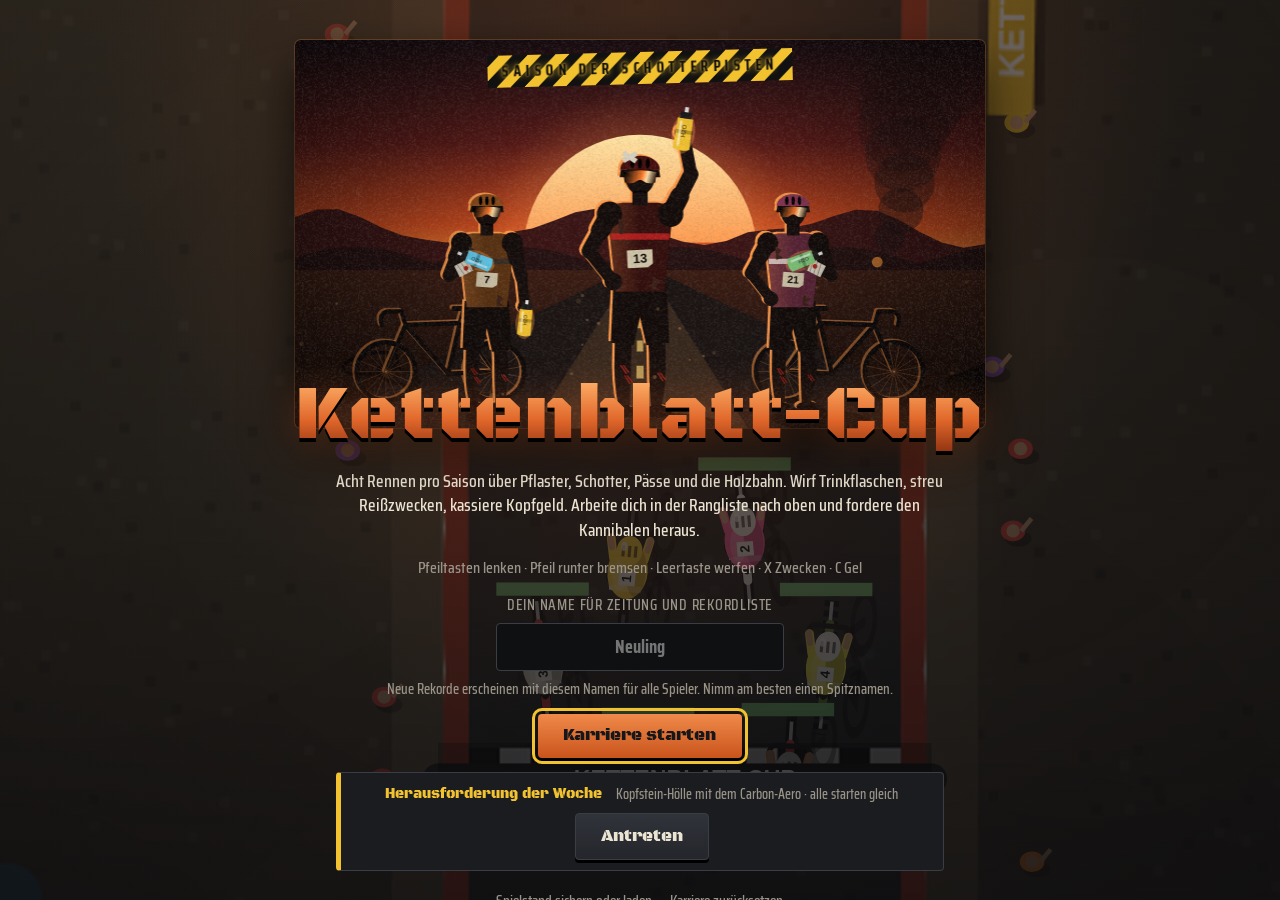
==== commit 40ed7178: "Kettenblatt-Cup: Kannibale fährt 99 bis 105 Prozent der Bestzeit Co-Authored-By: Claude Opus 5.5 <no" ====
--- a/kettenblatt-cup/index.html
+++ b/kettenblatt-cup/index.html
@@ -715,7 +715,7 @@
   if(!demo){const lk=leaderOf(S.kom),ls=leaderOf(S.spr);for(const r of racers){if(npc(r))continue;if(r.name===lk)r.jer='polka';else if(r.name===ls)r.jer='green'}}
   if(!demo&&solo)setTimeout(()=>flash('Allein gegen die Uhr',2),3400);
   {const boss=racers.find(r=>r.name==='Der Kannibale'),pb=C&&C.pb&&C.pb[offer.th];
-    if(boss&&pb&&pb.race&&!demo&&!WEEKLY){const rk=myRank(),f=offer.duel?.97:clamp(1.03-(13-rk)/12*.06,.97,1.03);boss.targetT=pb.race*(f+(rnd()-.5)*.02);boss.prog0=boss.prog;boss.slipT=0;boss.nextSlip=18+rnd()*14;boss.vmax=Math.max(boss.vmax,player.vmax*.95);
+    if(boss&&pb&&pb.race&&!demo&&!WEEKLY){const rk=myRank(),f=offer.duel?.99:clamp(1.05-(13-rk)/12*.06,.99,1.05);boss.targetT=pb.race*(f+(rnd()-.5)*.02);boss.prog0=boss.prog;boss.slipT=0;boss.nextSlip=18+rnd()*14;boss.vmax=Math.max(boss.vmax,player.vmax*.95);
       setTimeout(()=>flash('Der Kannibale hat deine Bestzeit studiert',2.2),offer.duel?6000:3600)}}
   if(!demo&&offer.duel)setTimeout(()=>flash('Duell um den Titel',2.2),3400);
   if(!demo&&ents.some(e=>e.thug))setTimeout(()=>flash(SHARK+' schickt Grüße',2.2),3400);
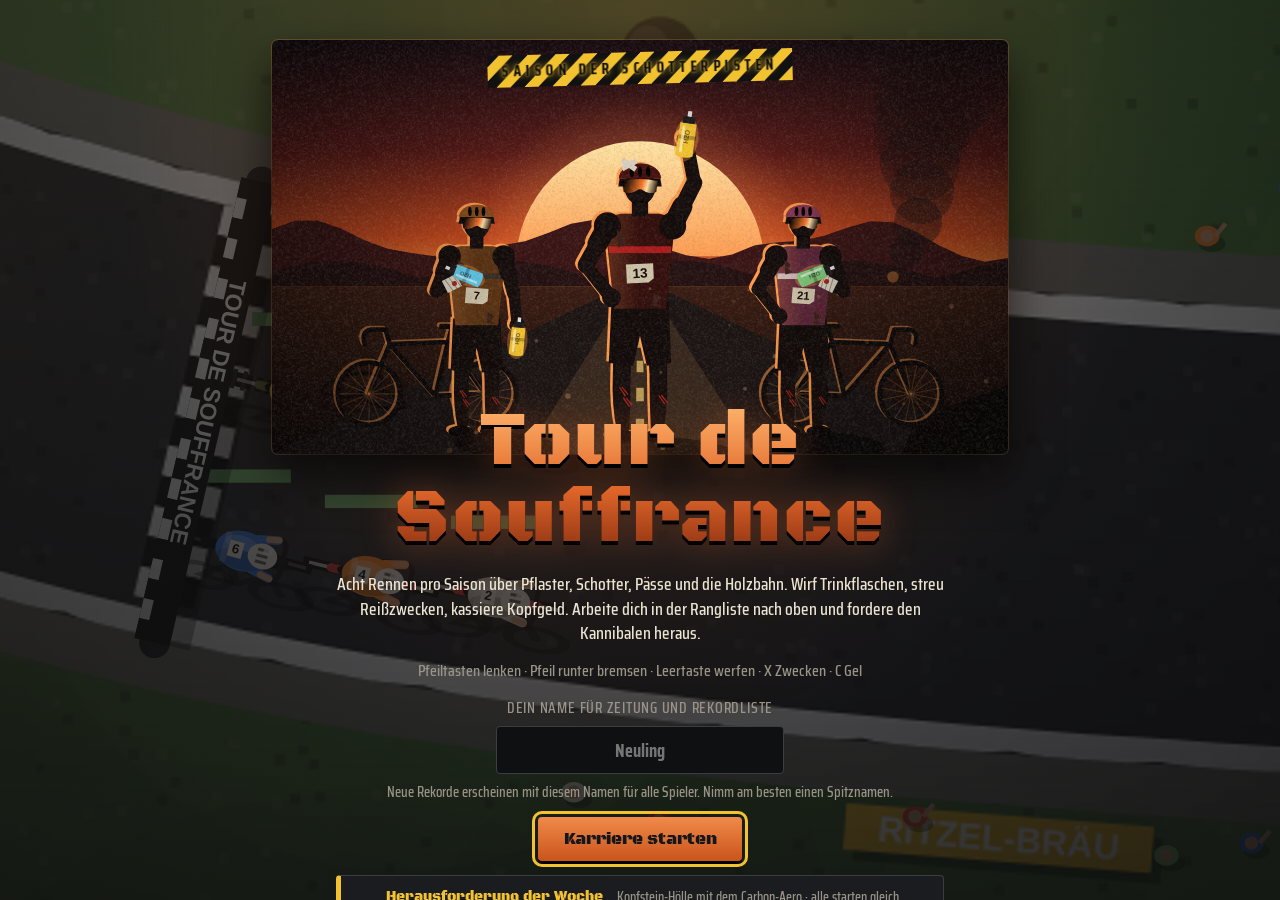
==== commit 850062ef: "Spiel heißt jetzt Tour de Souffrance Neuer Titel in Logo, Bannern, Zeitung (Le Petit Souffrant), App" ====
--- a/kettenblatt-cup/index.html
+++ b/kettenblatt-cup/index.html
@@ -5,18 +5,18 @@
 <meta name="viewport" content="width=device-width, initial-scale=1, maximum-scale=1, viewport-fit=cover">
 <meta name="theme-color" content="#16171a">
 <meta name="robots" content="noindex, nofollow">
-<meta name="description" content="Kettenblatt-Cup – Rennrad-Kampfrennen im Stil von Death Rally. Kostenlos im Browser, auch offline.">
+<meta name="description" content="Tour de Souffrance – Rennrad-Kampfrennen im Stil von Death Rally. Kostenlos im Browser, auch offline.">
 <link rel="manifest" href="manifest.webmanifest">
 <link rel="icon" href="icon-192.png" type="image/png">
 <link rel="apple-touch-icon" href="apple-touch-icon.png">
 <meta name="apple-mobile-web-app-capable" content="yes">
 <meta name="mobile-web-app-capable" content="yes">
-<meta name="apple-mobile-web-app-title" content="Kettenblatt">
+<meta name="apple-mobile-web-app-title" content="Souffrance">
 <meta name="apple-mobile-web-app-status-bar-style" content="black-translucent">
-<meta property="og:title" content="Kettenblatt-Cup">
+<meta property="og:title" content="Tour de Souffrance">
 <meta property="og:description" content="Acht Rennen über Pflaster, Schotter, Pässe und die Holzbahn. Trinkflaschen werfen, Reißzwecken streuen, Kopfgeld kassieren.">
 <meta property="og:image" content="icon-512.png">
-<title>Kettenblatt-Cup</title>
+<title>Tour de Souffrance</title>
 <link rel="stylesheet" href="fonts.css">
 <style>
 :root{color-scheme:dark;padding-top:env(safe-area-inset-top,0px);padding-bottom:env(safe-area-inset-bottom,0px);box-sizing:border-box}
@@ -379,7 +379,7 @@
 const TALENT_Q=[['Ich bin neu hier. Nett bin ich trotzdem nicht.','Merk dir mein Gesicht. Ich hab mir deins gemerkt.'],['Mein Opa hat schon Horst geschlagen. Ich schlag dich.','Das gibt Ärger. Viel Ärger.'],['Ich trainier seit ich laufen kann. Vorher auch schon.','Du hast den Falschen geärgert.'],['Frische Beine, alte Tricks.','Heute nehm ich Maß.']];
 const TALENT_SNARK=['angeblich frühstückt sie Schotter','soll schon mit drei Jahren ohne Stützräder Kopfsteinpflaster gefahren sein','kommt aus einer Familie von Bidon-Werfern','hat angeblich Waden wie Bowlingkugeln','trägt nachts die Radhose zum Schlafen'];
 const RETIRE_SNARK=['hängt das Rad an den Nagel und eröffnet eine Imbissbude','geht in Rente und will nur noch Kreuzworträtsel machen','tritt zurück, weil der Hintern nicht mehr mitspielt','wird Schäfer in der Eifel','verkauft ab sofort Sitzcreme auf dem Wochenmarkt'];
-const JERSEYS=[{id:'gelb',n:'Kettenblatt-Gelb',c:'#ffd23f',a:'#111'},{id:'toten',n:'Totenkopf',c:'#1a1a1a',a:'#ece4d2'},{id:'pflaster',n:'Pflasterkönig',c:'#8d8a80',a:'#2a2a2a'},{id:'welt',n:'Weltenbummler',c:'#2bb0e0',a:'#f2c230'},{id:'rot',n:'Roter Teufel',c:'#c8231a',a:'#111'},{id:'gold',n:'Goldjunge',c:'#d9a521',a:'#5a3a00'},{id:'regen',n:'Regenbogen',c:'#f4f1e8',a:'#2fa84f'}];
+const JERSEYS=[{id:'gelb',n:'Souffrance-Gelb',c:'#ffd23f',a:'#111'},{id:'toten',n:'Totenkopf',c:'#1a1a1a',a:'#ece4d2'},{id:'pflaster',n:'Pflasterkönig',c:'#8d8a80',a:'#2a2a2a'},{id:'welt',n:'Weltenbummler',c:'#2bb0e0',a:'#f2c230'},{id:'rot',n:'Roter Teufel',c:'#c8231a',a:'#111'},{id:'gold',n:'Goldjunge',c:'#d9a521',a:'#5a3a00'},{id:'regen',n:'Regenbogen',c:'#f4f1e8',a:'#2fa84f'}];
 const ACH=[
   {id:'sieg1',n:'Erster Sieg',d:'Gewinn ein Rennen',m:300},
   {id:'killer',n:'Abrissbirne',d:'Hol 5 Gegner in einem Rennen vom Rad',j:'toten'},
@@ -393,7 +393,7 @@
   {id:'ezf',n:'Gegen die Uhr',d:'Gewinn ein Bergzeitfahren',m:300},
   {id:'berg',n:'Bergziege',d:'Gewinn die Bergwertung einer Saison',m:500},
   {id:'sprintk',n:'Sprintkanone',d:'Gewinn die Sprintwertung einer Saison',m:500},
-  {id:'cup',n:'Cupsieger',d:'Gewinn die Gesamtwertung einer Saison',j:'gold'},
+  {id:'cup',n:'Toursieger',d:'Gewinn die Gesamtwertung einer Saison',j:'gold'},
   {id:'sauber',n:'Sauber durch',d:'Fahr eine ganze Saison ohne Sturz',m:500},
   {id:'patron',n:'Königsmörder',d:'Besieg den Kannibalen im Duell',j:'regen'},
   {id:'woche',n:'Wochensieger',d:'Gewinn eine Herausforderung der Woche',m:150},
@@ -1071,7 +1071,7 @@
   if(bn.txt==='ZIEL')for(let j=0;j<Math.floor(L/4);j++){lx.fillStyle=j%2?'#eee':'#111';lx.fillRect(-4,-L/2+j*4,2,4)}
   if(bn.txt==='1 KM'){lx.fillStyle=bn.c;lx.beginPath();lx.moveTo(3,-7);lx.lineTo(10,0);lx.lineTo(3,7);lx.fill()}
   lx.save();lx.rotate(Math.PI/2);lx.font='bold 4.5px sans-serif';lx.textAlign='center';lx.textBaseline='middle';
-  const txt=bn.txt==='ZIEL'?'KETTENBLATT-CUP':bn.txt;
+  const txt=bn.txt==='ZIEL'?'TOUR DE SOUFFRANCE':bn.txt;
   if(polka){const w=lx.measureText(txt).width+4;lx.fillStyle='#f4f1e8';lx.fillRect(-w/2,-3,w,6);lx.fillStyle='#b01818'}else lx.fillStyle='#fff';
   lx.fillText(txt,0,.3);lx.restore();
   lx.restore();
@@ -1474,7 +1474,7 @@
     for(let j=0;j<20;j++){g.fillStyle=j%2?'#efe7d4':'#111';g.fillRect(j*32,228,32,6)}
     g.fillStyle='#0f0a09';g.fillRect(60,30,8,200);g.fillRect(572,30,8,200);
     g.fillStyle='#7a1414';g.fillRect(60,30,520,30);g.fillStyle='rgba(0,0,0,.35)';g.fillRect(60,54,520,6);
-    g.fillStyle='#efe7d4';g.font='bold 18px "Black Ops One",Impact,sans-serif';g.textAlign='center';g.textBaseline='middle';g.fillText('START · KETTENBLATT-CUP',320,46);
+    g.fillStyle='#efe7d4';g.font='bold 18px "Black Ops One",Impact,sans-serif';g.textAlign='center';g.textBaseline='middle';g.fillText('START · TOUR DE SOUFFRANCE',320,46);
     const o=pendingOffer,cols=[['#ffd23f','#111'],...(o?o.riv:[0,1,2,3,4]).map(i=>[RIVALS[i].c,RIVALS[i].a])];
     if(o&&overdue())cols.push(['#2a2a2a','#e2483d']);
     const n=cols.length,poses=[['hip','chest'],['chest','hip'],['hip','raise'],['hang','hip'],['hip','hang'],['chest','hip'],['hip','hip']];
@@ -1603,7 +1603,7 @@
   show(`<div class="title">
     <div class="hero-wrap"><canvas class="hero" data-scene="hero" aria-label="Drei abgerissene Rennradfahrer mit Trinkflaschen in der Hand vor der Abendsonne"></canvas>
     <span class="tag stripe">${C.patron?'Der Patron ist zurück':fresh?'Saison der Schotterpisten':'Saison '+C.seasonNo}</span>
-    <h1 class="logo">Kettenblatt-Cup</h1></div>
+    <h1 class="logo">Tour de Souffrance</h1></div>
     <p>${fresh?'Acht Rennen pro Saison über Pflaster, Schotter, Pässe und die Holzbahn. Wirf Trinkflaschen, streu Reißzwecken, kassiere Kopfgeld. Arbeite dich in der Rangliste nach oben und fordere den Kannibalen heraus.':`Stufe ${C.lvl} · Rang ${myRank()} · ${eur(sv?sv.money:C.money)} in der Kasse${C.titles?` · ${C.titles}× Titel`:''}`}</p>
     <p class="hint">Pfeiltasten lenken · Pfeil runter bremsen · Leertaste werfen · X Zwecken · C Gel</p>
     <label class="namef" for="pname">Dein Name für Zeitung und Rekordliste<input id="pname" type="text" maxlength="18" placeholder="Neuling" autocomplete="off" value="${(sv&&sv.name||C.name||'').replace(/"/g,'')}"><span class="ds" style="text-transform:none;letter-spacing:0">Neue Rekorde erscheinen mit diesem Namen für alle Spieler. Nimm am besten einen Spitznamen.</span></label>
@@ -1756,7 +1756,7 @@
   const rows=res.map((r,i)=>`<tr class="${r.isP?'me':''} ${i<3&&!r.wrecked?'pod p'+(i+1):''}"><td class="rk">${i+1}</td><td>${r.isP?pname():r.name}</td><td>${r.wrecked?'Sturz':fmt(r.time)}</td><td>${r.pts?'+'+r.pts:'–'}</td></tr>`).join('');
   const lead=standings()[0];
   show(`<article class="paper">
-    <header class="mast"><span>Ausgabe Nr. ${raceNo}</span><b>Der Kettenblatt-Kurier</b><span>Preis 1,20 €</span></header>
+    <header class="mast"><span>Ausgabe Nr. ${raceNo}</span><b>Le Petit Souffrant</b><span>Preis 1,20 €</span></header>
     <h1 class="hl">${hl.h}</h1>
     <p class="sub">${hl.sub}</p>
     <div class="cols">
@@ -1814,7 +1814,7 @@
 function finalScreen(){
   const E=seasonEnd(),N=pname(),{st,pos,champ}=E;
   const C1=champ==='Du'?N:champ;
-  const h=pos===1?pick([`${N} holt den Pott – und die Konkurrenz holt sich Sitzcreme`,`Cupsieger ${N}: Waden aus Stahl, Hintern aus Leder`]):pick([`${C1} holt den Kettenblatt-Cup`,`${C1} krönt sich – ${N} wird ${pos}.`]);
+  const h=pos===1?pick([`${N} holt den Pott – und die Konkurrenz holt sich Sitzcreme`,`Toursieger ${N}: Waden aus Stahl, Hintern aus Leder`]):pick([`${C1} gewinnt die Tour de Souffrance`,`${C1} krönt sich – ${N} wird ${pos}.`]);
   const parts=[];
   parts.push(E.r1<E.r0?`${N} klettert in der Rangliste von Platz ${E.r0} auf ${E.r1}.`:E.r1>E.r0?`${N} rutscht in der Rangliste von Platz ${E.r0} auf ${E.r1}. Autsch.`:`${N} bleibt in der Rangliste auf Platz ${E.r1}.`);
   for(const n of E.retired)parts.push(`${n} ${pick(RETIRE_SNARK)}.`);
@@ -1826,7 +1826,7 @@
   const duelTxt=opp?(C.patron?`<p class="warn">${opp.n} fordert dich heraus. Wer das Duell verliert, ist den Titel los.</p>`:`<p class="ok">Du stehst an der Spitze der Rangliste. ${opp.n} erwartet dich zum Duell um den Titel.</p>`):'';
   show(`<div class="title"><canvas class="hero" data-scene="podest" aria-label="Siegerpodest mit Feuerwerk"></canvas>
     <article class="paper" style="width:100%;max-width:46rem;text-align:left">
-      <header class="mast"><span>Saisonrückblick</span><b>Der Kettenblatt-Kurier</b><span>Saison ${C.seasonNo-1}</span></header>
+      <header class="mast"><span>Saisonrückblick</span><b>Le Petit Souffrant</b><span>Saison ${C.seasonNo-1}</span></header>
       <h1 class="hl">${h}</h1>
       <div class="cols"><div class="story"><p class="lede">${parts.join(' ')}</p></div><aside><h3>Endstand</h3>${standTable()}</aside></div>
     </article>
@@ -1855,7 +1855,7 @@
     else{h=`Der Kannibale lacht ${N} aus`;sub='Nächstes Jahr vielleicht. Vielleicht auch nie.'}
   }
   C.pendingDuel=null;saveCareer();
-  show(`<article class="paper"><header class="mast"><span>Sonderausgabe</span><b>Der Kettenblatt-Kurier</b><span>Duell</span></header>
+  show(`<article class="paper"><header class="mast"><span>Sonderausgabe</span><b>Le Petit Souffrant</b><span>Duell</span></header>
     <h1 class="hl">${h}</h1><p class="sub">${sub}</p>
     ${win?`<p class="lede">Siegprämie: ${eur(2000)}. Titel insgesamt: ${C.titles}.</p>`:''}
     ${newAch.length?`<div class="achnew">${newAch.map(a=>`<div class="ach on"><b>${a.n}</b><span>${a.d}</span></div>`).join('')}</div>`:''}</article>
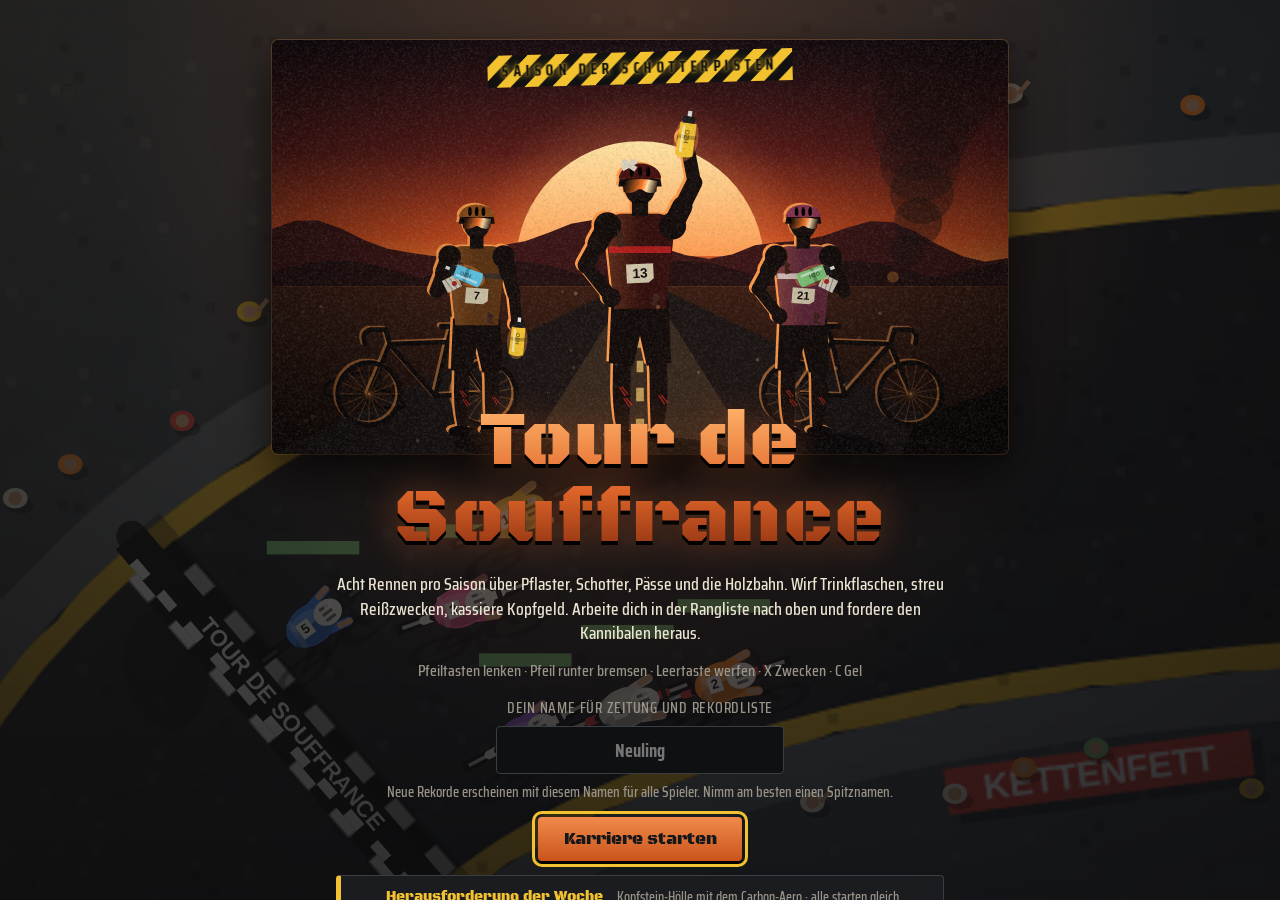
==== commit 5f9ae863: "Tour de Souffrance: Zeitung ohne Wiederholungen, saubere Strecken Mehr Zeitungstexte, und jedes Them" ====
--- a/kettenblatt-cup/index.html
+++ b/kettenblatt-cup/index.html
@@ -60,7 +60,7 @@
 .btn{width:70px;height:70px;border-radius:50%;border:2px solid rgba(236,228,210,.25);background:rgba(36,38,43,.85);color:var(--bone);font:700 .95rem var(--ui);letter-spacing:.05em;text-transform:uppercase;display:grid;place-items:center;touch-action:none;padding:0}
 .btn.arrow{font-size:1.6rem}
 .btn.fire{width:84px;height:84px;border-color:var(--rust);color:var(--rust)}
-.btn.small{width:56px;height:56px;font-size:.8rem}
+.btn.small{width:56px;height:56px;font-size:.72rem;letter-spacing:.02em}
 .btn.on{background:rgba(224,102,42,.35);border-color:var(--hazard)}
 .stack{display:flex;flex-direction:column;gap:8px}
 @media (orientation:landscape){#pad{position:absolute;left:0;right:0;bottom:0;background:transparent;padding-bottom:calc(12px + env(safe-area-inset-bottom,0px))}}
@@ -377,8 +377,8 @@
 const TALENT_PRE=['Koffein','Spritzen','Turbo','Infusions','Ephedrin','Nasenspray','Wundersalben','Placebo','Eigenblut','Kühlschrank','Mikrodosis','Pferdesalben'];
 const NAME_MAP={"Der Patron":"Der Kannibale","Hinnerk": "Hämatokrit-Horst", "Kalle": "Kortison-Kalle", "Fenna": "Föhn-Fenna", "Bruno": "Blutbeutel-Bernd", "Jupp": "Pillen-Paule", "Vera": "Testosteron-Toni", "Matteo": "EPO-Egon", "Svea": "Schnauzbart-Svea", "Rocco": "Kettenfett-Klaus", "Ottilie": "Ampullen-Ottilie", "Lasse": "Wadenwunder-Lasse"};
 const TALENT_Q=[['Ich bin neu hier. Nett bin ich trotzdem nicht.','Merk dir mein Gesicht. Ich hab mir deins gemerkt.'],['Mein Opa hat schon Horst geschlagen. Ich schlag dich.','Das gibt Ärger. Viel Ärger.'],['Ich trainier seit ich laufen kann. Vorher auch schon.','Du hast den Falschen geärgert.'],['Frische Beine, alte Tricks.','Heute nehm ich Maß.']];
-const TALENT_SNARK=['angeblich frühstückt sie Schotter','soll schon mit drei Jahren ohne Stützräder Kopfsteinpflaster gefahren sein','kommt aus einer Familie von Bidon-Werfern','hat angeblich Waden wie Bowlingkugeln','trägt nachts die Radhose zum Schlafen'];
-const RETIRE_SNARK=['hängt das Rad an den Nagel und eröffnet eine Imbissbude','geht in Rente und will nur noch Kreuzworträtsel machen','tritt zurück, weil der Hintern nicht mehr mitspielt','wird Schäfer in der Eifel','verkauft ab sofort Sitzcreme auf dem Wochenmarkt'];
+const TALENT_SNARK=['soll beim Training schon zwei Motorroller überholt haben','isst angeblich Nudeln zum Frühstück, Mittag und Nachtisch','angeblich frühstückt sie Schotter','soll schon mit drei Jahren ohne Stützräder Kopfsteinpflaster gefahren sein','kommt aus einer Familie von Bidon-Werfern','hat angeblich Waden wie Bowlingkugeln','trägt nachts die Radhose zum Schlafen'];
+const RETIRE_SNARK=['hängt die Radschuhe an den Nagel und züchtet ab sofort Alpakas','will nur noch Rasen mähen und Nachbarn anschreien','hängt das Rad an den Nagel und eröffnet eine Imbissbude','geht in Rente und will nur noch Kreuzworträtsel machen','tritt zurück, weil der Hintern nicht mehr mitspielt','wird Schäfer in der Eifel','verkauft ab sofort Sitzcreme auf dem Wochenmarkt'];
 const JERSEYS=[{id:'gelb',n:'Souffrance-Gelb',c:'#ffd23f',a:'#111'},{id:'toten',n:'Totenkopf',c:'#1a1a1a',a:'#ece4d2'},{id:'pflaster',n:'Pflasterkönig',c:'#8d8a80',a:'#2a2a2a'},{id:'welt',n:'Weltenbummler',c:'#2bb0e0',a:'#f2c230'},{id:'rot',n:'Roter Teufel',c:'#c8231a',a:'#111'},{id:'gold',n:'Goldjunge',c:'#d9a521',a:'#5a3a00'},{id:'regen',n:'Regenbogen',c:'#f4f1e8',a:'#2fa84f'}];
 const ACH=[
   {id:'sieg1',n:'Erster Sieg',d:'Gewinn ein Rennen',m:300},
@@ -631,9 +631,6 @@
         const txt=up?`▲ ${g} %`:`▼ ${-g} %`,tw=t.measureText(txt).width+12;
         t.fillStyle=up?'#b8231a':'#1d5fb8';t.fillRect(-tw/2,-13,tw,26);t.fillStyle='#fff';t.fillText(txt,0,1);t.restore()}
     }
-    // Fan-Schriftzüge auf der Straße
-    const words=['ALLEZ','HOP HOP','VAI','EPO EGON!','HORST!','ALLEZ PAULE','FORZA','GO GO','PATRON RAUS','HUP HOLLAND','KETTE RECHTS'];
-    for(let k=0;k<14;k++){const i=Math.floor(R()*N);if(surf[i]!=='asphalt')continue;const p=pts[i];t.save();t.translate(p.x+p.nx*(R()-.5)*RW*.3,p.y+p.ny*(R()-.5)*RW*.3);t.rotate(p.a+Math.PI/2);t.fillStyle='rgba(255,255,255,.6)';t.font='bold 15px Impact,sans-serif';t.textAlign='center';t.textBaseline='middle';t.fillText(pick(words),0,0);t.restore()}
     // Kilometerschilder und Bandenwerbung
     const ads=['KETTENFETT','SCHLAUCH & SÖHNE','SPEICHE24','RITZEL-BRÄU','SATTELFEST'];
     for(let i=20;i<N;i+=110){const [x,y]=off(i,(i%220<110?1:-1)*(RW/2+22));const p=pts[i];t.save();t.translate(x,y);t.rotate(p.a);t.fillStyle='rgba(0,0,0,.35)';t.fillRect(-28,-3,60,9);t.fillStyle=pick(['#e2483d','#1d6fc2','#f2c230','#3fa45b']);t.fillRect(-30,-5,60,9);t.fillStyle='#fff';t.font='bold 7px sans-serif';t.textAlign='center';t.textBaseline='middle';t.fillText(pick(ads),0,0);t.restore()}
@@ -663,6 +660,12 @@
     if(L.type==='spr'){t.fillStyle='#f4f1e8';t.fillRect(-2,-RW/2,4,RW);t.fillStyle='#2fa84f';t.fillRect(2,-RW/2,4,RW);t.fillRect(-6,-RW/2,4,RW)}
     else{t.fillStyle='#f4f1e8';t.fillRect(-4,-RW/2,8,RW);t.fillStyle='#d22';for(let y=-RW/2+3;y<RW/2;y+=6)t.fillRect(-2,y,4,3)}
     t.restore()}
+  if(th.deco!=='velo'){
+    // Fan-Schriftzüge auf der Straße
+    const words=['ALLEZ','HOP HOP','VAI','FORZA','GO GO','KETTE RECHTS','LEIDEN!','TRITT REIN','VAMOS','SOUFFRANCE!','HUP HUP'],used=[];
+    const busy=i=>lines.some(L=>Math.min(Math.abs(L.i-i),N-Math.abs(L.i-i))<18)||(grad[i]!==0)||surf[i]!=='asphalt'||i<25||i>N-25||used.some(u=>Math.min(Math.abs(u-i),N-Math.abs(u-i))<45)||banners.some(bn=>Math.min(Math.abs(bn.i-i),N-Math.abs(bn.i-i))<18);
+    for(let k=0,tries=0;k<10&&tries<400;tries++){const i=Math.floor(R()*N);if(busy(i))continue;used.push(i);k++;const p=pts[i];t.save();t.translate(p.x+p.nx*(R()-.5)*RW*.3,p.y+p.ny*(R()-.5)*RW*.3);t.rotate(p.a+Math.PI/2);t.fillStyle='rgba(255,255,255,.6)';t.font='bold 15px Impact,sans-serif';t.textAlign='center';t.textBaseline='middle';t.fillText(pick(words),0,0);t.restore()}
+  }
   const elev=new Array(N);let e=0;for(let i=0;i<N;i++){e+=grad[i]*SP/100;elev[i]=e}
   const drift=elev[N-1];for(let i=0;i<N;i++)elev[i]-=drift*i/(N-1);
   const emin=Math.min(...elev),emax=Math.max(...elev),hasGrad=grad.some(x=>x);
@@ -1137,9 +1140,9 @@
   ctx.fillText(`Runde ${clamp(Math.floor(player.prog/N)+1,1,laps)}/${laps}`,pad+58*u,pad+22*u);
   ctx.fillStyle='#9a9488';ctx.fillText(fmt(race.t),pad+58*u,pad+40*u);
   ctx.fillStyle='#ece4d2';ctx.font=`700 ${12*u}px ${UI}`;ctx.fillText('MATERIAL',pad+10*u,pad+58*u);
-  const hw=86*u,hr=clamp(player.hp/player.maxHp,0,1);
-  ctx.fillStyle='#111';ctx.fillRect(pad+68*u,pad+50*u,hw,9*u);
-  ctx.fillStyle=hr>.35?'#7fc77a':'#e2483d';ctx.fillRect(pad+68*u,pad+50*u,hw*hr,9*u);
+  const hw=80*u,hr=clamp(player.hp/player.maxHp,0,1);
+  ctx.fillStyle='#111';ctx.fillRect(pad+74*u,pad+50*u,hw,9*u);
+  ctx.fillStyle=hr>.35?'#7fc77a':'#e2483d';ctx.fillRect(pad+74*u,pad+50*u,hw*hr,9*u);
   const sf=player.off?'Gelände':SURF[surf[player.idx]],g=grad[player.idx];
   ctx.font=`700 ${13*u}px ${UI}`;ctx.fillStyle=g>0?'#e2483d':g<0?'#7fc77a':'#9a9488';
   ctx.fillText(g>0?`Anstieg ${g} %`:g<0?`Abfahrt ${-g} %`:sf,pad+10*u,pad+75*u);
@@ -1151,10 +1154,11 @@
     ctx.textAlign='right';ctx.fillStyle=race.newRec.lap?'#7fc77a':'#9a9488';ctx.fillText(`Rek. ${fmt(race.rec.lap)}`,pad+154*u,pad+106*u);ctx.textAlign='left';
     let best=null;for(const L of race.tk.lines){for(let k=0;k<laps;k++){const d=k*N+L.i-player.prog;if(d>0&&(!best||d<best.d)){best={d,t:L.type};break}}}
     if(best&&!player.done){ctx.fillStyle=best.t==='kom'?'#ff6b6b':'#4fd17a';ctx.fillText(`${WNAME[best.t]} in ${Math.max(10,Math.round(best.d*SP*.5/10)*10)} m`,pad+10*u,pad+122*u)}}
-  const ww=Math.min(260*u,cssW-pad*2-130*u),wx=(cssW-ww)/2;
-  if(race.sponsor&&ww>150){const sp=race.sponsor;box(wx,pad+30*u,ww,20*u);ctx.textAlign='center';ctx.font=`700 ${12*u}px ${UI}`;ctx.fillStyle=sp.c;ctx.fillText(`${sp.n}: ${sp.d}`,wx+ww/2,pad+44*u)}
-  if(ww>150){box(wx,pad,ww,26*u);ctx.textAlign='center';ctx.font=`700 ${14*u}px ${UI}`;
-    [['Flaschen',player.ammo,'#9fe0f5'],['Zwecken',player.tacks,'#d6d9e2'],['Gel',player.gels,'#ffb347']].forEach((it,i)=>{ctx.fillStyle=it[1]>0?it[2]:'#555';ctx.fillText(`${it[0]} ${it[1]}`,wx+ww*(i+.5)/3,pad+18*u)})}
+  const msW=Math.min(100*u,cssW*.24),gapL=pad+164*u+8,gapR=cssW-pad-msW-8,avail=gapR-gapL;
+  let ww,wx,wy;if(avail>=200){ww=Math.min(260*u,avail);wx=gapL+(avail-ww)/2;wy=pad}else{ww=164*u;wx=pad;wy=pad+128*u+6}
+  if(race.sponsor){const sp=race.sponsor;box(wx,wy+30*u,ww,20*u);ctx.textAlign='center';ctx.font=`700 ${(avail>=200?12:10.5)*u}px ${UI}`;ctx.fillStyle=sp.c;ctx.fillText(avail>=200?`${sp.n}: ${sp.d}`:sp.n,wx+ww/2,wy+44*u)}
+  {box(wx,wy,ww,26*u);ctx.textAlign='center';ctx.font=`700 ${14*u}px ${UI}`;
+    [['Flaschen',player.ammo,'#9fe0f5'],['Zwecken',player.tacks,'#d6d9e2'],['Gel',player.gels,'#ffb347']].forEach((it,i)=>{ctx.fillStyle=it[1]>0?it[2]:'#555';if(avail<200)ctx.font=`700 ${12*u}px ${UI}`;ctx.fillText(`${avail>=200?it[0]:['Bidons','Zwecken','Gel'][i]} ${it[1]}`,wx+ww*(i+.5)/3,wy+18*u)})}
   const ms=Math.min(100*u,cssW*.24),mx=cssW-pad-ms,my=pad;box(mx,my,ms,ms);
   const sc=(ms-12)/TS;
   ctx.save();ctx.translate(mx+6,my+6);ctx.scale(sc,sc);ctx.strokeStyle='rgba(236,228,210,.6)';ctx.lineWidth=2.4/sc;ctx.stroke(race.tk.path);ctx.restore();
@@ -1518,56 +1522,103 @@
   'Ich spür meinen Hintern nicht mehr. Ist vielleicht besser so.',
   'Wer hat mir Senf in den Bidon gekippt?',
   'Ich fahr nur noch für die Bratwurst im Ziel.',
+  'Meine Beine sind Pudding. Mit Sahne.',
+  'Am Berg hab ich kurz meine verstorbene Oma gesehen. Sie war schneller.',
+  'Ich hab nichts genommen. Außer Anlauf.',
+  'Das war kein Krampf, das war Taktik.',
+  'Wer mich heute schlagen will, muss früher aufstehen. Oder mir die Kette klauen.',
+  'Ich trinke nur Wasser. Und was die Pfleger mir reichen.',
+  'Mein Arzt sagt, das ist alles ganz normal. Mein Arzt ist auch mein Schwager.',
+  'Nach dem Rennen ess ich ein ganzes Spanferkel. Vor dem nächsten auch.',
+  'Ich hab jede Kurve geschnitten, die ich gesehen hab. Und zwei, die ich nicht gesehen hab.',
+  'Der Wind kam heute von allen Seiten. Vor allem aus meiner Hose.',
 ];
 const Z_GOSSIP=[
   'Die Dopingkontrolle bei {R} schlug so heftig aus, dass der Kontrolleur seitdem verschwunden ist.',
   '{R} erklärte den Kühlschrank im Teamhotel zur Privatsache.',
   '{R} beteuert, der Beutel im Trikot sei nur Erdbeersaft.',
   'Im Bidon von {R} fanden die Kommissäre Pferdesalbe, Espresso und eine Prise Optimismus.',
-  '{R}s Hämatokritwert lag höher als die Tageshöchsttemperatur.',
+  'Der Hämatokritwert von {R} lag höher als die Tageshöchsttemperatur.',
   '{R} hat für das Rennen angeblich nur Hustensaft genommen. Drei Flaschen.',
   'Augenzeugen berichten von Sitzcreme bis unter die Achseln.',
   'Ein Fan im Leopardentanga lief drei Kilometer neben dem Feld her. Niemand wollte hinsehen. Alle haben hingesehen.',
   'Mechaniker fanden nach dem Rennen eine halbe Bratwurst im Flaschenhalter.',
   'In der Verpflegungszone kam es zu Handgreiflichkeiten um das letzte Leberwurstbrot.',
-  'Die Kommissäre prüfen weiterhin, ob {R}s Waden legal sind.',
+  'Die Kommissäre prüfen weiterhin, ob die Waden von {R} legal sind.',
   '{R} trug nach eigener Aussage nichts unter der Radhose. Wie immer.',
   '{R} schwört, das Energiegel sei abgelaufen gewesen. Der Dixi-Klo-Betreiber bestätigt das.',
   'Am Streckenrand flog ein BH aufs Feld. {R} fährt seitdem mit einem Lächeln.',
   '{R} rasierte sich vor dem Start die Beine. Und, wie man munkelt, nicht nur die.',
   'Hinter der Zielkurve wurde {R} beim Pinkeln in den Rosenbusch erwischt. Der Gärtner fordert Schadenersatz.',
   'Das Peloton roch nach Kilometer 3 wie eine Umkleide nach dem Kreisliga-Derby.',
+  '{R} ließ sich während des Rennens am Teamauto massieren. Von innen, behaupten Zeugen.',
+  'Ein Schäferhund verfolgte {R} über zwei Kilometer. Der Hund war schneller.',
+  '{R} verlor in der Abfahrt die Brille, das Gebiss und kurz den Glauben an Gott.',
+  'Die Mutter von {R} stand am Berg und schrie „Tritt rein, du Lauch!“. Es half.',
+  'Bei der Siegerehrung fehlte die Hostess. Sie wurde später mit {R} im Wohnmobil gesichtet.',
+  '{R} gab an, die Schaltung sei verhext. Der Mechaniker gab an, der Fahrer sei verhext.',
+  'Im Teamhotel von {R} verschwanden über Nacht drei Kilo Spaghetti und ein Fön.',
+  'Ein Zuschauer bot {R} am Anstieg ein Bier an. Genommen wurden zwei.',
+  'Kurz vor dem Ziel verlor {R} den Glauben, den Anschluss und die Sonnenbrille.',
+  'Die Rennärzte stellten bei {R} einen Puls fest, den sonst nur Kolibris haben.',
+  'Fans hatten in der Nacht „{R} riecht“ auf den Asphalt gemalt. Die Beschuldigten bestreiten nichts.',
+  '{R} wurde nach dem Rennen dabei beobachtet, heimlich am Reifen des Siegers zu schnüffeln.',
+  'Am Pflaster klapperten bei {R} die Zähne so laut, dass sich ein Specht beschwerte.',
 ];
-function zFill(t,rivs){return t.replace(/\{R\}/g,()=>pick(rivs))}
+const Z_EPI=['der Liebling der Massen','das Kraftpaket aus dem Hinterhof','der Schrecken der Landstraße','die Hoffnung der ganzen Nation','die Rakete aus dem Hinterland'];
+const Z_THEMES={po:/Hintern|Hinterteil|blanken/i,creme:/Sitzcreme/i,hose:/Hose/i,wurst:/wurst/i,suff:/Bier|Champagner|Freibier|Weißbier/i,tanga:/Tanga|BH\b/i,graben:/Graben|Gebüsch/i,bidon:/Bidon/i,waden:/Waden/i,essen:/Gulasch|Schweinebraten|Spaghetti|Spanferkel|Pudding/i,hostess:/Hostess/i,krampf:/Krampf/i,
+  doping:/Doping|Kontroll|Hämatokrit|Kühlschrank|Hustensaft|Pferdesalbe|Beutel|massieren|Energiegel|Pfleger/i};
+function zArticle(rivs,N){
+  const A={used:{},riv:new Set(),nCount:0,epi:[...Z_EPI].sort(()=>rnd()-.5),texts:new Set()};
+  const names=[...new Set([...rivs,N,...RIVALS.map(r=>r.n)])].sort((a,b)=>b.length-a.length);
+  const strip=t=>{for(const n of names)t=t.split(n).join(' ');return t};
+  const themes=t=>{t=strip(t);return Object.keys(Z_THEMES).filter(k=>Z_THEMES[k].test(t))};
+  const ok=t=>!A.texts.has(t)&&themes(t).every(k=>!A.used[k]||(k==='doping'&&A.used[k]<2));
+  const gossipRivs=rivs.filter(r=>!/^Der /.test(r));
+  const mark=t=>{A.texts.add(t);for(const k of themes(t))A.used[k]=(A.used[k]||0)+1};
+  const rival=()=>{const base=gossipRivs.length?gossipRivs:rivs,free=base.filter(r=>!A.riv.has(r));const r=pick(free.length?free:base);A.riv.add(r);return r};
+  const fill=(t,body)=>{let rv=null;t=t.replace(/\{R\}/g,()=>rv||(rv=rival()));
+    t=t.replace(/\{N\}/g,()=>{if(!body)return N;A.nCount++;return A.nCount===1?N:(A.epi.shift()||N)});
+    t=t.replace(/(^|[!?„]\s*|(?<!\d)\.\s+)([a-zäöü])/g,(m,a,b)=>a+b.toUpperCase());
+    return t.replace(/([^.!?„\s]\s+|[,–:]\s+)Der Kannibale/g,'$1der Kannibale')};
+  A.pick=(pool,body=true)=>{const c=pool.filter(ok),c2=pool.filter(x=>!A.texts.has(x));const t=pick(c.length?c:c2.length?c2:pool);mark(t);return fill(t,body)};
+  A.say=(t,body=true)=>{mark(t);return fill(t,body)};
+  A.useRival=n=>A.riv.add(n);
+  return A;
+}
 function headline(res,me,sm,tName,at){
   const N=pname(),win=res[0],m2=res[1],rivs=res.filter(r=>!r.isP).map(r=>r.name),kills=race.kills;
   const myW=race.wrecks.find(w=>w.v==='Du'),margin=(!win.wrecked&&m2&&!m2.wrecked)?m2.time-win.time:99;
-  const patron=rivs.includes('Der Kannibale'),W=win.isP?N:win.name;
-  let h,sub;
-  if(myW&&myW.byThug){h=pick([`Rudis Gorilla macht ${N} zu Hackfleisch`,`Schulden-Schläger poliert ${N} die Speichen`]);sub=`${SHARK}: „Ich sag ja, Rudi hilft immer. Beim Fallen.“`}
-  else if(myW){h=pick([`${N} küsst den Asphalt!`,`Bruchlandung! ${N} parkt den Hintern im Straßengraben`,`Rumms! ${N} legt sich lang ${at}`,`${N} macht den Abflug – Hose kaputt, Ego auch`]);sub=pick([`Sanitäter ziehen Kies aus Stellen, über die man nicht spricht`,`Der Hosenboden ist hin, der Stolz auch`,`Im Graben zählt ${N} jetzt Gänseblümchen`])}
-  else if(sm.place===1&&patron){h=pick([`Der Kannibale weint! ${N} versohlt ihm den Hintern`,`${N} zieht dem Kannibalen die Radhose runter`,`${N} frisst den Kannibalen zum Frühstück`]);sub=`Der alte Boss schaut ${at} nur noch auf ${N}s Rückennummer`}
-  else if(sm.place===1&&margin<1){h=`Um eine Schrittlänge! ${N} siegt mit der Hose voller Glück`;sub=`Fotofinish ${at} – ${m2.name} kocht vor Wut`}
-  else if(sm.place===1&&kills>=2){h=`${N} gewinnt und verteilt Bidons wie Freibier`;sub=`Die Konkurrenz liegt ${at} reihenweise im Gebüsch`}
-  else if(sm.place===1){h=pick([`${N} reitet alle in Grund und Boden!`,`WADEN-WAHNSINN! ${N} fährt allen davon`,`Hintern hoch, Kopf runter: ${N} gewinnt ${at}`,`${N} siegt – Konkurrenz heult in die Sitzcreme`]);sub=pick([`${N} ließ ${at} alle anderen alt aussehen`,`Die Gegner hatten nur ${N}s Hinterteil vor Augen`,`Champagner, Sitzcreme, Siegerkuss – ${N} hat alles`])}
-  else if(kills>=3){h=`Bidon-Bombe ${N}! ${kills} Rivalen sitzen im Graben`;sub=`Am Ende reicht es trotzdem nur für Platz ${sm.place}`}
-  else if(sm.place===res.length){h=pick([`Rote Laterne! ${N} fährt wie Opa nach dem Schweinebraten`,`${N} als Letzter – der Besenwagen hupt schon`]);sub=`${W} gewinnt ${at}, ${N} sucht noch den Ausgang`}
-  else if(sm.place<=3){h=pick([`${N} aufs Treppchen – Champagner spritzt, Hosen kleben`,`Podium! ${N} darf die Hostess küssen`]);sub=`Platz ${sm.place} ${at}, ${W} holt den Sieg`}
-  else{h=pick([`${W} siegt ${at} – ${N} irgendwo beim Bratwurststand`,`${W} gewinnt, ${N} gewinnt Sitzbeschwerden`]);sub=`${N} rollt als ${sm.place}. über den Strich`}
-  const parts=[];
-  if(win.isP&&!myW)parts.push(pick([`${N} widmete den Sieg der eigenen Sitzcreme.`,`${N} zeigte der Konkurrenz nach dem Ziel den blanken Hintern. Die Jury sah es nicht. Leider alle anderen.`,`${N} feierte im Ziel mit zwei Litern Weißbier und einem Wadenkrampf.`]));
-  const g1=pick(Z_GOSSIP);let g2=pick(Z_GOSSIP);if(g2===g1)g2=Z_GOSSIP[(Z_GOSSIP.indexOf(g1)+3)%Z_GOSSIP.length];
-  parts.push(zFill(g1,rivs));
-  const km=leaderOf(race.wpts.kom),sp=leaderOf(race.wpts.spr);
-  if(km)parts.push(`${km==='Du'?N:km} holte sich die Bergpunkte und danach ein Sauerstoffzelt.`);
-  if(sp)parts.push(`Den Sprint gewann ${sp==='Du'?N:sp} – mit dem Hintern weit vorn.`);
-  if(race.newRec.race||race.newRec.lap)parts.push(`Rekord! ${N} war so schnell, dass die Zuschauer ihre Toupets festhalten mussten.`);
-  else if(race.rec&&!race.rec.rnP&&race.rec.race<race.rec0.race)parts.push(`${race.rec.rn} knackt den Streckenrekord. Die Konkurrenz vermutet Rückenwind aus der eigenen Hose.`);
-  parts.push(zFill(g2,rivs));
-  if(sm.thug&&!myW)parts.push(sm.thugDown?`Rudis Geldeintreiber landete selbst im Graben und weinte nach Mama.`:`Rudis Geldeintreiber klebte ${N} das ganze Rennen am Hinterrad wie ein Kaugummi am Schuh.`);
-  if(sm.sp)parts.push(sm.spOk?`Sponsor ${sm.sp.n} spendiert eine Runde.`:`Sponsor ${sm.sp.n} hat schon schlechte Laune.`);
-  const q=pick(rivs);
-  return{h,sub,body:parts.join(' '),quote:{who:q,text:pick(Z_QUOTES)}};
+  const boss=rivs.includes('Der Kannibale'),W=win.isP?N:win.name;
+  const A=zArticle(rivs.length?rivs:['ein Unbekannter'],N);
+  if(!win.isP)A.useRival(win.name);if(m2&&!m2.isP)A.useRival(m2.name);
+  let H,SUB;
+  if(myW&&myW.byThug){H=[`Rudis Gorilla macht ${N} zu Hackfleisch`,`Schulden-Schläger poliert ${N} die Speichen`,`Inkasso auf zwei Rädern: ${N} am Boden`];SUB=[`${SHARK}: „Ich sag ja, Rudi hilft immer. Beim Fallen.“`,`${SHARK} lässt grüßen – und die Zinsen auch`]}
+  else if(myW){H=[`${N} küsst den Asphalt!`,`Bruchlandung! ${N} parkt den Hintern im Straßengraben`,`Rumms! ${N} legt sich lang ${at}`,`${N} macht den Abflug – Hose kaputt, Ego auch`,`Flugstunde für ${N}: Landung missglückt`];SUB=[`Sanitäter ziehen Kies aus Stellen, über die man nicht spricht`,`Der Stolz ist hin, das Trikot auch`,`Im Graben zählt ${N} jetzt Gänseblümchen`,`Die Fans applaudieren trotzdem. Höflich.`]}
+  else if(sm.place===1&&boss){H=[`Der Kannibale weint! ${N} versohlt ihm den Hintern`,`${N} zieht dem Kannibalen die Radhose runter`,`${N} frisst den Kannibalen zum Frühstück`];SUB=[`Der alte Boss schaut ${at} nur noch auf ${N}s Rückennummer`,`Das Monster ist entzaubert – zumindest für heute`]}
+  else if(sm.place===1&&margin<1){H=[`Um eine Schrittlänge! ${N} siegt mit der Hose voller Glück`,`Zentimeter-Krimi: ${N} wirft das Rad als Erster über den Strich`];SUB=[`Fotofinish ${at} – ${m2.name} kocht vor Wut`,`${m2.name} verlangt das Zielfoto. Und einen Anwalt.`]}
+  else if(sm.place===1&&kills>=2){H=[`${N} gewinnt und verteilt Bidons wie Freibier`,`Sieg mit Wurfarm: ${N} räumt ${at} auf`];SUB=[`Die Konkurrenz liegt ${at} reihenweise im Gebüsch`,`${kills} Rivalen bitten um Personenschutz`]}
+  else if(sm.place===1){H=[`${N} reitet alle in Grund und Boden!`,`WADEN-WAHNSINN! ${N} fährt allen davon`,`Hintern hoch, Kopf runter: ${N} gewinnt ${at}`,`${N} siegt – Konkurrenz heult in die Sitzcreme`,`Niemand kann ${N} stoppen. Nicht mal die Polizei.`];SUB=[`${N} ließ ${at} alle anderen alt aussehen`,`Die Gegner hatten nur ${N}s Hinterteil vor Augen`,`Champagner, Siegerkuss, Blumenstrauß – ${N} hat alles`,`Die Konkurrenz sucht noch nach Ausreden`]}
+  else if(kills>=3){H=[`Bidon-Bombe ${N}! ${kills} Rivalen sitzen im Graben`,`Abrissbirne ${N} wütet ${at}`];SUB=[`Am Ende reicht es trotzdem nur für Platz ${sm.place}`,`Gewonnen hat ${W}, gefürchtet wird ${N}`]}
+  else if(sm.place===res.length){H=[`Rote Laterne! ${N} fährt wie Opa nach dem Schweinebraten`,`${N} als Letzter – der Besenwagen hupt schon`,`Schnecke des Tages: ${N}`];SUB=[`${W} gewinnt ${at}, ${N} sucht noch den Ausgang`,`Die Zuschauer waren schon beim Abendessen, als ${N} ankam`]}
+  else if(sm.place<=3){H=[`${N} aufs Treppchen – Champagner spritzt, Hosen kleben`,`Podium! ${N} darf die Hostess küssen`,`Bronze, Silber, egal: ${N} steht oben`];SUB=[`Platz ${sm.place} ${at}, ${W} holt den Sieg`,`${W} gewinnt, aber ${N} gewinnt die Herzen`]}
+  else{H=[`${W} siegt ${at} – ${N} irgendwo beim Bratwurststand`,`${W} gewinnt, ${N} gewinnt Sitzbeschwerden`,`${W} jubelt, ${N} schwitzt`];SUB=[`${N} rollt als ${sm.place}. über den Strich`,`Platz ${sm.place} für ${N}. Immerhin angekommen.`]}
+  const h=A.pick(H,false),sub=A.pick(SUB,false),parts=[];
+  if(win.isP&&!myW)parts.push(A.pick([`{N} widmete den Sieg der eigenen Sitzcreme.`,`{N} zeigte der Konkurrenz nach dem Ziel den blanken Hintern. Die Jury sah es nicht. Leider alle anderen.`,`{N} feierte im Ziel mit zwei Litern Weißbier und einem Wadenkrampf.`,`{N} küsste nach dem Zieleinlauf erst das Rad, dann den Mechaniker, dann einen Fremden.`,`{N} trug den Siegerkranz noch drei Stunden später an der Hotelbar.`]));
+  else if(!myW)parts.push(A.pick([`{N} gab hinterher an, nur gegen sich selbst gefahren zu sein. Und verloren zu haben.`,`{N} verschwand nach dem Zieleinlauf wortlos im Dixi-Klo und kam lange nicht heraus.`,`{N} schob die Schuld auf den Gegenwind, das Wetter und die Bundesregierung.`]));
+  else parts.push(A.pick([`{N} wurde mit Blaulicht und Würstchen aus dem Graben geborgen.`,`{N} lag noch eine halbe Stunde im Gras und behauptete, den Sonnenuntergang zu genießen.`,`{N} verlangte nach dem Sturz nur zwei Dinge: einen Arzt und ein Schnitzel.`]));
+  const km=leaderOf(race.wpts.kom),sp=leaderOf(race.wpts.spr);if(km&&km!=='Du')A.useRival(km);if(sp&&sp!=='Du')A.useRival(sp);
+  parts.push(A.pick(Z_GOSSIP));
+  if(km){const K=km==='Du'?'{N}':km;parts.push(A.pick([`${K} holte sich die Bergpunkte und danach ein Sauerstoffzelt.`,`Am Berg war ${K} nicht zu halten. Die Gämsen applaudierten.`,`${K} gewann die Bergwertung, der Rest des Feldes rang nach Sauerstoff.`]))}
+  if(sp){const P=sp==='Du'?'{N}':sp;parts.push(A.pick([`Den Sprint gewann ${P} mit einem Vorsprung von einer Nasenlänge und einer Bierfahne.`,`Im Zwischensprint zog ${P} davon, als wäre der Eismann hinterher.`,`Beim Zwischensprint zeigte ${P} allen die Rücklichter.`]))}
+  if(race.newRec.race||race.newRec.lap)parts.push(A.pick([`Rekord! {N} war so schnell, dass die Zuschauer ihre Toupets festhalten mussten.`,`{N} fährt Rekord. Die Stoppuhr der Kommissäre musste anschließend neu gestartet werden.`]));
+  else if(race.rec&&!race.rec.rnP&&race.rec.race<race.rec0.race)parts.push(A.pick([`${race.rec.rn} knackt den Streckenrekord. Die Konkurrenz vermutet Rückenwind aus der eigenen Hose.`,`${race.rec.rn} stellt einen neuen Streckenrekord auf. Die Kommissäre schauen sich das Rad sehr genau an.`]));
+  parts.push(A.pick(Z_GOSSIP));
+  if(sm.thug&&!myW)parts.push(A.pick(sm.thugDown?[`Rudis Geldeintreiber landete selbst im Graben und weinte nach Mama.`,`Rudis Geldeintreiber wurde später schluchzend an der Tankstelle gesehen.`]:[`{N} hatte das ganze Rennen Rudis Geldeintreiber am Hinterrad kleben wie Kaugummi am Schuh.`,`{N} spürte das ganze Rennen den Atem von Rudis Geldeintreiber im Nacken. Er riecht nach Zwiebeln.`]));
+  if(sm.sp)parts.push(A.pick(sm.spOk?[`Sponsor ${sm.sp.n} spendiert eine Runde.`,`${sm.sp.n} ist so zufrieden, dass der Chef weinend das Trikot küsste.`,`Bei ${sm.sp.n} knallen die Korken.`]:[`Sponsor ${sm.sp.n} hat schon schlechte Laune.`,`${sm.sp.n} prüft rechtliche Schritte. Und einen neuen Fahrer.`,`Bei ${sm.sp.n} fliegen heute Tassen.`]));
+  const q=pick(rivs.filter(r=>!A.riv.has(r)).length?rivs.filter(r=>!A.riv.has(r)):rivs);
+  const qs=Z_QUOTES.filter(t=>Object.keys(Z_THEMES).every(k=>!Z_THEMES[k].test(t)||!A.used[k]));
+  return{h,sub,body:parts.join(' '),quote:{who:q,text:pick(qs.length?qs:Z_QUOTES)}};
 }
 function miniTable(tp){
   const rows=Object.entries(S[tp]||{}).filter(([,p])=>p>0).sort((a,b)=>b[1]-a[1]).slice(0,5);
@@ -1602,7 +1653,7 @@
   const fresh=C.seasonNo===1&&!sv&&!C.history.length;
   show(`<div class="title">
     <div class="hero-wrap"><canvas class="hero" data-scene="hero" aria-label="Drei abgerissene Rennradfahrer mit Trinkflaschen in der Hand vor der Abendsonne"></canvas>
-    <span class="tag stripe">${C.patron?'Der Patron ist zurück':fresh?'Saison der Schotterpisten':'Saison '+C.seasonNo}</span>
+    <span class="tag stripe">${C.patron?'Der neue Kannibale':fresh?'Saison der Schotterpisten':'Saison '+C.seasonNo}</span>
     <h1 class="logo">Tour de Souffrance</h1></div>
     <p>${fresh?'Acht Rennen pro Saison über Pflaster, Schotter, Pässe und die Holzbahn. Wirf Trinkflaschen, streu Reißzwecken, kassiere Kopfgeld. Arbeite dich in der Rangliste nach oben und fordere den Kannibalen heraus.':`Stufe ${C.lvl} · Rang ${myRank()} · ${eur(sv?sv.money:C.money)} in der Kasse${C.titles?` · ${C.titles}× Titel`:''}`}</p>
     <p class="hint">Pfeiltasten lenken · Pfeil runter bremsen · Leertaste werfen · X Zwecken · C Gel</p>
@@ -1629,7 +1680,7 @@
       <span class="money">Sieg ${eur(PRIZE[0]*MULT[o.d]*(SPECIAL[o.special]||{mult:1}).mult)}${o.special==='ezf'?'':` · Kopfgeld ${eur(BOUNTY[o.d])}`}</span>
       <span class="rec">Rekord ${fmt(recOf(o.th).race)} · ${recOf(o.th).rn}${C.pb&&C.pb[o.th]&&C.pb[o.th].race?` · deine Bestzeit ${fmt(C.pb[o.th].race)}`:''}</span></span>
       <span class="field">${o.riv.map(r=>`<span class="riv">${jersey(RIVALS[r].c,RIVALS[r].a)}${RIVALS[r].n}${S.grudge[RIVALS[r].n]>0?'<span class="grudge" title="Sinnt auf Rache">Rache</span>':''}<span class="typ">${TYPES[RIVALS[r].t]}</span></span>`).join('')}</span></button>`}).join('');
-  show(`<header class="g-head"><h1>Werkstatt</h1><div class="g-stats">${C.patron?'<span class="chip patron">Patron</span>':''}<span class="chip">Saison <b>${S.season||C.seasonNo}</b></span><span class="chip">Rang <b>${myRank()}</b></span><span class="chip">Rennen <b>${S.race}/${RACES}</b></span><span class="chip cash">Kasse <b>${eur(S.money)}</b></span></div></header>
+  show(`<header class="g-head"><h1>Werkstatt</h1><div class="g-stats">${C.patron?'<span class="chip patron">Kannibale</span>':''}<span class="chip">Saison <b>${S.season||C.seasonNo}</b></span><span class="chip">Rang <b>${myRank()}</b></span><span class="chip">Rennen <b>${S.race}/${RACES}</b></span><span class="chip cash">Kasse <b>${eur(S.money)}</b></span></div></header>
   <canvas class="scene" data-scene="hof" aria-label="Hinterhof-Werkstatt bei Nacht"></canvas>
   <div class="g-grid">
     <section class="card"><h2>Dein Rad</h2>
@@ -1682,8 +1733,8 @@
 }
 function rankTable(){
   const L=rankList();
-  return`<table class="stand">${L.map((e,i)=>`<tr class="${e.n==='Du'?'me':''} ${i===0?'pod p1':''}"><td class="rk">${i+1}</td><td>${jerOf(e.n)}${e.n==='Du'?pname():e.n}${e.n==='Der Kannibale'||(e.n==='Du'&&C.patron)?'<span class="lead">Patron</span>':''}</td><td>${e.p}</td></tr>`).join('')}</table>
-  <p class="hint">Ranglistenpunkte: Saisonpunkte plus die Hälfte der alten. Wer am Saisonende vorn liegt, fordert den Kannibalen zum Duell um den Titel des Patrons.</p>`;
+  return`<table class="stand">${L.map((e,i)=>`<tr class="${e.n==='Du'?'me':''} ${i===0?'pod p1':''}"><td class="rk">${i+1}</td><td>${jerOf(e.n)}${e.n==='Du'?pname():e.n}${e.n==='Der Kannibale'||(e.n==='Du'&&C.patron)?'<span class="lead">Kannibale</span>':''}</td><td>${e.p}</td></tr>`).join('')}</table>
+  <p class="hint">Ranglistenpunkte: Saisonpunkte plus die Hälfte der alten. Wer am Saisonende vorn liegt, fordert den Kannibalen zum Duell um den Titel.</p>`;
 }
 function trophyCard(){
   const got=ACH.filter(a=>C.ach[a.id]).length;
@@ -1814,11 +1865,12 @@
 function finalScreen(){
   const E=seasonEnd(),N=pname(),{st,pos,champ}=E;
   const C1=champ==='Du'?N:champ;
-  const h=pos===1?pick([`${N} holt den Pott – und die Konkurrenz holt sich Sitzcreme`,`Toursieger ${N}: Waden aus Stahl, Hintern aus Leder`]):pick([`${C1} gewinnt die Tour de Souffrance`,`${C1} krönt sich – ${N} wird ${pos}.`]);
+  const h=pos===1?pick([`${N} holt den Pott – und die Konkurrenz holt sich Sitzcreme`,`Toursieger ${N}: Waden aus Stahl, Hintern aus Leder`,`${N} ist der König der Souffrance`]):pick([`${C1} gewinnt die Tour de Souffrance`,`${C1} krönt sich – ${N} wird ${pos}.`,`${C1} trinkt den Siegersekt, ${N} das Pfandbier`]);
+  const rs=[...RETIRE_SNARK].sort(()=>rnd()-.5),ts=[...TALENT_SNARK].sort(()=>rnd()-.5);
   const parts=[];
   parts.push(E.r1<E.r0?`${N} klettert in der Rangliste von Platz ${E.r0} auf ${E.r1}.`:E.r1>E.r0?`${N} rutscht in der Rangliste von Platz ${E.r0} auf ${E.r1}. Autsch.`:`${N} bleibt in der Rangliste auf Platz ${E.r1}.`);
-  for(const n of E.retired)parts.push(`${n} ${pick(RETIRE_SNARK)}.`);
-  for(const t of E.rookies)parts.push(`Neu im Feld: ${t.n}, ${t.age}, ${TYPES[t.t]}${t.t==='K'||t.t==='P'?'':''} – ${pick(TALENT_SNARK)}.`);
+  for(const n of E.retired)parts.push(`${n} ${rs.shift()||pick(RETIRE_SNARK)}.`);
+  for(const t of E.rookies)parts.push(`Neu im Feld: ${t.n}, ${t.age}, ${TYPES[t.t]} – ${ts.shift()||pick(TALENT_SNARK)}.`);
   if(E.newAch.length)parts.push(`Fürs Trophäenregal: ${E.newAch.map(a=>a.n).join(', ')}.`);
   const kd=leaderOf(S.kom),sd=leaderOf(S.spr);
   if(kd)parts.push(`Das gepunktete Trikot geht an ${kd==='Du'?N:kd}, das grüne an ${sd?(sd==='Du'?N:sd):'niemanden'}.`);
@@ -1847,8 +1899,8 @@
   if(win){
     if(!C.patron){C.patron=true;grant('patron',newAch);
       const pi=C.roster.findIndex(r=>r.n==='Der Kannibale');if(pi>=0){delete C.rp['Der Kannibale'];const t=talent();C.roster[pi]=t;C.rp[t.n]=0;applyRoster(C.roster)}
-      h=`${N} frisst den Kannibalen!`;sub='Der alte Boss hängt die Radhose an den Nagel. Es gibt einen neuen Patron.'}
-    else{h=`Patron ${N} verteidigt den Titel`;sub=`${opp} schleicht mit eingezogenem Sattel davon.`}
+      h=`${N} frisst den Kannibalen!`;sub='Der alte Boss hängt die Radhose an den Nagel. Es gibt einen neuen Kannibalen.'}
+    else{h=`Kannibale ${N} verteidigt den Titel`;sub=`${opp} schleicht mit eingezogenem Sattel davon.`}
     C.titles++;addMoney(2000);
   }else{
     if(C.patron){C.patron=false;h=`${opp} entthront ${N}!`;sub='Der Titel ist weg, die Würde auch.'}
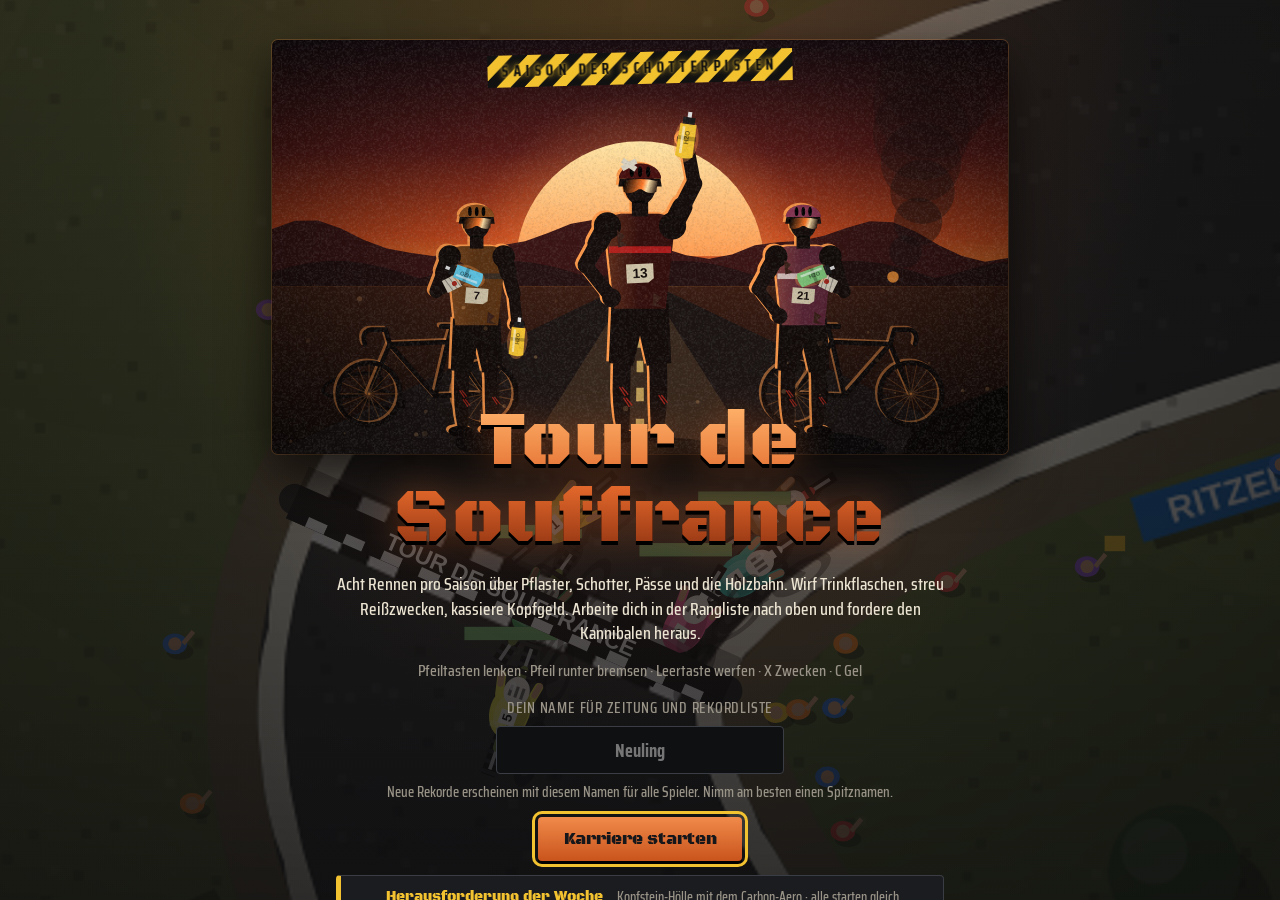
==== commit 6ce42f05: "Rekorde: eigene Zeiten nachsynchronisieren, KI-Rekorde verdecken keine Spielerrekorde Co-Authored-By" ====
--- a/kettenblatt-cup/index.html
+++ b/kettenblatt-cup/index.html
@@ -508,20 +508,39 @@
     for(const x of rows){rec[x.track]??={};if(!rec[x.track][x.kind])rec[x.track][x.kind]=x}
     const wk=weekInfo().key,wr=await sbGet('select=track,time,name,bike&kind=eq.weekly&week=eq.'+encodeURIComponent(wk)+'&order=time.asc&limit=200');
     const seen=new Set(),list=[];for(const x of wr){if(seen.has(x.name))continue;seen.add(x.name);list.push(x)}
-    GLOB={rec,weekly:{[wk]:list.slice(0,10)},at:Date.now(),ok:true};try{localStorage.setItem(GLOB_KEY,JSON.stringify({...GLOB,ok:undefined}))}catch(e){}
+    GLOB={rec,weekly:{[wk]:list.slice(0,10)},at:Date.now(),ok:true};try{syncOwn(rec)}catch(e){}try{localStorage.setItem(GLOB_KEY,JSON.stringify({...GLOB,ok:undefined}))}catch(e){}
     if(state==='menu'&&!overlay.hidden&&(curScreen==='title'||curScreen==='garage')){const inp=document.getElementById('pname');if(inp&&document.activeElement===inp)return;const v=inp?inp.value:null;keepView={y:overlay.scrollTop,act:'_'};curScreen==='title'?titleScreen():garage();const n=document.getElementById('pname');if(n&&v!=null)n.value=v}
   }catch(e){GLOB.ok=false}
 }
 function sbPost(row){try{fetch(SB_URL+'/rest/v1/records',{method:'POST',headers:{apikey:SB_KEY,'Content-Type':'application/json',Prefer:'return=minimal'},body:JSON.stringify(row)}).then(()=>refreshGlobal(),()=>{})}catch(e){}}
+function ownRec(ti){
+  const pb=(typeof C!=='undefined'&&C&&C.pb&&C.pb[ti])||{},L=getRecs()[ti]||{},me=pname(),o={};
+  const rr=[[pb.race,pb.rb],[(L.rnP||L.rn===me)?L.race:0,L.rb]].filter(x=>x[0]>0).sort((a,b)=>a[0]-b[0]);
+  const ll=[[pb.lap,pb.lb],[(L.lnP||L.ln===me)?L.lap:0,L.lb]].filter(x=>x[0]>0).sort((a,b)=>a[0]-b[0]);
+  if(rr[0]){o.race=rr[0][0];o.rb=rr[0][1]}if(ll[0]){o.lap=ll[0][0];o.lb=ll[0][1]}return o;
+}
 function recOf(ti){
-  const R=getRecs()[ti],L=trackLen(ti),laps=THEMES[ti].laps;
-  const r=(R&&R.race&&R.lap)?{...R}:{race:+(L*laps/152).toFixed(2),rn:'Der Kannibale',lap:+(L/158).toFixed(2),ln:'Der Kannibale',seed:true};
-  const g=GLOB.rec&&GLOB.rec[ti];
+  const L=trackLen(ti),laps=THEMES[ti].laps,me=pname();
+  const r={race:+(L*laps/152).toFixed(2),rn:'Der Kannibale',lap:+(L/158).toFixed(2),ln:'Der Kannibale',seed:true};
+  const g=GLOB.rec&&GLOB.rec[ti],o=ownRec(ti);
   if(g&&g.race&&g.race.time<r.race){r.race=g.race.time;r.rn=g.race.name;r.rb=g.race.bike;r.rg=1}
-  if(g&&g.lap&&g.lap.time<r.lap){r.lap=g.lap.time;r.ln=g.lap.name;r.lb=g.lap.bike;r.lg=1}
+  if(g&&g.lap&&g.lap.time<r.lap){r.lap=g.lap.time;r.ln=g.lap.name;r.lb=g.lap.bike;r.rg=1}
+  if(o.race&&o.race<r.race-.004){r.race=o.race;r.rn=me;r.rb=o.rb}
+  if(o.lap&&o.lap<r.lap-.004){r.lap=o.lap;r.ln=me;r.lb=o.lb}
   return r;
 }
-function saveRec(ti,r){const R=getRecs();R[ti]={race:r.race,rn:r.rn,lap:r.lap,ln:r.ln};try{localStorage.setItem(REC_KEY,JSON.stringify(R))}catch(e){}}
+function saveRec(ti,k,t,bike){const R=getRecs(),me=pname(),x=R[ti]||{},o={};
+  if(x.rnP||x.rn===me){o.race=x.race;o.rn=x.rn;o.rb=x.rb;o.rnP=1}if(x.lnP||x.ln===me){o.lap=x.lap;o.ln=x.ln;o.lb=x.lb;o.lnP=1}
+  if(k==='race'&&(!o.race||t<o.race)){o.race=t;o.rn=me;o.rb=bike;o.rnP=1}
+  if(k==='lap'&&(!o.lap||t<o.lap)){o.lap=t;o.ln=me;o.lb=bike;o.lnP=1}
+  R[ti]=o;try{localStorage.setItem(REC_KEY,JSON.stringify(R))}catch(e){}}
+const SYNCED=new Set();
+function syncOwn(rec){
+  for(let ti=0;ti<THEMES.length;ti++){const o=ownRec(ti),g=rec[ti]||{};
+    for(const k of ['race','lap']){const t=o[k];if(!t)continue;const key=ti+k+t;
+      if(SYNCED.has(key)||(g[k]&&g[k].time<=t+.004))continue;SYNCED.add(key);
+      sbPost({track:ti,kind:k,time:+t.toFixed(2),name:pname(),bike:o[k==='race'?'rb':'lb']||(S?BIKES[S.bike].n:C&&BIKES[C.bike]?BIKES[C.bike].n:''),lvl:C?C.lvl:1})}}
+}
 function leaderOf(m){let best=null,bp=0;for(const [n,p] of Object.entries(m||{}))if(p>bp){bp=p;best=n}return best}
 const pname=()=>(S&&S.name)||'Neuling';
 const overdue=()=>S.debt>0&&S.race>S.debtDue;
@@ -924,10 +943,10 @@
     order.sort((a,b)=>(a.wrecked-b.wrecked)||a.time-b.time)}
   const res=order.map((r,i)=>({...r,pts:r.wrecked?0:PTS[race.d][i],prize:r.wrecked?0:Math.round(PRIZE[i]*MULT[race.d]*race.spm)}));
   const me=res.find(r=>r.isP);
-  if(race.rec&&(race.rec.race<race.rec0.race||race.rec.lap<race.rec0.lap))saveRec(race.offer.th,race.rec);
-  {const base={track:race.offer.th,name:pname(),bike:BIKES[S.bike].n,lvl:WEEKLY?1:C.lvl};
-    if(race.newRec.race&&race.rec.rnP)sbPost({...base,kind:'race',time:+race.rec.race.toFixed(2)});
-    if(race.newRec.lap&&race.rec.lnP)sbPost({...base,kind:'lap',time:+race.rec.lap.toFixed(2)})}
+  if(race.rec&&!race.demo){const ti=race.offer.th,bk=BIKES[S.bike].n,base={track:ti,name:pname(),bike:bk,lvl:WEEKLY?1:C.lvl},r0=race.rec0;
+    const myT=player.done&&!player.wrecked?+player.time.toFixed(2):0,myL=race.myLap?+race.myLap.toFixed(2):0;
+    if(myT){saveRec(ti,'race',myT,bk);if(myT<r0.race)sbPost({...base,kind:'race',time:myT})}
+    if(myL){saveRec(ti,'lap',myL,bk);if(myL<r0.lap)sbPost({...base,kind:'lap',time:myL})}}
   if(player.done&&!player.wrecked&&!WEEKLY){C.pb??={};const pb=C.pb[race.offer.th]||{};if(!pb.race||player.time<pb.race)pb.race=+player.time.toFixed(2);if(race.myLap&&(!pb.lap||race.myLap<pb.lap))pb.lap=+race.myLap.toFixed(2);C.pb[race.offer.th]=pb;saveCareer()}
   if(race.duel)return duelDone(res,me);
   if(race.weekly)return weeklyDone(res,me);
@@ -1729,7 +1748,7 @@
 }
 function worldTable(){
   return`<table class="wr">${THEMES.map((th,i)=>{const r=recOf(i);return`<tr><td>${th.name}</td><td>${fmt(r.race)}<span class="ds"> ${r.rn}${r.rb?' · '+r.rb:''}</span></td></tr><tr class="sub"><td class="ds">Runde</td><td>${fmt(r.lap)}<span class="ds"> ${r.ln}${r.lb?' · '+r.lb:''}</span></td></tr>`}).join('')}</table>
-  <p class="hint">${GLOB.ok===false?'Gerade offline: Du siehst die zuletzt geladenen Rekorde.':'Rekorde aller Spieler. Ein neuer Rekord von dir landet automatisch hier.'}</p>`;
+  <p class="hint">${GLOB.ok===false?'Keine Verbindung zur Bestenliste. Du siehst die zuletzt geladenen Rekorde. In der Claude-Vorschau klappt das nie, nur über den Spiele-Link im Browser.':`Rekorde aller Spieler. Ein neuer Rekord von dir landet automatisch hier.${GLOB.at?' Stand '+new Date(GLOB.at).toLocaleTimeString('de-DE',{hour:'2-digit',minute:'2-digit'})+' Uhr.':''}`}</p>`;
 }
 function rankTable(){
   const L=rankList();
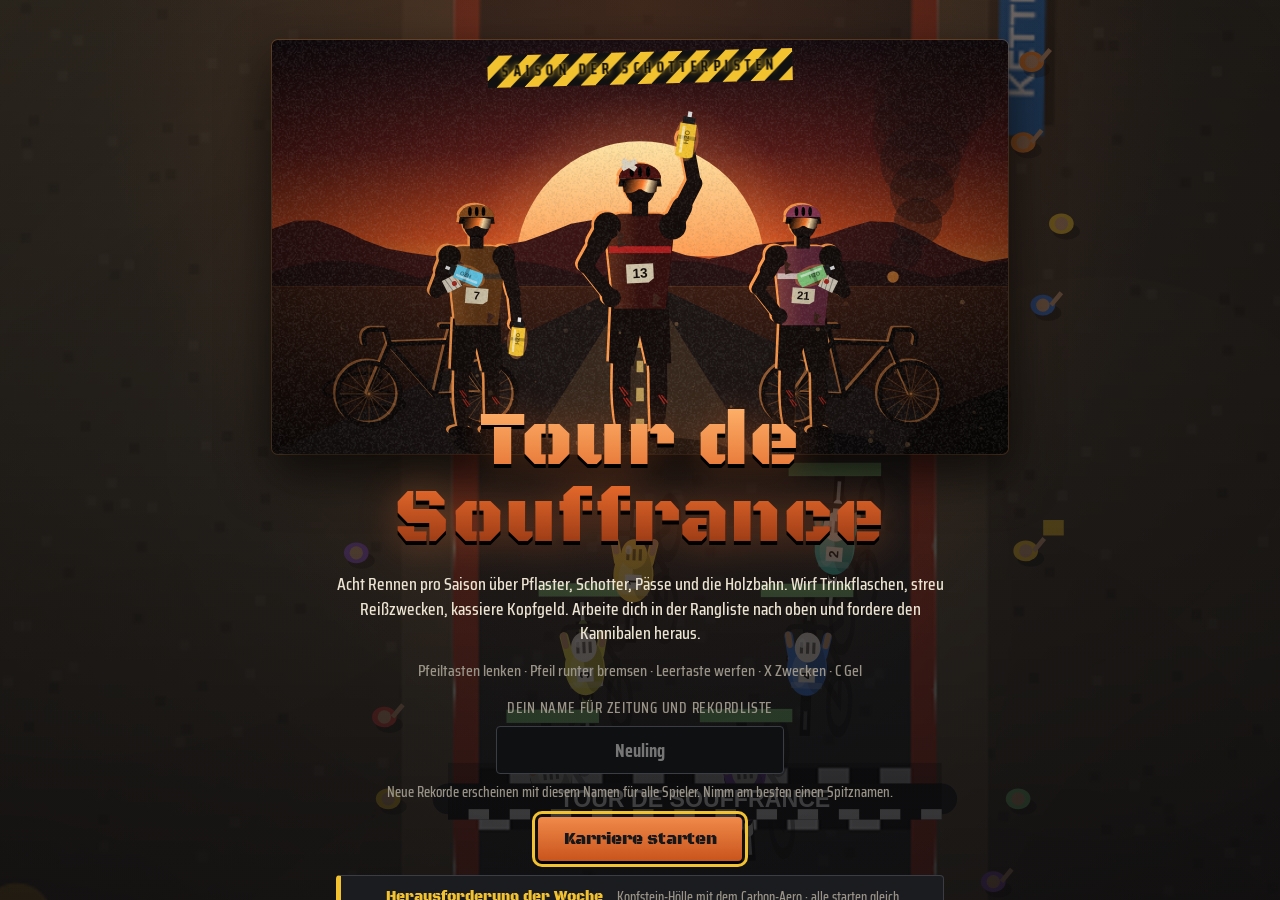
==== commit b667ec33: "Rekorde: Abrufzeit klarer beschriften Co-Authored-By: Claude Opus 5.5 <noreply@anthropic.com> Claude" ====
--- a/kettenblatt-cup/index.html
+++ b/kettenblatt-cup/index.html
@@ -1748,7 +1748,7 @@
 }
 function worldTable(){
   return`<table class="wr">${THEMES.map((th,i)=>{const r=recOf(i);return`<tr><td>${th.name}</td><td>${fmt(r.race)}<span class="ds"> ${r.rn}${r.rb?' · '+r.rb:''}</span></td></tr><tr class="sub"><td class="ds">Runde</td><td>${fmt(r.lap)}<span class="ds"> ${r.ln}${r.lb?' · '+r.lb:''}</span></td></tr>`}).join('')}</table>
-  <p class="hint">${GLOB.ok===false?'Keine Verbindung zur Bestenliste. Du siehst die zuletzt geladenen Rekorde. In der Claude-Vorschau klappt das nie, nur über den Spiele-Link im Browser.':`Rekorde aller Spieler. Ein neuer Rekord von dir landet automatisch hier.${GLOB.at?' Stand '+new Date(GLOB.at).toLocaleTimeString('de-DE',{hour:'2-digit',minute:'2-digit'})+' Uhr.':''}`}</p>`;
+  <p class="hint">${GLOB.ok===false?'Keine Verbindung zur Bestenliste. Du siehst die zuletzt geladenen Rekorde. In der Claude-Vorschau klappt das nie, nur über den Spiele-Link im Browser.':`Rekorde aller Spieler. Ein neuer Rekord von dir landet automatisch hier.${GLOB.at?' Liste zuletzt abgerufen um '+new Date(GLOB.at).toLocaleTimeString('de-DE',{hour:'2-digit',minute:'2-digit'})+' Uhr.':''}`}</p>`;
 }
 function rankTable(){
   const L=rankList();
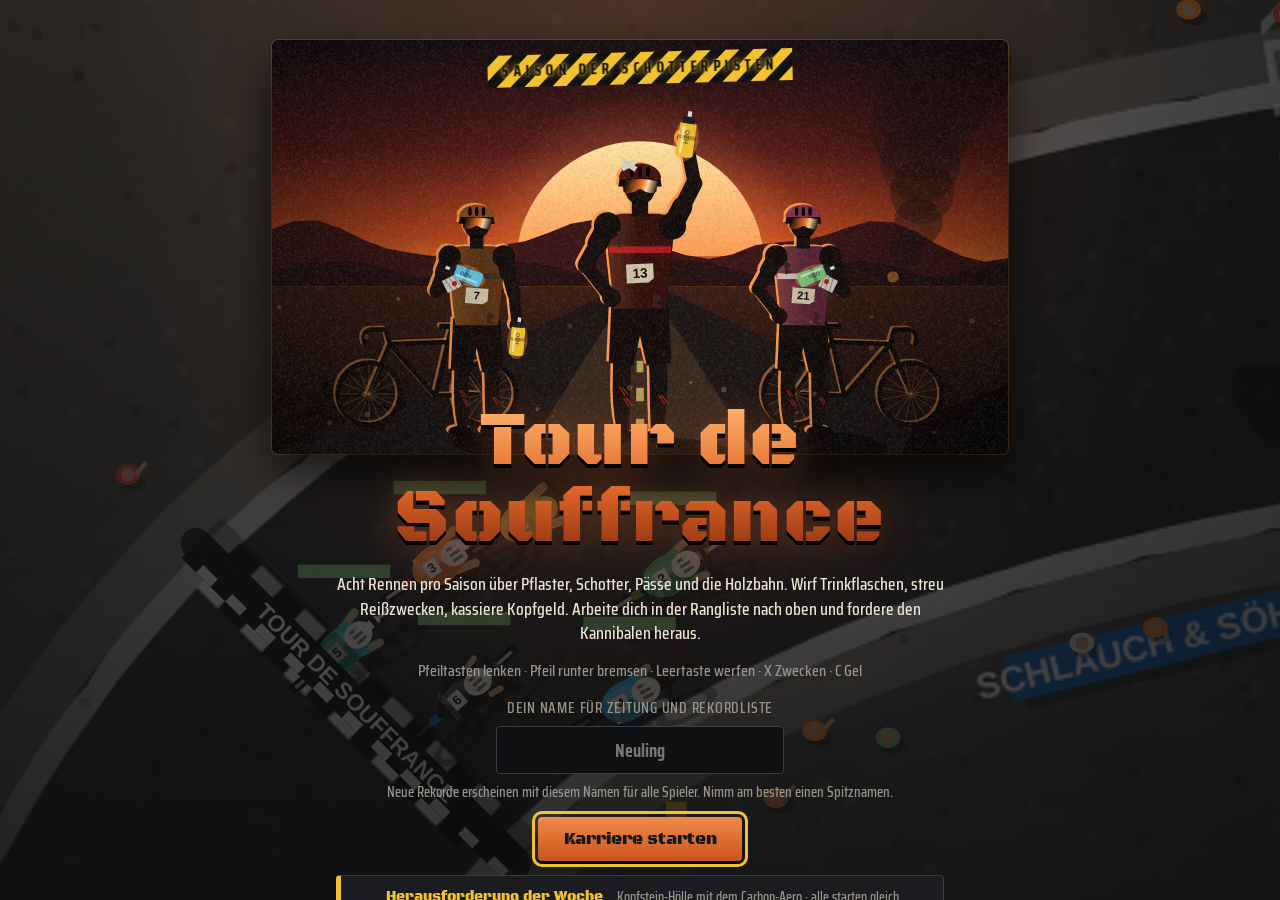
==== commit 6bd1cdd2: "Rekorde: Übertragungsstatus anzeigen Co-Authored-By: Claude Opus 5.5 <noreply@anthropic.com> Claude-" ====
--- a/kettenblatt-cup/index.html
+++ b/kettenblatt-cup/index.html
@@ -512,7 +512,10 @@
     if(state==='menu'&&!overlay.hidden&&(curScreen==='title'||curScreen==='garage')){const inp=document.getElementById('pname');if(inp&&document.activeElement===inp)return;const v=inp?inp.value:null;keepView={y:overlay.scrollTop,act:'_'};curScreen==='title'?titleScreen():garage();const n=document.getElementById('pname');if(n&&v!=null)n.value=v}
   }catch(e){GLOB.ok=false}
 }
-function sbPost(row){try{fetch(SB_URL+'/rest/v1/records',{method:'POST',headers:{apikey:SB_KEY,'Content-Type':'application/json',Prefer:'return=minimal'},body:JSON.stringify(row)}).then(()=>refreshGlobal(),()=>{})}catch(e){}}
+let SYNC=(()=>{try{return JSON.parse(localStorage.getItem('kbc-sync')||'null')}catch(e){return null}})();
+function setSync(o){SYNC={...o,at:Date.now()};try{localStorage.setItem('kbc-sync',JSON.stringify(SYNC))}catch(e){}}
+function sbPost(row){try{fetch(SB_URL+'/rest/v1/records',{method:'POST',headers:{apikey:SB_KEY,'Content-Type':'application/json',Prefer:'return=minimal'},body:JSON.stringify(row)})
+  .then(async r=>{if(r.ok)setSync({ok:1,what:({lap:'Runde',race:'Rennen',weekly:'Woche'}[row.kind]||row.kind)+' '+(THEMES[row.track]||{}).name});else{let m='';try{m=(await r.text()).slice(0,160)}catch(e){}setSync({ok:0,st:r.status,msg:m,what:({lap:'Runde',race:'Rennen',weekly:'Woche'}[row.kind]||row.kind)+' '+(THEMES[row.track]||{}).name})}refreshGlobal()},e=>setSync({ok:0,st:0,msg:String(e&&e.message||e)}))}catch(e){setSync({ok:0,st:-1,msg:String(e)})}}
 function ownRec(ti){
   const pb=(typeof C!=='undefined'&&C&&C.pb&&C.pb[ti])||{},L=getRecs()[ti]||{},me=pname(),o={};
   const rr=[[pb.race,pb.rb],[(L.rnP||L.rn===me)?L.race:0,L.rb]].filter(x=>x[0]>0).sort((a,b)=>a[0]-b[0]);
@@ -1748,7 +1751,7 @@
 }
 function worldTable(){
   return`<table class="wr">${THEMES.map((th,i)=>{const r=recOf(i);return`<tr><td>${th.name}</td><td>${fmt(r.race)}<span class="ds"> ${r.rn}${r.rb?' · '+r.rb:''}</span></td></tr><tr class="sub"><td class="ds">Runde</td><td>${fmt(r.lap)}<span class="ds"> ${r.ln}${r.lb?' · '+r.lb:''}</span></td></tr>`}).join('')}</table>
-  <p class="hint">${GLOB.ok===false?'Keine Verbindung zur Bestenliste. Du siehst die zuletzt geladenen Rekorde. In der Claude-Vorschau klappt das nie, nur über den Spiele-Link im Browser.':`Rekorde aller Spieler. Ein neuer Rekord von dir landet automatisch hier.${GLOB.at?' Liste zuletzt abgerufen um '+new Date(GLOB.at).toLocaleTimeString('de-DE',{hour:'2-digit',minute:'2-digit'})+' Uhr.':''}`}</p>`;
+  <p class="hint">${GLOB.ok===false?'Keine Verbindung zur Bestenliste. Du siehst die zuletzt geladenen Rekorde. In der Claude-Vorschau klappt das nie, nur über den Spiele-Link im Browser.':`Rekorde aller Spieler. Ein neuer Rekord von dir landet automatisch hier.${GLOB.at?' Liste zuletzt abgerufen um '+new Date(GLOB.at).toLocaleTimeString('de-DE',{hour:'2-digit',minute:'2-digit'})+' Uhr.':''}`}${SYNC?`<br><span class="ds">Letzte Übertragung ${new Date(SYNC.at).toLocaleTimeString('de-DE',{hour:'2-digit',minute:'2-digit'})} Uhr (${SYNC.what||''}): ${SYNC.ok?'angekommen':'abgelehnt · '+SYNC.st+' '+String(SYNC.msg||'').replace(/[<>&]/g,'')}</span>`:''}</p>`;
 }
 function rankTable(){
   const L=rankList();
